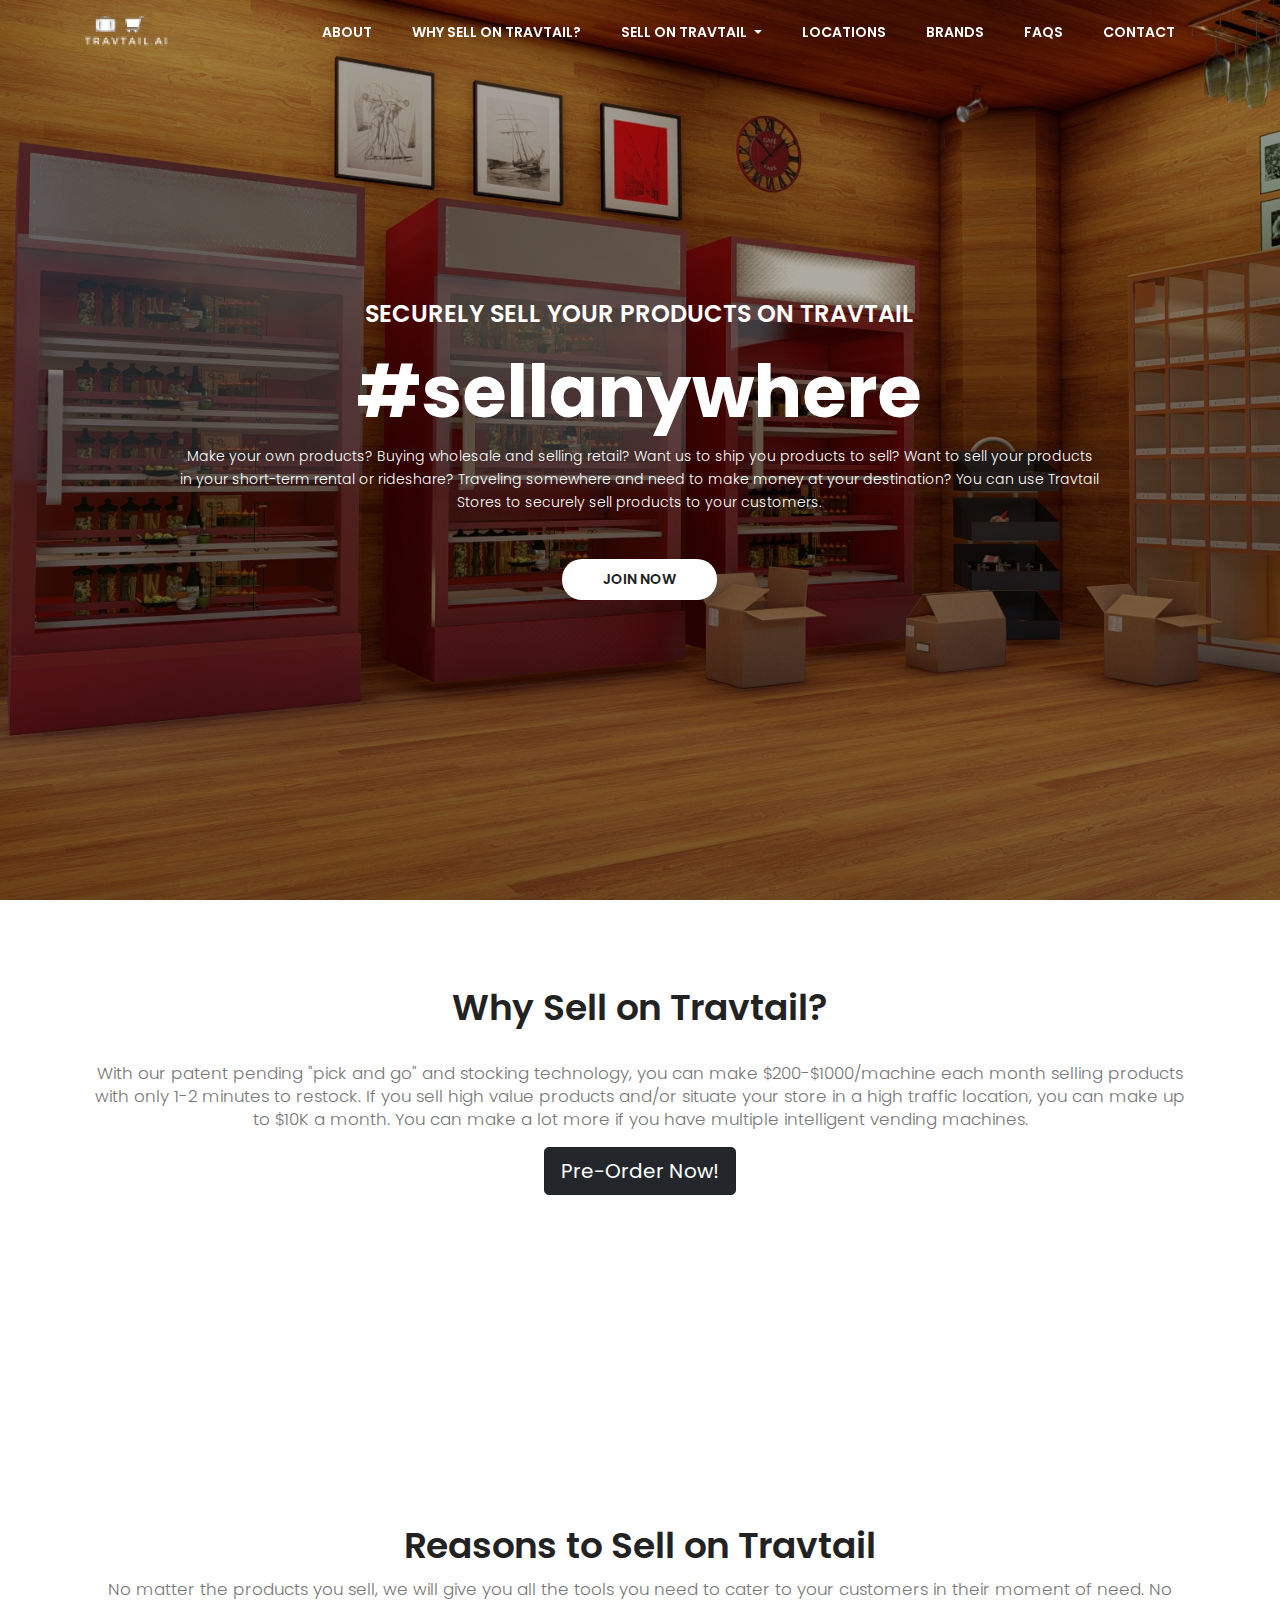
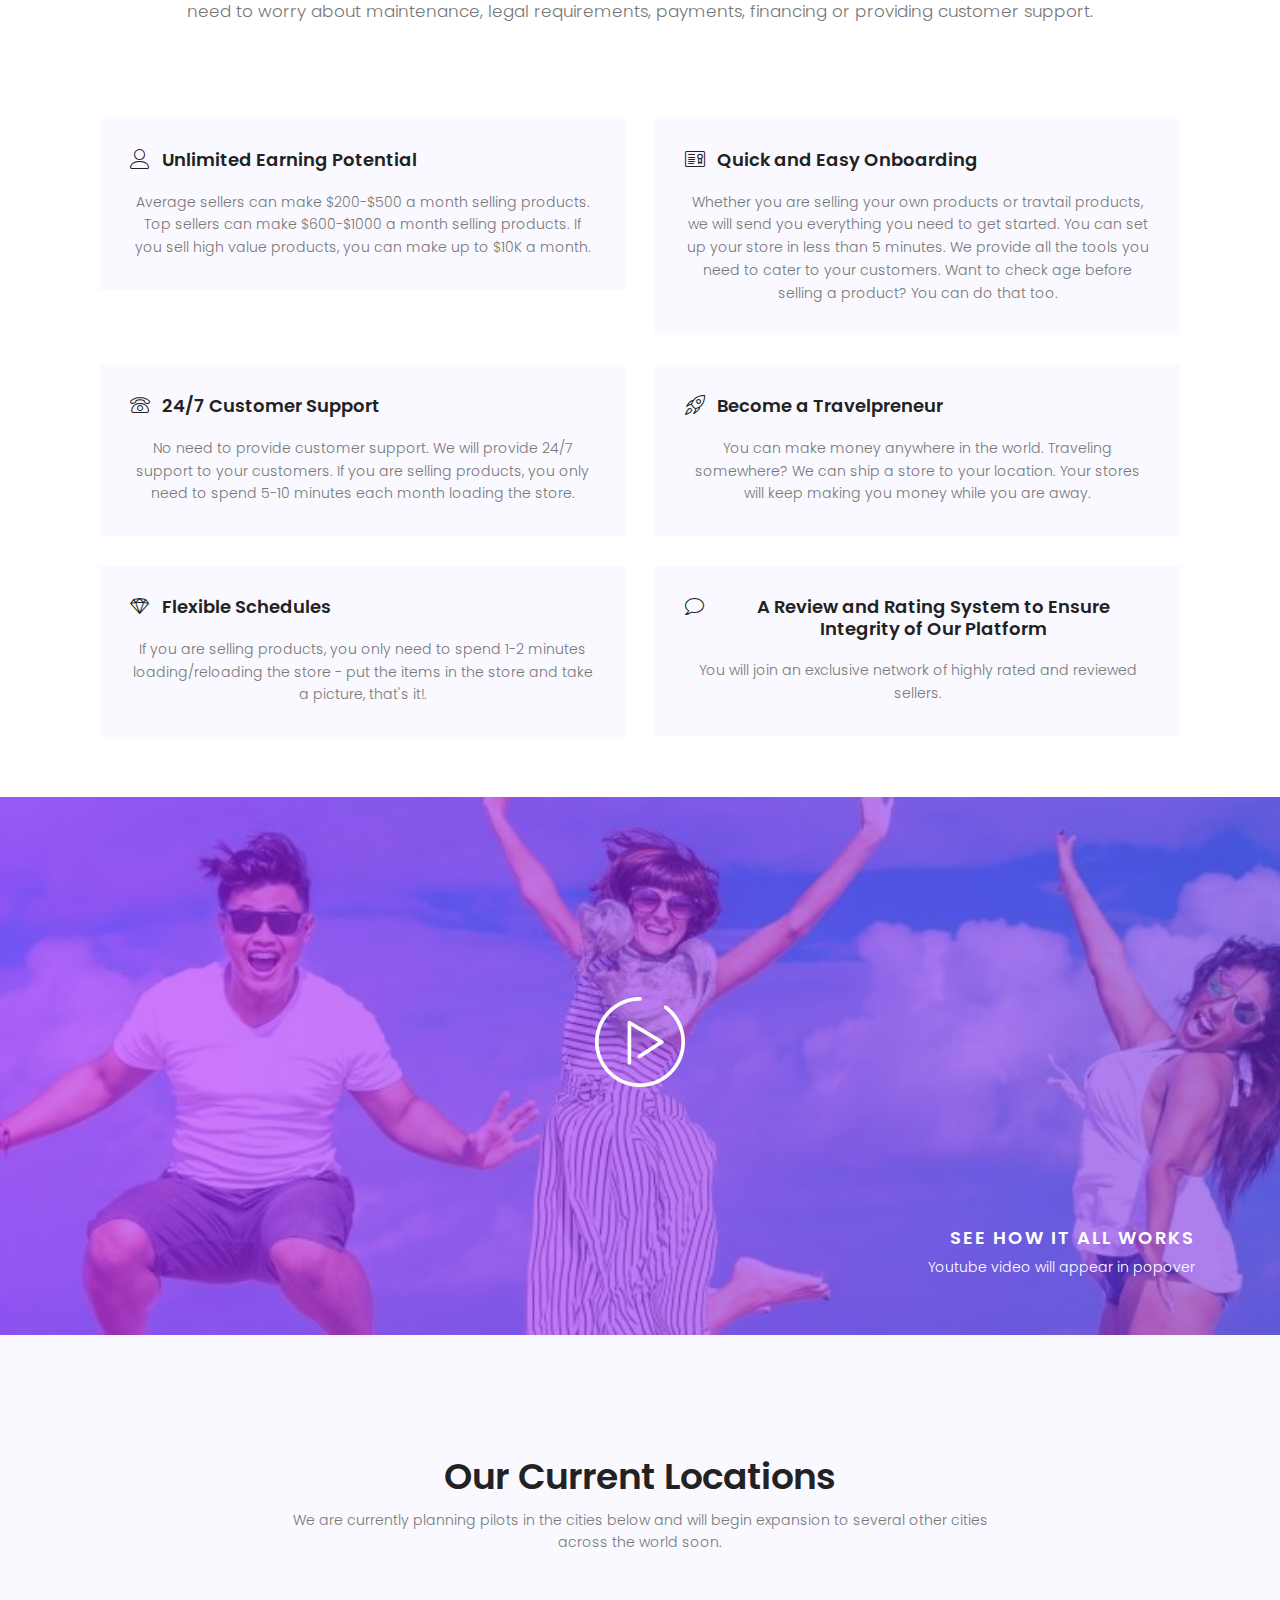
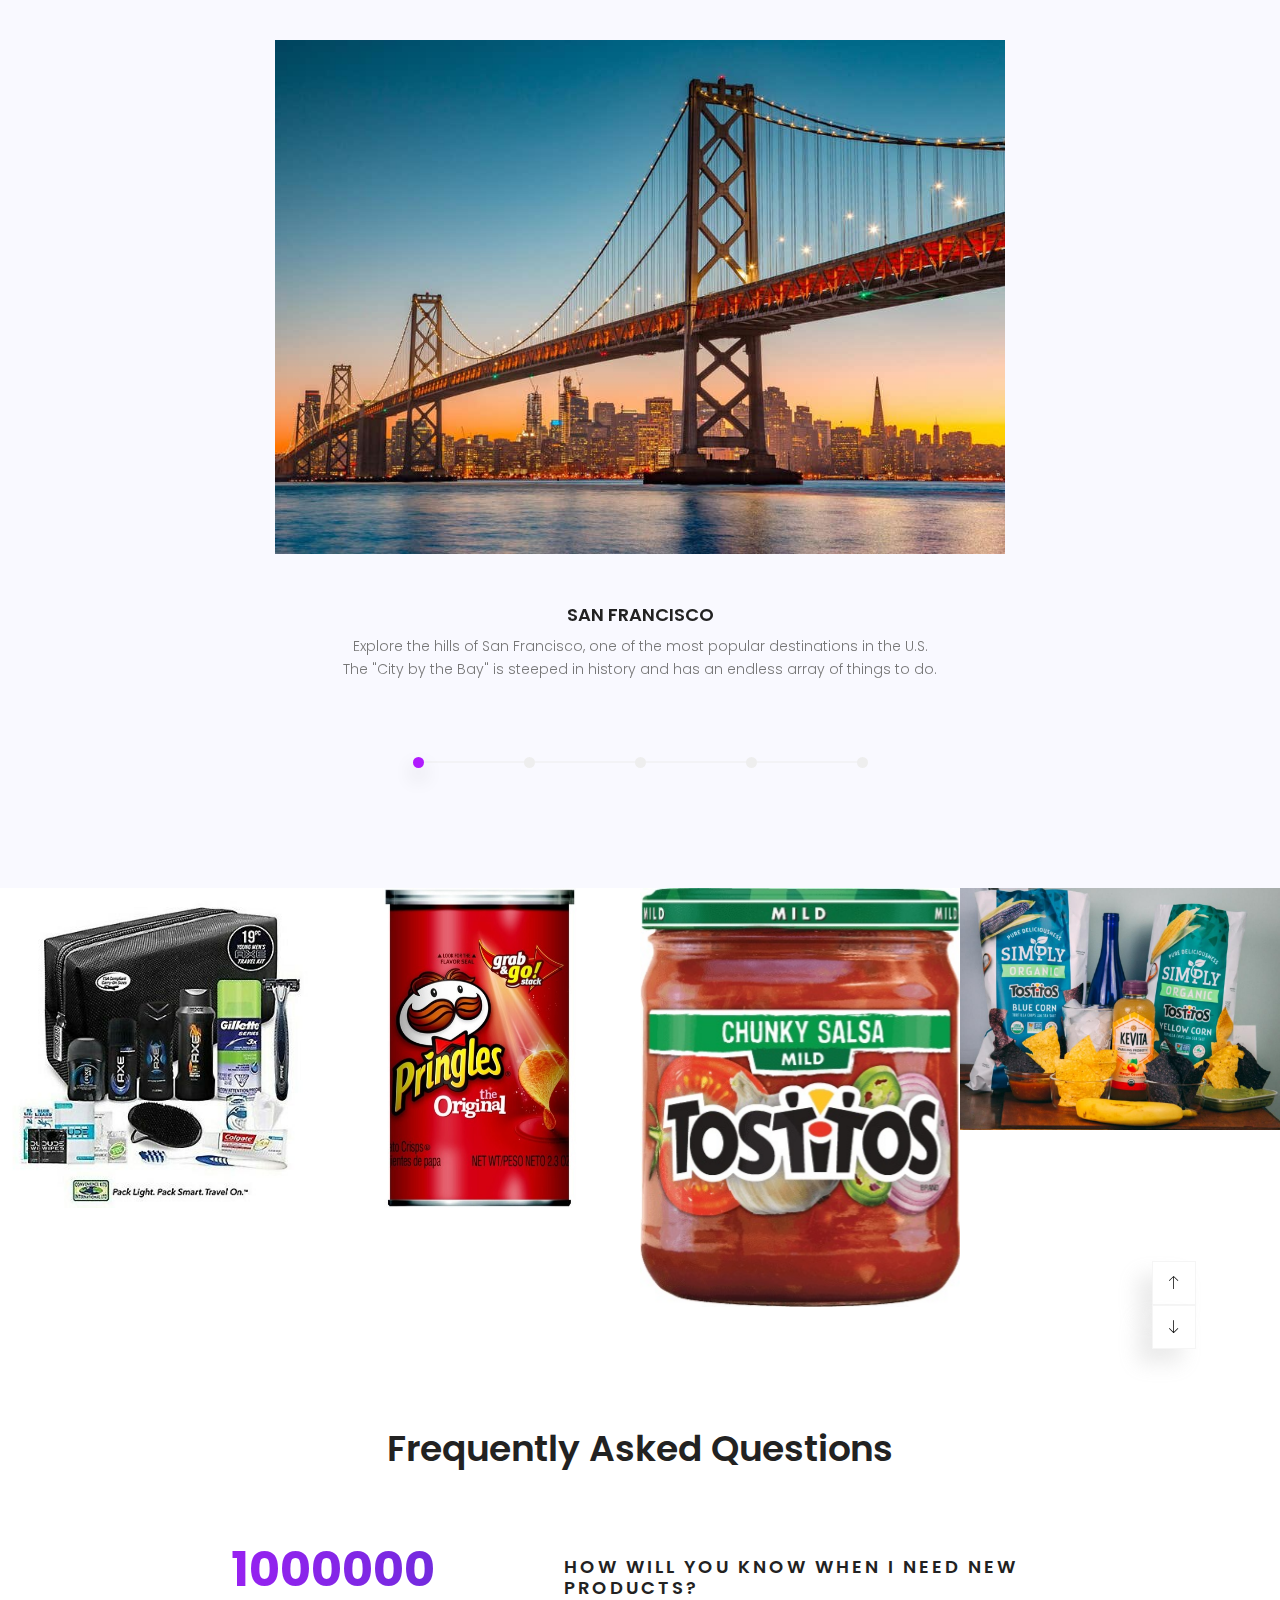
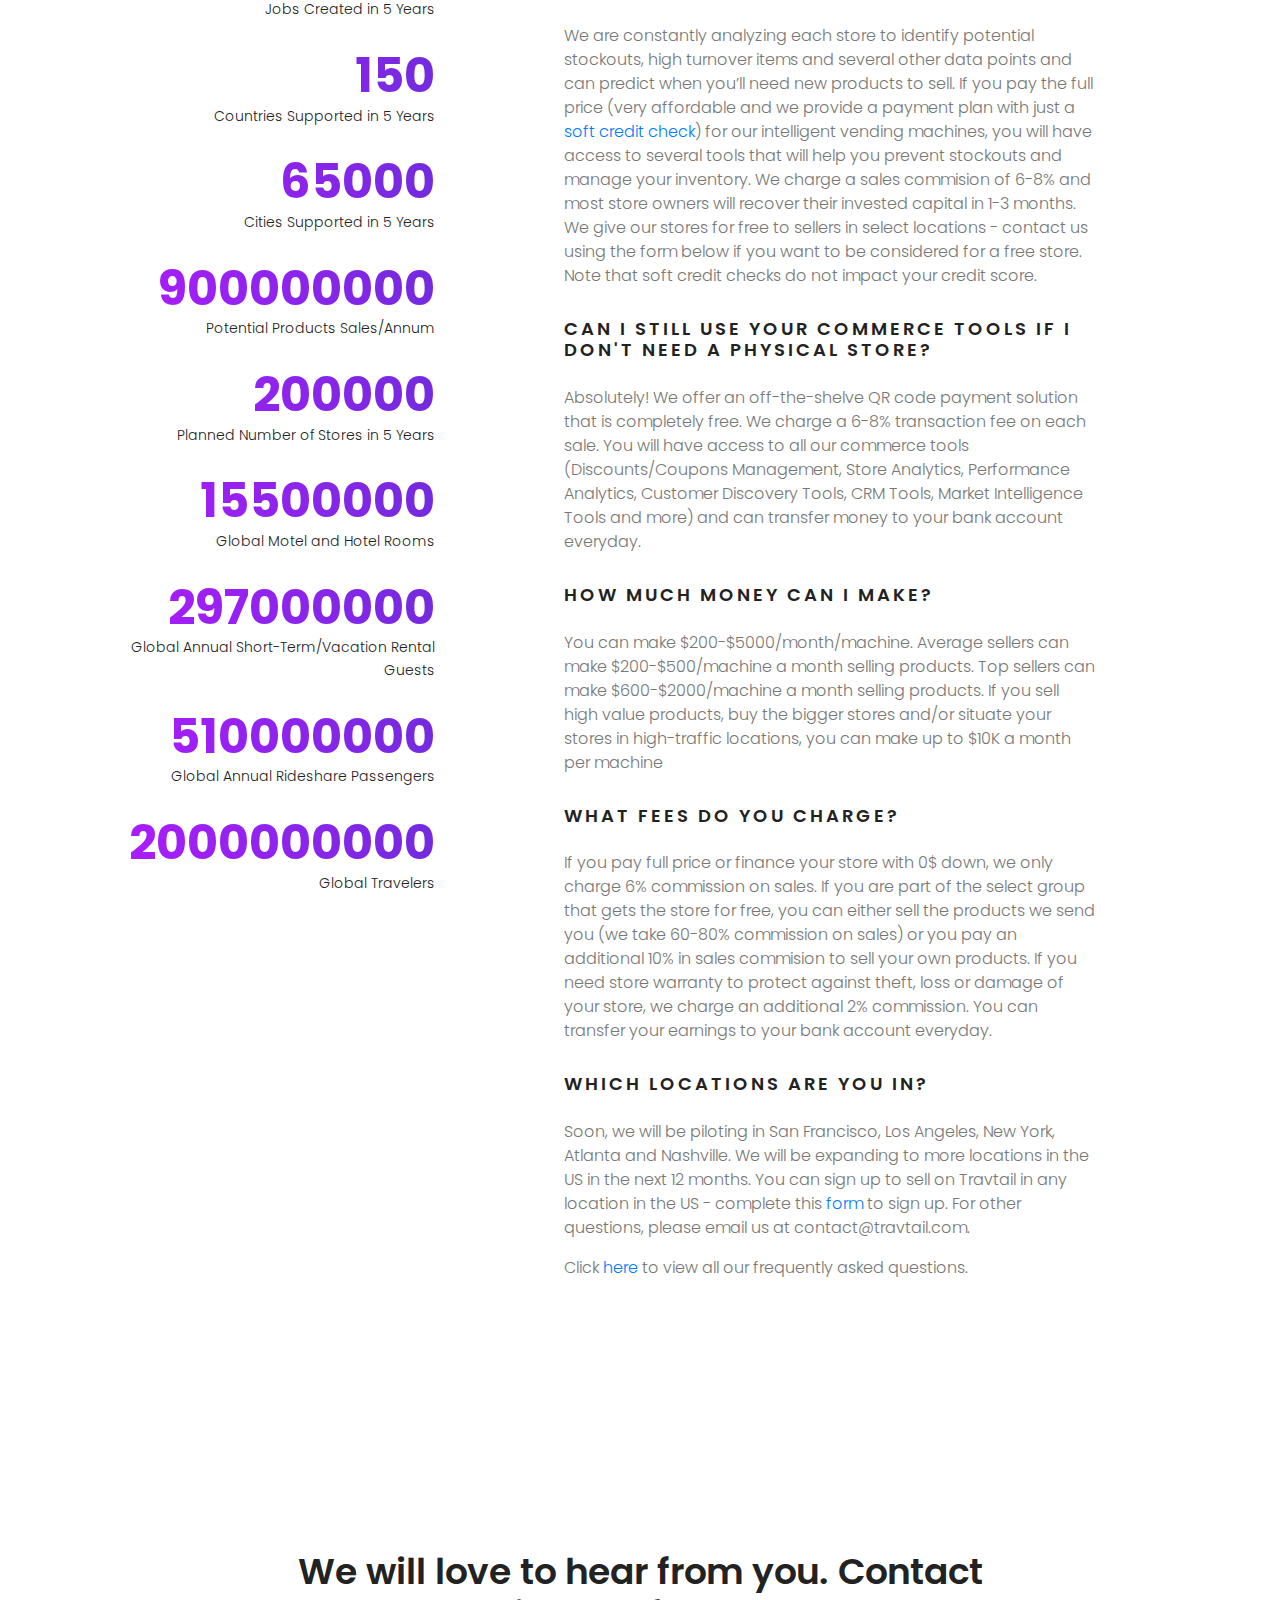
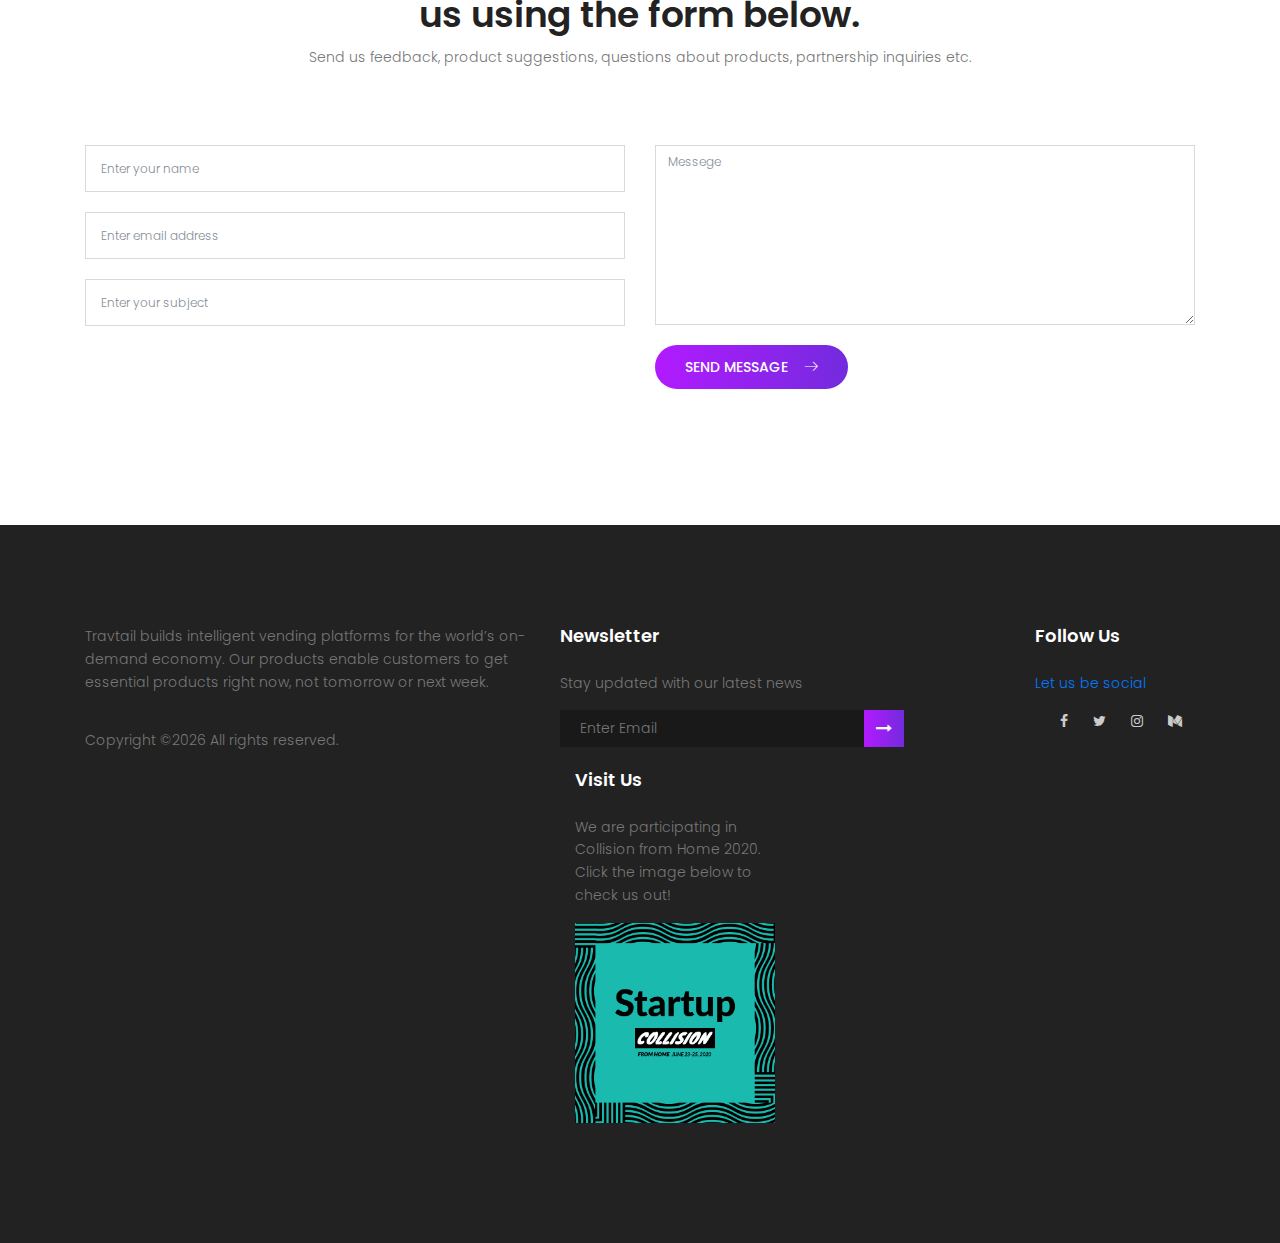
==== index.html @ 109a0df6 "Update index.html" ====
<!DOCTYPE html>
	<html lang="zxx" class="no-js">
	<head>
		<!-- Global site tag (gtag.js) - Google Analytics -->
<script async src="https://www.googletagmanager.com/gtag/js?id=UA-163795218-1"></script>
<script>
  window.dataLayer = window.dataLayer || [];
  function gtag(){dataLayer.push(arguments);}
  gtag('js', new Date());

  gtag('config', 'UA-163795218-1');
</script>
		<!-- Mobile Specific Meta -->
		<meta name="viewport" content="width=device-width, initial-scale=1, shrink-to-fit=no">
		<!-- Favicon-->
		<link rel="shortcut icon" href="img/fav.png">
		<!-- Author Meta -->
		<meta name="author" content="colorlib">
		<!-- Meta Description -->
		<meta name="description" content="">
		<!-- Meta Keyword -->
		<meta name="keywords" content="">
		<!-- meta character set -->
		<meta charset="UTF-8">
		<!-- Site Title -->
		<title>Intelligent vending platform for essential products</title>

		<link href="https://fonts.googleapis.com/css?family=Poppins:100,200,400,300,500,600,700" rel="stylesheet"> 
			<!--
			CSS
			============================================= -->
			<link rel="stylesheet" href="css/linearicons.css">
			<link rel="stylesheet" href="css/font-awesome.min.css">
			<link rel="stylesheet" href="css/bootstrap.css">
			<link rel="stylesheet" href="css/magnific-popup.css">
			<link rel="stylesheet" href="css/animate.min.css">
			<link rel="stylesheet" href="css/owl.carousel.css">
			<link rel="stylesheet" href="css/main.css">
		<script async src="https://js.convertflow.co/production/websites/12027.js"></script>
	</head>
		<body>
			<!-- start banner Area -->
			<section class="banner-area" id="home">
				<!-- Start Header Area -->
				<header class="default-header">
					<nav class="navbar navbar-expand-lg  navbar-light">
						<div class="container">
							  <a class="navbar-brand" href="index.html">
							  	<img src="img/logo.png" alt="">
							  </a>
							  <button class="navbar-toggler" type="button" data-toggle="collapse" data-target="#navbarSupportedContent" aria-controls="navbarSupportedContent" aria-expanded="false" aria-label="Toggle navigation">
							    <span class="text-white lnr lnr-menu"></span>
							  </button>

							  <div class="collapse navbar-collapse justify-content-end align-items-center" id="navbarSupportedContent">
							    <ul class="navbar-nav">
									<li><a href="#footer">ABOUT</a></li>
									<li><a style="white-space: nowrap;" href="#services">WHY SELL ON Travtail?</a></li>
								   	 <!-- Dropdown -->
								   	 <li class="dropdown">
								    	  <a class="dropdown-toggle" style="white-space: nowrap;" href="#" id="navbardrop" data-toggle="dropdown">
								        SELL ON Travtail
								     	 </a>
								      <div class="dropdown-menu">
									<a class="dropdown-item" href="stores.html">STORES</a>
									<a class="dropdown-item" href="https://mailchi.mp/3638266f0110/travtail">SIGNUP TO SELL</a>
								       </div>
										</li>
									<li><a href="#locations">LOCATIONS</a></li>
									<li><a href="#gallery">BRANDS</a></li>
									<li><a href="faq.html">FAQS</a></li>
								    	<li><a href="#contact">CONTACT</a></li>
										</ul>
										</div>
										</div>
							 			
					</nav>
				</header>
				<!-- End Header Area -->				
			</section>
			
			<section class="default-banner active-blog-slider">
				
					<div class="item-slider relative" style="background: url(img/pht32.jpg);background-size: cover;">
						<div class="overlay" style="background: rgba(0,0,0,.3)"></div>
						<div class="container">
							<div class="row fullscreen justify-content-center align-items-center">
								<div class="col-md-10 col-12">
									<div class="banner-content text-center">
										<h3 class="text-white mb-20 text-uppercase">Securely Sell Your Products on Travtail</h4>
										<h1 class="text-lowercase text-white">#SellAnywhere</h1>
										<p class="text-white"> Make your own products? Buying wholesale and selling retail? Want us to ship you products to sell? Want to sell your products in your short-term rental or rideshare? Traveling somewhere and need to make money at your destination? You can use Travtail Stores to securely sell products to your customers. </p>
										<a href="https://mailchi.mp/3638266f0110/travtail" target="_blank" class="text-uppercase header-btn">Join Now</a>
									</div>
								</div>
							</div>
						</div>
					</div>
					<div class="item-slider relative" style="background: url(img/butler.jpg);background-size: cover;">
						<div class="overlay" style="background: rgba(0,0,0,.3)"></div>
						<div class="container">
							<div class="row fullscreen justify-content-center align-items-center">
								<div class="col-md-10 col-12">
									<div class="banner-content text-center">
										<h3 class="text-white mb-20 text-uppercase">Get essential products when you need them the most</h4>
										<h1 class="text-lowercase text-white">#EssentialsOnDemand</h1>
										<p class="text-white">Your customers can get the essential products they need right now, not tomorrow or next week.</p>
										<a href="https://mailchi.mp/3638266f0110/travtail" target="_blank" class="text-uppercase header-btn">Join Us!</a>
									</div>
								</div>

							</div>
						</div>
					</div>
					<div class="item-slider relative" style="background: url(img/pht14.jpg);background-size: cover;">
						<div class="overlay" style="background: rgba(0,0,0,.3)"></div>
						<div class="container">
							<div class="row fullscreen justify-content-center align-items-center">
								<div class="col-md-10 col-12">
									<div class="banner-content text-center">
										<h3 class="text-white mb-20 text-uppercase">GET ALL THE TOOLS YOU NEED TO KEEP INCREASING INCOME</h4>
										<h1 class="text-lowercase text-white">#MoreIncome</h1>
										<p class="text-white">You understand your customers a lot more than we do and we will give you the tools to learn more about them. Using our commerce tools (Store Analytics, Performance Analytics, Customer Discovery Tools, CRM Tools, Market Intelligence Tools and more) you can securely sell products to your short-term rental guests, rideshare passengers and other customers neareby.</p>
										<a href="https://travtail.squarespace.com/stores" target="_blank" class="text-uppercase header-btn">Pre-Order Now!</a>
									</div>
								</div>
							</div>
						</div>
					</div>
				</section>
	
			<!-- Start Services Area -->
			<section id="services">
				<div class="container">
					<div class="row d-flex justify-content-center">
						<div class="menu-content pb-60 col-lg-12">
							<div class="title text-center">
								<h1 class="mb-10"><br><br>Why Sell on Travtail?</h1>
						<p style="font-size:120%;"><br>With our patent pending "pick and go" and stocking technology, you can make $200-$1000/machine each month selling products with only 1-2 minutes to restock. If you sell high value products and/or situate your store in a high traffic location, you can make up to $10K a month. You can make a lot more if you have multiple intelligent vending machines.<br></p>
						<a href="https://travtail.squarespace.com/stores" target="_blank" class="btn btn-dark btn-lg active" role="button" aria-pressed="true">Pre-Order Now!<br></a>
								<p><br></p>
	<div class="container">
<div class="row d-flex justify-content-center">
<div style="float:center;">
	<iframe frameborder="0" id="youtube" src="https://www.youtube.com/embed/0hJAiTDcBRM?rel=0" title="Start Selling on Travtail Today!" width="430" height="241" class="graphic"></iframe>
</div>
	</div>
	</div>
<script>
if (window.convertflow == undefined) {
var script = document.createElement('script'); 
script.async = true;
script.src = "https://js.convertflow.co/production/websites/12027.js"; 
document.body.appendChild(script); 
};
</script>
								
				<!-- End Services Area -->
					<!-- Start feature Area -->
					<div class="container">
					<div class="row d-flex justify-content-center">
						<div class="menu-content pb-80 col-lg-12">
							<div class="title text-center">
								<h1 class="mb-10"><br>Reasons to Sell on Travtail</h1>
								<p style="font-size:120%;">No matter the products you sell, we will give you all the tools you need to cater to your customers in their moment of need. No need to worry about maintenance, legal requirements, payments, financing or providing customer support.</p>
							</div>
						</div>
					</div>						
					<div class="row">
						<div class="col-lg-6 col-md-10 ">
							<div class="single-feature mb-30">
								<div class="title d-flex flex-row pb-20">
									<span class="lnr lnr-user"></span>
									<h4><a href="#">Unlimited Earning Potential</a></h4>
								</div>
								<p>
									Average sellers can make $200-$500 a month selling products. Top sellers can make $600-$1000 a month selling products. If you sell high value products, you can make up to $10K a month.
								</p>							
							</div>							
						</div>
						<div class="col-lg-6 col-md-10 ">
							<div class="single-feature mb-30">
								<div class="title d-flex flex-row pb-20">
									<span class="lnr lnr-license"></span>
									<h4><a href="#">Quick and Easy Onboarding</a></h4>
								</div>
								<p>
									Whether you are selling your own products or travtail products, we will send you everything you need to get started. You can set up your store in less than 5 minutes. We provide all the tools you need to cater to your customers. Want to check age before selling a product? You can do that too.<br> 
								</p>							
							</div>							
						</div>
						<div class="col-lg-6 col-md-10 ">
							<div class="single-feature mb-30">
								<div class="title d-flex flex-row pb-20">
									<span class="lnr lnr-phone"></span>
									<h4><a href="#">24/7 Customer Support</a></h4>
								</div>
								<p>
									No need to provide customer support. We will provide 24/7 support to your customers. If you are selling products, you only need to spend 5-10 minutes each month loading the store.
								</p>							
							</div>							
						</div>
						<div class="col-lg-6 col-md-10 ">
							<div class="single-feature">
								<div class="title d-flex flex-row pb-20">
									<span class="lnr lnr-rocket"></span>
									<h4><a href="#">Become a Travelpreneur</a></h4>
								</div>
								<p>
									You can make money anywhere in the world. Traveling somewhere? We can ship a store to your location. Your stores will keep making you money while you are away.
								</p>															
							</div>							
						</div>
						<div class="col-lg-6 col-md-10 ">
							<div class="single-feature">
								<div class="title d-flex flex-row pb-20">
									<span class="lnr lnr-diamond"></span>
									<h4><a href="#">Flexible Schedules</a></h4>
								</div>
								<p>
									If you are selling products, you only need to spend 1-2 minutes loading/reloading the store - put the items in the store and take a picture, that's it!. <br>
								</p>							
							</div>							
						</div>
						<div class="col-lg-6 col-md-10 ">
							<div class="single-feature">
								<div class="title d-flex flex-row pb-20">
									<span class="lnr lnr-bubble"></span>
									<h4><a href="#">A Review and Rating System to Ensure Integrity of Our Platform</a></h4>
								</div>
								<p>
									You will join an exclusive network of highly rated and reviewed sellers.
								</p>						
							</div>							
						</div>																					
					</div>
				</div>	
							</div>
							</div>
							</div>
					</div>	
					</section>
			
				<!-- Start Video Area -->
			<section class="video-area pt-40 pb-40">
				<div class="overlay overlay-bg"></div>
				<div class="container">
					<div class="video-content">
						<a href="https://youtu.be/VTiu6Ag4DiQ" class="play-btn"><img src="img/play-btn.png" alt=""></a>
						<div class="video-desc">
							<h3 class="h2 text-white text-uppercase">See how it all works</h3>
							<h4 class="text-white">Youtube video will appear in popover</h4>
						</div>
					</div>
				</div>
			</section>
			<!-- End Video Area -->
			<!-- Start Locations Area -->
			<section class="project-area section-gap" id="locations">
				<div class="container">
					<div class="row d-flex justify-content-center">
						<div class="menu-content pb-30 col-lg-8">
							<div class="title text-center">
								<h1 class="mb-10">Our Current Locations</h1>
								<p> We are currently planning pilots in the cities below and will begin expansion to several other cities across the world soon.<br></p>
							</div>
						</div>
					</div>						
					<div class="row justify-content-center d-flex">
						<div class="active-works-carousel mt-40 col-lg-8">
							<div class="item">
								<img class="img-fluid" src="img/San Francisco.jpg" alt="">
								<div class="caption text-center mt-20">
									<h6 class="text-uppercase">San Francisco</h6>
									<p>Explore the hills of San Francisco, one of the most popular destinations in the U.S. <br> The "City by the Bay" is steeped in history and has an endless array of things to do. </p>
								</div>
							</div>
							<div class="item">
								<img class="img-fluid" src="img/New York.jpg" alt="">
								<div class="caption text-center mt-20">
									<h6 class="text-uppercase">New York City</h6>
									<p>There's a certain buzz that you'll feel in the city that never sleeps.<br> Visit these iconic NYC destinations for an unforgettable adventure. </p>
								</div>
							</div>
							<div class="item">
								<img class="img-fluid" src="img/Atlanta.jpg" alt="">
								<div class="caption text-center mt-20">
									<h6 class="text-uppercase">Atlanta</h6>
									<p>There are lots of things to love about Atlanta and plenty of well-known destinations like The World of Coke, Buckhead's tony shopping malls and the new Mercedes-Benz Stadium, home to the local soccer heroes Atlanta United. <br> Visit this incredible city with amazing restaurants, a hip-hop industry (and exploding film scene) with international status, thriving theater, indie music and art scenes and all the appeal of a cosmopolitan, bustling city but still boasting the friendliness and ease-of-living of the South</p>
								</div>
							</div>
							<div class="item">
								<img class="img-fluid" src="img/Florida.jpg" alt="">
								<div class="caption text-center mt-20">
									<h6 class="text-uppercase">Miami</h6>
									<p>There are just too many wonderful locations to visit in this amazing vacationing city. Travel beyond Miami's best beaches and resorts. Go off the beaten path to find the spots that every 
										needs to visit the Sunshine State. <br> </p>
								</div>
							</div>
							<div class="item">
								<img class="img-fluid" src="img/Nashville.jpg" alt="">
								<div class="caption text-center mt-20">
									<h6 class="text-uppercase">Nashville</h6>
									<p>Nashville will surprise you. Explore a replica of the Parthenon, the largest European car collection in the US, the home of a US president and, of course, venues to hear music, music and more music!  <br> We started Travtail in this amazing city</p>
								</div>
							</div>
						</div>
					</div>
				</div>	
			</section>
			<!-- End project Area -->


		<!-- Start gallery Area -->
			<section class="gallery-area" id="gallery">
				<div class="container-fluid">
					<div class="row no-padding">
						<div class="active-gallery">
							<div class="item single-gallery">
								<img class="single-item" src="img/g1.jpg" alt="">
							</div>	
							<div class="item single-gallery">
								<img class="single-item" src="img/g2.jpg" alt="">
							</div>	
							<div class="item single-gallery">
								<img  class="single-item" src="img/g3.jpg" alt="">
							</div>	
							<div class="item single-gallery">
								<img  class="single-item" src="img/g5.jpg" alt="">
							</div>	
							<div class="item single-gallery">
								<img  class="single-item" src="img/g6.jpg" alt="">
							</div>	
							<div class="item single-gallery">
								<img  class="single-item" src="img/g7.jpg" alt="">
							</div>
							<div class="item single-gallery">
								<img  class="single-item" src="img/g9.jpg" alt="">
							</div>
							<div class="item single-gallery">
								<img  class="single-item" src="img/g11.jpg" alt="">
							</div>
							<div class="item single-gallery">
								<img  class="single-item" src="img/g12.jpg" alt="">
							</div>
										
						</div>
					</div>
				</div>	
			</section>
			<!-- End gallery Area -->
			
			
			<!-- Start faq Area -->
			<section class="faq-area section-gap" id="FAQS">
				<div class="container">
					<div class="row d-flex justify-content-center">
						<div class="menu-content pb-60 col-lg-8">
							<div class="title text-center">
								<h1 class="mb-10">Frequently Asked Questions</h1>
								</div>
						</div>
					</div>	
					<div class="row d-flex align-items-left">
							<div class="counter-left col-lg-4 col-md-4">
							<div class="single-facts">
							<h2 class="counter">1000000</h2>
								<p>Jobs Created in 5 Years</p>
							</div>
							<div class="single-facts">
							<h2 class="counter">150</h2>
								<p>Countries Supported in 5 Years</p>
							</div>
							<div class="single-facts">
							<h2 class="counter">65000</h2>
								<p>Cities Supported in 5 Years</p>
							</div>
							<div class="single-facts">
								<h2 class="counter">900000000</h2>
								<p> Potential Products Sales/Annum</p>							
							</div>												
							<div class="single-facts">
								<h2 class="counter">200000</h2>
								<p>Planned Number of Stores in 5 Years</p>							
							</div>
							<div class="single-facts">
								<h2 class="counter">15500000</h2>
								<p> Global Motel and Hotel Rooms</p>	
							</div>
							<div class="single-facts">
								<h2 class="counter">297000000</h2>
								<p> Global Annual Short-Term/Vacation Rental Guests</p>	
							</div>
							<div class="single-facts">
								<h2 class="counter">510000000</h2>
								<p> Global Annual Rideshare Passengers</p>	
							</div>
							<div class="single-facts">
								<h2 class="counter">2000000000</h2>
								<p>Global Travelers</p>	
							</div>
						</div>
						
						<div class="faq-content col-lg-8 col-md-8">
							<div class="single-faq">
								<h2 class="text-uppercase">
									How will you know when I need new products?
								</h2>
								<p>
									We are constantly analyzing each store to identify potential stockouts, high turnover items and several other data points and can predict when you’ll need new products to sell. If you pay the full price (very affordable and we provide a payment plan with just a <a href="https://www.experian.com/blogs/ask-experian/credit-education/report-basics/hard-vs-soft-inquiries-on-your-credit-report/">soft credit check</a>) for our intelligent vending machines, you will have access to several tools that will help you prevent stockouts and manage your inventory. We charge a sales commision of 6-8% and most store owners will recover their invested capital in 1-3 months. We give our stores for free to sellers in select locations - contact us using the form below if you want to be considered for a free store. Note that soft credit checks do not impact your credit score.</p>
							</div>
							<div class="single-faq">
								<h2 class="text-uppercase">
									Can I still use your commerce tools if I don't need a physical store?
								</h2>
								<p>
									Absolutely! We offer an off-the-shelve QR code payment solution that is completely free. We charge a 6-8% transaction fee on each sale. You will have access to all our commerce tools (Discounts/Coupons Management, Store Analytics, Performance Analytics, Customer Discovery Tools, CRM Tools, Market Intelligence Tools and more) and can transfer money to your bank account everyday.</p>
							</div>
							<div class="single-faq">
								<h2 class="text-uppercase">
									How much money can I make?
								</h2>
								<p>
									You can make $200-$5000/month/machine. Average sellers can make $200-$500/machine a month selling products. Top sellers can make $600-$2000/machine a month selling products. If you sell high value products, buy the bigger stores and/or situate your stores in high-traffic locations, you can make up to $10K a month per machine</p>
							</div>
							<div class="single-faq">
								<h2 class="text-uppercase">
									What fees do you charge?
								</h2>
								<p>
									If you pay full price or finance your store with 0$ down, we only charge 6% commission on sales. If you are part of the select group that gets the store for free, you can either sell the products we send you (we take 60-80% commission on sales) or you pay an additional 10% in sales commision to sell your own products. If you need store warranty to protect against theft, loss or damage of your store, we charge an additional 2% commission. You can transfer your earnings to your bank account everyday.</p>
							</div>
							<div class="single-faq">
								<h2 class="text-uppercase">
									Which locations are you in?
								</h2>
								<p>
									Soon, we will be piloting in San Francisco, Los Angeles, New York, Atlanta and Nashville. We will be expanding to more locations in the US in the next 12 months. You can sign up to sell on Travtail in any location in the US - complete this <a href="https://mailchi.mp/3638266f0110/travtail">form</a> to sign up. For other questions, please email us at contact@travtail.com.
								</p>
								<p> Click <a href="faq.html">here</a> to view all our frequently asked questions.</p>
							</div>												
						</div>									
					</div>
				</div>
			</section>
			<!-- End faq Area -->
			
			
			
			
			<!-- Start logo Area -->
			<section class="logo-area">
				<div class="container">
					<div class="row">
						
					</div>
				</div>	
			</section>
			<!-- End logo Area -->
			
							
			<!-- start contact Area -->		
			<section class="contact-area section-gap" id="contact">
				<div class="container">
					<div class="row d-flex justify-content-center">
						<div class="menu-content pb-60 col-lg-8">
							<div class="title text-center">
								<h1 class="mb-10">We will love to hear from you. Contact us using the form below.</h1>
								<p>Send us feedback, product suggestions, questions about products, partnership inquiries etc. </p>
							</div>
						</div>
					</div>										
					<form class="form-area " id="myForm" action="https://themagicbox.us4.list-manage.com/subscribe/post" method="post" class="contact-form text-right">
						<div class="row">	
						<div class="col-lg-6 form-group">
								<input name="u" type="hidden"  type="text" value="3010d7e8d7b1300b2264c9b94">

								<input name="id" type="hidden"  type="text" value="afce94612b">

							<input name="MERGE1" id="mce-FNAME" placeholder="Enter your name" onfocus="this.placeholder = ''" onblur="this.placeholder = 'Enter your name'" class="common-input mb-20 form-control" required="" type="text">
						
							<input name="MERGE0"  id="mce-EMAIL" placeholder="Enter email address" pattern="[A-Za-z0-9._%+-]+@[A-Za-z0-9.-]+\.[A-Za-z]{1,63}$" onfocus="this.placeholder = ''" onblur="this.placeholder = 'Enter email address'" class="common-input mb-20 form-control" required="" type="email">

							<input name="MERGE2" id="mce-SUBJECT" placeholder="Enter your subject" onfocus="this.placeholder = ''" onblur="this.placeholder = 'Enter your subject'" class="common-input mb-20 form-control" required="" type="text">
						</div>
						<div class="col-lg-6 form-group">
							<textarea   id="mce-MESSAGE" class="common-textarea mt-10 form-control" name="MERGE3" placeholder="Messege" onfocus="this.placeholder = ''" onblur="this.placeholder = 'Messege'" required=""></textarea>
							<button class="primary-btn mt-20">Send Message<span class="lnr lnr-arrow-right"></span></button>
							<div class="alert-msg">								
						</div>
						</div></div>
					</form>						
					
				</div>	
			</section>
			<!-- end contact Area -->		
			
			<!-- start footer Area -->		
			<footer class="footer-area section-gap" id="footer">
				<div class="container">
					<div class="row">
						<div class="col-lg-5 col-md-6 col-sm-6">
							<div class="single-footer-widget">
								<p>
								Travtail builds intelligent vending platforms for the world’s on-demand economy. Our products enable customers to get essential products right now, not tomorrow or next week. 
								</p>
								
							<!-- Link back to Colorlib can't be removed. Template is licensed under CC BY 3.0. -->
            		<p class="footer-text">Copyright &copy;<script>document.write(new Date().getFullYear());</script> All rights reserved.
							</div>
						</div>
						<div class="col-lg-5  col-md-6 col-sm-6">
							<div class="single-footer-widget">
								<h6>Newsletter</h6>
								<p>Stay updated with our latest news</p>
								<div class="" id="mc_embed_signup">

										<form target="_blank" novalidate="true" action="https://spondonit.us12.list-manage.com/subscribe/post?u=1462626880ade1ac87bd9c93a&amp;id=92a4423d01" method="get" class="form-inline">

										<div class="d-flex flex-row">

											<input class="form-control" name="EMAIL" placeholder="Enter Email" onfocus="this.placeholder = ''" onblur="this.placeholder = 'Enter Email '" required="" type="email">


				                            	<button class="click-btn btn btn-default"><i class="fa fa-long-arrow-right" aria-hidden="true"></i></button>
				                            	<div style="position: absolute; left: -5000px;">
													<input name="b_36c4fd991d266f23781ded980_aefe40901a" tabindex="-1" value="" type="text">
												</div>
				                          	
											<!-- <div class="col-lg-4 col-md-4">
												<button class="bb-btn btn"><span class="lnr lnr-arrow-right"></span></button>
											</div>  -->
										</div>		
										<div class="info"></div>
										</form>
									<div>
										<section>
						<div class="col-lg-6  col-md-6 col-sm-6">
							<div class="single-footer-widget">
							<h6><br>Visit Us</h6>
							<p>We are participating in Collision from Home 2020. Click the image below to check us out!</p>
							<a href="https://collisionconf.com/featured-startups"><img src="img/Col.png" alt="Collision From Home 2020" width="200" height="200">
							</div>
							</div>
							</div>
							</div>
							</div>
								</section>
						</div>						
						<div class="col-lg-2 col-md-6 col-sm-6 social-widget">
							<div class="single-footer-widget">
								<h6>Follow Us</h6>
								<p>Let us be social</p>
								<div class="footer-social d-flex align-items-center">
									<a href="https://fb.me/travtail/"><i class="fa fa-facebook"></i></a>
									<a href="https://twitter.com/travtail"><i class="fa fa-twitter"></i></a>
									<a href="https://www.instagram.com/travtail.ai/"><i class="fa fa-instagram"></i></a>
									<a href="https://medium.com/@travtail"><i class="fa fa-medium"></i></a>
								</div>
							</div>
						</div>							
					</div>
				</div>
			</footer>	
			<!-- End footer Area -->			

			<script src="js/vendor/jquery-2.2.4.min.js"></script>
			<script src="https://cdnjs.cloudflare.com/ajax/libs/popper.js/1.11.0/umd/popper.min.js" integrity="sha384-b/U6ypiBEHpOf/4+1nzFpr53nxSS+GLCkfwBdFNTxtclqqenISfwAzpKaMNFNmj4" crossorigin="anonymous"></script>
			<script src="js/vendor/bootstrap.min.js"></script>
			<script src="js/jquery.ajaxchimp.min.js"></script>
			<script src="js/jquery.magnific-popup.min.js"></script>	
			<script src="js/owl.carousel.min.js"></script>			
			<script src="js/jquery.sticky.js"></script>
			<script src="js/slick.js"></script>
			<script src="js/jquery.counterup.min.js"></script>
			<script src="js/waypoints.min.js"></script>		
			<script src="js/main.js"></script>	
				<!-- Start of HubSpot Embed Code -->
  <script type="text/javascript" id="hs-script-loader" async defer src="//js.hs-scripts.com/7572277.js"></script>
<!-- End of HubSpot Embed Code -->
		</body>
	</html>
---- css/linearicons.css ----
@font-face {
	font-family: 'Linearicons-Free';
	src:url('../fonts/Linearicons-Free.eot?w118d');
	src:url('../fonts/Linearicons-Free.eot?#iefixw118d') format('embedded-opentype'),
		url('../fonts/Linearicons-Free.woff2?w118d') format('woff2'),
		url('../fonts/Linearicons-Free.woff?w118d') format('woff'),
		url('../fonts/Linearicons-Free.ttf?w118d') format('truetype'),
		url('../fonts/Linearicons-Free.svg?w118d#Linearicons-Free') format('svg');
	font-weight: normal;
	font-style: normal;
}

.lnr {
	font-family: 'Linearicons-Free';
	speak: none;
	font-style: normal;
	font-weight: normal;
	font-variant: normal;
	text-transform: none;
	line-height: 1;

	/* Better Font Rendering =========== */
	-webkit-font-smoothing: antialiased;
	-moz-osx-font-smoothing: grayscale;
}

.lnr-home:before {
	content: "\e800";
}
.lnr-apartment:before {
	content: "\e801";
}
.lnr-pencil:before {
	content: "\e802";
}
.lnr-magic-wand:before {
	content: "\e803";
}
.lnr-drop:before {
	content: "\e804";
}
.lnr-lighter:before {
	content: "\e805";
}
.lnr-poop:before {
	content: "\e806";
}
.lnr-sun:before {
	content: "\e807";
}
.lnr-moon:before {
	content: "\e808";
}
.lnr-cloud:before {
	content: "\e809";
}
.lnr-cloud-upload:before {
	content: "\e80a";
}
.lnr-cloud-download:before {
	content: "\e80b";
}
.lnr-cloud-sync:before {
	content: "\e80c";
}
.lnr-cloud-check:before {
	content: "\e80d";
}
.lnr-database:before {
	content: "\e80e";
}
.lnr-lock:before {
	content: "\e80f";
}
.lnr-cog:before {
	content: "\e810";
}
.lnr-trash:before {
	content: "\e811";
}
.lnr-dice:before {
	content: "\e812";
}
.lnr-heart:before {
	content: "\e813";
}
.lnr-star:before {
	content: "\e814";
}
.lnr-star-half:before {
	content: "\e815";
}
.lnr-star-empty:before {
	content: "\e816";
}
.lnr-flag:before {
	content: "\e817";
}
.lnr-envelope:before {
	content: "\e818";
}
.lnr-paperclip:before {
	content: "\e819";
}
.lnr-inbox:before {
	content: "\e81a";
}
.lnr-eye:before {
	content: "\e81b";
}
.lnr-printer:before {
	content: "\e81c";
}
.lnr-file-empty:before {
	content: "\e81d";
}
.lnr-file-add:before {
	content: "\e81e";
}
.lnr-enter:before {
	content: "\e81f";
}
.lnr-exit:before {
	content: "\e820";
}
.lnr-graduation-hat:before {
	content: "\e821";
}
.lnr-license:before {
	content: "\e822";
}
.lnr-music-note:before {
	content: "\e823";
}
.lnr-film-play:before {
	content: "\e824";
}
.lnr-camera-video:before {
	content: "\e825";
}
.lnr-camera:before {
	content: "\e826";
}
.lnr-picture:before {
	content: "\e827";
}
.lnr-book:before {
	content: "\e828";
}
.lnr-bookmark:before {
	content: "\e829";
}
.lnr-user:before {
	content: "\e82a";
}
.lnr-users:before {
	content: "\e82b";
}
.lnr-shirt:before {
	content: "\e82c";
}
.lnr-store:before {
	content: "\e82d";
}
.lnr-cart:before {
	content: "\e82e";
}
.lnr-tag:before {
	content: "\e82f";
}
.lnr-phone-handset:before {
	content: "\e830";
}
.lnr-phone:before {
	content: "\e831";
}
.lnr-pushpin:before {
	content: "\e832";
}
.lnr-map-marker:before {
	content: "\e833";
}
.lnr-map:before {
	content: "\e834";
}
.lnr-location:before {
	content: "\e835";
}
.lnr-calendar-full:before {
	content: "\e836";
}
.lnr-keyboard:before {
	content: "\e837";
}
.lnr-spell-check:before {
	content: "\e838";
}
.lnr-screen:before {
	content: "\e839";
}
.lnr-smartphone:before {
	content: "\e83a";
}
.lnr-tablet:before {
	content: "\e83b";
}
.lnr-laptop:before {
	content: "\e83c";
}
.lnr-laptop-phone:before {
	content: "\e83d";
}
.lnr-power-switch:before {
	content: "\e83e";
}
.lnr-bubble:before {
	content: "\e83f";
}
.lnr-heart-pulse:before {
	content: "\e840";
}
.lnr-construction:before {
	content: "\e841";
}
.lnr-pie-chart:before {
	content: "\e842";
}
.lnr-chart-bars:before {
	content: "\e843";
}
.lnr-gift:before {
	content: "\e844";
}
.lnr-diamond:before {
	content: "\e845";
}
.lnr-linearicons:before {
	content: "\e846";
}
.lnr-dinner:before {
	content: "\e847";
}
.lnr-coffee-cup:before {
	content: "\e848";
}
.lnr-leaf:before {
	content: "\e849";
}
.lnr-paw:before {
	content: "\e84a";
}
.lnr-rocket:before {
	content: "\e84b";
}
.lnr-briefcase:before {
	content: "\e84c";
}
.lnr-bus:before {
	content: "\e84d";
}
.lnr-car:before {
	content: "\e84e";
}
.lnr-train:before {
	content: "\e84f";
}
.lnr-bicycle:before {
	content: "\e850";
}
.lnr-wheelchair:before {
	content: "\e851";
}
.lnr-select:before {
	content: "\e852";
}
.lnr-earth:before {
	content: "\e853";
}
.lnr-smile:before {
	content: "\e854";
}
.lnr-sad:before {
	content: "\e855";
}
.lnr-neutral:before {
	content: "\e856";
}
.lnr-mustache:before {
	content: "\e857";
}
.lnr-alarm:before {
	content: "\e858";
}
.lnr-bullhorn:before {
	content: "\e859";
}
.lnr-volume-high:before {
	content: "\e85a";
}
.lnr-volume-medium:before {
	content: "\e85b";
}
.lnr-volume-low:before {
	content: "\e85c";
}
.lnr-volume:before {
	content: "\e85d";
}
.lnr-mic:before {
	content: "\e85e";
}
.lnr-hourglass:before {
	content: "\e85f";
}
.lnr-undo:before {
	content: "\e860";
}
.lnr-redo:before {
	content: "\e861";
}
.lnr-sync:before {
	content: "\e862";
}
.lnr-history:before {
	content: "\e863";
}
.lnr-clock:before {
	content: "\e864";
}
.lnr-download:before {
	content: "\e865";
}
.lnr-upload:before {
	content: "\e866";
}
.lnr-enter-down:before {
	content: "\e867";
}
.lnr-exit-up:before {
	content: "\e868";
}
.lnr-bug:before {
	content: "\e869";
}
.lnr-code:before {
	content: "\e86a";
}
.lnr-link:before {
	content: "\e86b";
}
.lnr-unlink:before {
	content: "\e86c";
}
.lnr-thumbs-up:before {
	content: "\e86d";
}
.lnr-thumbs-down:before {
	content: "\e86e";
}
.lnr-magnifier:before {
	content: "\e86f";
}
.lnr-cross:before {
	content: "\e870";
}
.lnr-menu:before {
	content: "\e871";
}
.lnr-list:before {
	content: "\e872";
}
.lnr-chevron-up:before {
	content: "\e873";
}
.lnr-chevron-down:before {
	content: "\e874";
}
.lnr-chevron-left:before {
	content: "\e875";
}
.lnr-chevron-right:before {
	content: "\e876";
}
.lnr-arrow-up:before {
	content: "\e877";
}
.lnr-arrow-down:before {
	content: "\e878";
}
.lnr-arrow-left:before {
	content: "\e879";
}
.lnr-arrow-right:before {
	content: "\e87a";
}
.lnr-move:before {
	content: "\e87b";
}
.lnr-warning:before {
	content: "\e87c";
}
.lnr-question-circle:before {
	content: "\e87d";
}
.lnr-menu-circle:before {
	content: "\e87e";
}
.lnr-checkmark-circle:before {
	content: "\e87f";
}
.lnr-cross-circle:before {
	content: "\e880";
}
.lnr-plus-circle:before {
	content: "\e881";
}
.lnr-circle-minus:before {
	content: "\e882";
}
.lnr-arrow-up-circle:before {
	content: "\e883";
}
.lnr-arrow-down-circle:before {
	content: "\e884";
}
.lnr-arrow-left-circle:before {
	content: "\e885";
}
.lnr-arrow-right-circle:before {
	content: "\e886";
}
.lnr-chevron-up-circle:before {
	content: "\e887";
}
.lnr-chevron-down-circle:before {
	content: "\e888";
}
.lnr-chevron-left-circle:before {
	content: "\e889";
}
.lnr-chevron-right-circle:before {
	content: "\e88a";
}
.lnr-crop:before {
	content: "\e88b";
}
.lnr-frame-expand:before {
	content: "\e88c";
}
.lnr-frame-contract:before {
	content: "\e88d";
}
.lnr-layers:before {
	content: "\e88e";
}
.lnr-funnel:before {
	content: "\e88f";
}
.lnr-text-format:before {
	content: "\e890";
}
.lnr-text-format-remove:before {
	content: "\e891";
}
.lnr-text-size:before {
	content: "\e892";
}
.lnr-bold:before {
	content: "\e893";
}
.lnr-italic:before {
	content: "\e894";
}
.lnr-underline:before {
	content: "\e895";
}
.lnr-strikethrough:before {
	content: "\e896";
}
.lnr-highlight:before {
	content: "\e897";
}
.lnr-text-align-left:before {
	content: "\e898";
}
.lnr-text-align-center:before {
	content: "\e899";
}
.lnr-text-align-right:before {
	content: "\e89a";
}
.lnr-text-align-justify:before {
	content: "\e89b";
}
.lnr-line-spacing:before {
	content: "\e89c";
}
.lnr-indent-increase:before {
	content: "\e89d";
}
.lnr-indent-decrease:before {
	content: "\e89e";
}
.lnr-pilcrow:before {
	content: "\e89f";
}
.lnr-direction-ltr:before {
	content: "\e8a0";
}
.lnr-direction-rtl:before {
	content: "\e8a1";
}
.lnr-page-break:before {
	content: "\e8a2";
}
.lnr-sort-alpha-asc:before {
	content: "\e8a3";
}
.lnr-sort-amount-asc:before {
	content: "\e8a4";
}
.lnr-hand:before {
	content: "\e8a5";
}
.lnr-pointer-up:before {
	content: "\e8a6";
}
.lnr-pointer-right:before {
	content: "\e8a7";
}
.lnr-pointer-down:before {
	content: "\e8a8";
}
.lnr-pointer-left:before {
	content: "\e8a9";
}
---- css/main.css ----
/*--------------------------- Color variations ----------------------*/
/* Medium Layout: 1280px */
/* Tablet Layout: 768px */
/* Mobile Layout: 320px */
/* Wide Mobile Layout: 480px */
/* =================================== */
/*  Basic Style 
/* =================================== */
::-moz-selection {
  /* Code for Firefox */
  background-color: #b01afe;
  color: #fff;
}

::selection {
  background-color: #b01afe;
  color: #fff;
}

::-webkit-input-placeholder {
  /* WebKit, Blink, Edge */
  color: #777777;
  font-weight: 300;
}

:-moz-placeholder {
  /* Mozilla Firefox 4 to 18 */
  color: #777777;
  opacity: 1;
  font-weight: 300;
}

::-moz-placeholder {
  /* Mozilla Firefox 19+ */
  color: #777777;
  opacity: 1;
  font-weight: 300;
}

:-ms-input-placeholder {
  /* Internet Explorer 10-11 */
  color: #777777;
  font-weight: 300;
}

::-ms-input-placeholder {
  /* Microsoft Edge */
  color: #777777;
  font-weight: 300;
}

body {
  color: #777777;
  font-family: "Poppins", sans-serif;
  font-size: 14px;
  font-weight: 300;
  line-height: 1.625em;
  position: relative;
}

ol, ul {
  margin: 0;
  padding: 0;
  list-style: none;
}

select {
  display: block;
}

figure {
  margin: 0;
}

a {
  -webkit-transition: all 0.3s ease 0s;
  -moz-transition: all 0.3s ease 0s;
  -o-transition: all 0.3s ease 0s;
  transition: all 0.3s ease 0s;
}

iframe {
  border: 0;
}

a, a:focus, a:hover {
  text-decoration: none;
  outline: 0;
}

.btn.active.focus,
.btn.active:focus,
.btn.focus,
.btn.focus:active,
.btn:active:focus,
.btn:focus {
  text-decoration: none;
  outline: 0;
}

.card-panel {
  margin: 0;
  padding: 60px;
}

/**
 *  Typography
 *
 **/
.btn i, .btn-large i, .btn-floating i, .btn-large i, .btn-flat i {
  font-size: 1em;
  line-height: inherit;
}

.gray-bg {
  background: #f9f9ff;
}

h1, h2, h3,
h4, h5, h6 {
  font-family: "Poppins", sans-serif;
  color: #222222;
  line-height: 1.2em !important;
  margin-bottom: 0;
  margin-top: 0;
  font-weight: 600;
}

.h1, .h2, .h3,
.h4, .h5, .h6 {
  margin-bottom: 0;
  margin-top: 0;
  font-family: "Poppins", sans-serif;
  font-weight: 600;
  color: #222222;
}

h1, .h1 {
  font-size: 36px;
}

h2, .h2 {
  font-size: 30px;
}

h3, .h3 {
  font-size: 24px;
}

h4, .h4 {
  font-size: 18px;
}

h5, .h5 {
  font-size: 16px;
}

h6, .h6 {
  font-size: 14px;
  color: #222222;
}

td, th {
  border-radius: 0px;
}

/**
 * For modern browsers
 * 1. The space content is one way to avoid an Opera bug when the
 *    contenteditable attribute is included anywhere else in the document.
 *    Otherwise it causes space to appear at the top and bottom of elements
 *    that are clearfixed.
 * 2. The use of `table` rather than `block` is only necessary if using
 *    `:before` to contain the top-margins of child elements.
 */
.clear::before, .clear::after {
  content: " ";
  display: table;
}

.clear::after {
  clear: both;
}

.fz-11 {
  font-size: 11px;
}

.fz-12 {
  font-size: 12px;
}

.fz-13 {
  font-size: 13px;
}

.fz-14 {
  font-size: 14px;
}

.fz-15 {
  font-size: 15px;
}

.fz-16 {
  font-size: 16px;
}

.fz-18 {
  font-size: 18px;
}

.fz-30 {
  font-size: 30px;
}

.fz-48 {
  font-size: 48px !important;
}

.fw100 {
  font-weight: 100;
}

.fw300 {
  font-weight: 300;
}

.fw400 {
  font-weight: 400 !important;
}

.fw500 {
  font-weight: 500;
}

.f700 {
  font-weight: 700;
}

.fsi {
  font-style: italic;
}

.mt-10 {
  margin-top: 10px;
}

.mt-15 {
  margin-top: 15px;
}

.mt-20 {
  margin-top: 20px;
}

.mt-25 {
  margin-top: 25px;
}

.mt-30 {
  margin-top: 30px;
}

.mt-35 {
  margin-top: 35px;
}

.mt-40 {
  margin-top: 40px;
}

.mt-50 {
  margin-top: 50px;
}

.mt-60 {
  margin-top: 60px;
}

.mt-70 {
  margin-top: 70px;
}

.mt-80 {
  margin-top: 80px;
}

.mt-100 {
  margin-top: 100px;
}

.mt-120 {
  margin-top: 120px;
}

.mt-150 {
  margin-top: 150px;
}

.ml-0 {
  margin-left: 0 !important;
}

.ml-5 {
  margin-left: 5px !important;
}

.ml-10 {
  margin-left: 10px;
}

.ml-15 {
  margin-left: 15px;
}

.ml-20 {
  margin-left: 20px;
}

.ml-30 {
  margin-left: 30px;
}

.ml-50 {
  margin-left: 50px;
}

.mr-0 {
  margin-right: 0 !important;
}

.mr-5 {
  margin-right: 5px !important;
}

.mr-15 {
  margin-right: 15px;
}

.mr-10 {
  margin-right: 10px;
}

.mr-20 {
  margin-right: 20px;
}

.mr-30 {
  margin-right: 30px;
}

.mr-50 {
  margin-right: 50px;
}

.mb-0 {
  margin-bottom: 0px;
}

.mb-0-i {
  margin-bottom: 0px !important;
}

.mb-5 {
  margin-bottom: 5px;
}

.mb-10 {
  margin-bottom: 10px;
}

.mb-15 {
  margin-bottom: 15px;
}

.mb-20 {
  margin-bottom: 20px;
}

.mb-25 {
  margin-bottom: 25px;
}

.mb-30 {
  margin-bottom: 30px;
}

.mb-40 {
  margin-bottom: 40px;
}

.mb-50 {
  margin-bottom: 50px;
}

.mb-60 {
  margin-bottom: 60px;
}

.mb-70 {
  margin-bottom: 70px;
}

.mb-80 {
  margin-bottom: 80px;
}

.mb-90 {
  margin-bottom: 90px;
}

.mb-100 {
  margin-bottom: 100px;
}

.pt-0 {
  padding-top: 0px;
}

.pt-10 {
  padding-top: 10px;
}

.pt-15 {
  padding-top: 15px;
}

.pt-20 {
  padding-top: 20px;
}

.pt-25 {
  padding-top: 25px;
}

.pt-30 {
  padding-top: 30px;
}

.pt-40 {
  padding-top: 40px;
}

.pt-50 {
  padding-top: 50px;
}

.pt-60 {
  padding-top: 60px;
}

.pt-70 {
  padding-top: 70px;
}

.pt-80 {
  padding-top: 80px;
}

.pt-90 {
  padding-top: 90px;
}

.pt-100 {
  padding-top: 100px;
}

.pt-120 {
  padding-top: 120px;
}

.pt-150 {
  padding-top: 150px;
}

.pt-170 {
  padding-top: 170px;
}

.pb-0 {
  padding-bottom: 0px;
}

.pb-10 {
  padding-bottom: 10px;
}

.pb-15 {
  padding-bottom: 15px;
}

.pb-20 {
  padding-bottom: 20px;
}

.pb-25 {
  padding-bottom: 25px;
}

.pb-30 {
  padding-bottom: 30px;
}

.pb-40 {
  padding-bottom: 40px;
}

.pb-50 {
  padding-bottom: 50px;
}

.pb-60 {
  padding-bottom: 60px;
}

.pb-70 {
  padding-bottom: 70px;
}

.pb-80 {
  padding-bottom: 80px;
}

.pb-90 {
  padding-bottom: 90px;
}

.pb-100 {
  padding-bottom: 100px;
}

.pb-120 {
  padding-bottom: 120px;
}

.pb-150 {
  padding-bottom: 150px;
}

.pr-30 {
  padding-right: 30px;
}

.pl-30 {
  padding-left: 30px;
}

.pl-90 {
  padding-left: 90px;
}

.p-40 {
  padding: 40px;
}

.float-left {
  float: left;
}

.float-right {
  float: right;
}

.text-italic {
  font-style: italic;
}

.text-white {
  color: #fff;
}

.text-black {
  color: #000;
}

.transition {
  -webkit-transition: all 0.3s ease 0s;
  -moz-transition: all 0.3s ease 0s;
  -o-transition: all 0.3s ease 0s;
  transition: all 0.3s ease 0s;
}

.section-full {
  padding: 100px 0;
}

.section-half {
  padding: 75px 0;
}

.text-center {
  text-align: center;
}

.text-left {
  text-align: left;
}

.text-rigth {
  text-align: right;
}

.flex {
  display: -webkit-box;
  display: -webkit-flex;
  display: -moz-flex;
  display: -ms-flexbox;
  display: flex;
}

.inline-flex {
  display: -webkit-inline-box;
  display: -webkit-inline-flex;
  display: -moz-inline-flex;
  display: -ms-inline-flexbox;
  display: inline-flex;
}

.flex-grow {
  -webkit-box-flex: 1;
  -webkit-flex-grow: 1;
  -moz-flex-grow: 1;
  -ms-flex-positive: 1;
  flex-grow: 1;
}

.flex-wrap {
  -webkit-flex-wrap: wrap;
  -moz-flex-wrap: wrap;
  -ms-flex-wrap: wrap;
  flex-wrap: wrap;
}

.flex-left {
  -webkit-box-pack: start;
  -ms-flex-pack: start;
  -webkit-justify-content: flex-start;
  -moz-justify-content: flex-start;
  justify-content: flex-start;
}

.flex-middle {
  -webkit-box-align: center;
  -ms-flex-align: center;
  -webkit-align-items: center;
  -moz-align-items: center;
  align-items: center;
}

.flex-right {
  -webkit-box-pack: end;
  -ms-flex-pack: end;
  -webkit-justify-content: flex-end;
  -moz-justify-content: flex-end;
  justify-content: flex-end;
}

.flex-top {
  -webkit-align-self: flex-start;
  -moz-align-self: flex-start;
  -ms-flex-item-align: start;
  align-self: flex-start;
}

.flex-center {
  -webkit-box-pack: center;
  -ms-flex-pack: center;
  -webkit-justify-content: center;
  -moz-justify-content: center;
  justify-content: center;
}

.flex-bottom {
  -webkit-align-self: flex-end;
  -moz-align-self: flex-end;
  -ms-flex-item-align: end;
  align-self: flex-end;
}

.space-between {
  -webkit-box-pack: justify;
  -ms-flex-pack: justify;
  -webkit-justify-content: space-between;
  -moz-justify-content: space-between;
  justify-content: space-between;
}

.space-around {
  -ms-flex-pack: distribute;
  -webkit-justify-content: space-around;
  -moz-justify-content: space-around;
  justify-content: space-around;
}

.flex-column {
  -webkit-box-direction: normal;
  -webkit-box-orient: vertical;
  -webkit-flex-direction: column;
  -moz-flex-direction: column;
  -ms-flex-direction: column;
  flex-direction: column;
}

.flex-cell {
  display: -webkit-box;
  display: -webkit-flex;
  display: -moz-flex;
  display: -ms-flexbox;
  display: flex;
  -webkit-box-flex: 1;
  -webkit-flex-grow: 1;
  -moz-flex-grow: 1;
  -ms-flex-positive: 1;
  flex-grow: 1;
}

.display-table {
  display: table;
}

.light {
  color: #fff;
}

.dark {
  color: #222;
}

.relative {
  position: relative;
}

.overflow-hidden {
  overflow: hidden;
}

.overlay {
  position: absolute;
  left: 0;
  right: 0;
  top: 0;
  bottom: 0;
}

.container.fullwidth {
  width: 100%;
}

.container.no-padding {
  padding-left: 0;
  padding-right: 0;
}

.no-padding {
  padding: 0;
}

.section-bg {
  background: #f9fafc;
}

@media (max-width: 767px) {
  .no-flex-xs {
    display: block !important;
  }
}

.row.no-margin {
  margin-left: 0;
  margin-right: 0;
}

.sample-text-area {
  background: #fff;
  padding: 100px 0 70px 0;
}

.text-heading {
  margin-bottom: 30px;
  font-size: 24px;
}

h1 {
  font-size: 36px;
}

h2 {
  font-size: 30px;
}

h3 {
  font-size: 24px;
}

h4 {
  font-size: 18px;
}

h5 {
  font-size: 16px;
}

h6 {
  font-size: 14px;
}

h1, h2, h3, h4, h5, h6 {
  line-height: 1.5em;
}

.typography h1, .typography h2, .typography h3, .typography h4, .typography h5, .typography h6 {
  color: #777777;
}

.button-area {
  background: #fff;
}

.button-area .border-top-generic {
  padding: 70px 15px;
  border-top: 1px dotted #eee;
}

.button-group-area .genric-btn {
  margin-right: 10px;
  margin-top: 10px;
}

.button-group-area .genric-btn:last-child {
  margin-right: 0;
}

.genric-btn {
  display: inline-block;
  outline: none;
  line-height: 40px;
  padding: 0 30px;
  font-size: .8em;
  text-align: center;
  text-decoration: none;
  font-weight: 500;
  cursor: pointer;
  -webkit-transition: all 0.3s ease 0s;
  -moz-transition: all 0.3s ease 0s;
  -o-transition: all 0.3s ease 0s;
  transition: all 0.3s ease 0s;
}

.genric-btn:focus {
  outline: none;
}

.genric-btn.e-large {
  padding: 0 40px;
  line-height: 50px;
}

.genric-btn.large {
  line-height: 45px;
}

.genric-btn.medium {
  line-height: 30px;
}

.genric-btn.small {
  line-height: 25px;
}

.genric-btn.radius {
  border-radius: 3px;
}

.genric-btn.circle {
  border-radius: 20px;
}

.genric-btn.arrow {
  display: -webkit-inline-box;
  display: -ms-inline-flexbox;
  display: inline-flex;
  -webkit-box-align: center;
  -ms-flex-align: center;
  align-items: center;
}

.genric-btn.arrow span {
  margin-left: 10px;
}

.genric-btn.default {
  color: #222222;
  background: #f9f9ff;
  border: 1px solid transparent;
}

.genric-btn.default:hover {
  border: 1px solid #f9f9ff;
  background: #fff;
}

.genric-btn.default-border {
  border: 1px solid #f9f9ff;
  background: #fff;
}

.genric-btn.default-border:hover {
  color: #222222;
  background: #f9f9ff;
  border: 1px solid transparent;
}

.genric-btn.primary {
  color: #fff;
  background: #b01afe;
  border: 1px solid transparent;
}

.genric-btn.primary:hover {
  color: #b01afe;
  border: 1px solid #b01afe;
  background: #fff;
}

.genric-btn.primary-border {
  color: #b01afe;
  border: 1px solid #b01afe;
  background: #fff;
}

.genric-btn.primary-border:hover {
  color: #fff;
  background: #b01afe;
  border: 1px solid transparent;
}

.genric-btn.success {
  color: #fff;
  background: #4cd3e3;
  border: 1px solid transparent;
}

.genric-btn.success:hover {
  color: #4cd3e3;
  border: 1px solid #4cd3e3;
  background: #fff;
}

.genric-btn.success-border {
  color: #4cd3e3;
  border: 1px solid #4cd3e3;
  background: #fff;
}

.genric-btn.success-border:hover {
  color: #fff;
  background: #4cd3e3;
  border: 1px solid transparent;
}

.genric-btn.info {
  color: #fff;
  background: #38a4ff;
  border: 1px solid transparent;
}

.genric-btn.info:hover {
  color: #38a4ff;
  border: 1px solid #38a4ff;
  background: #fff;
}

.genric-btn.info-border {
  color: #38a4ff;
  border: 1px solid #38a4ff;
  background: #fff;
}

.genric-btn.info-border:hover {
  color: #fff;
  background: #38a4ff;
  border: 1px solid transparent;
}

.genric-btn.warning {
  color: #fff;
  background: #f4e700;
  border: 1px solid transparent;
}

.genric-btn.warning:hover {
  color: #f4e700;
  border: 1px solid #f4e700;
  background: #fff;
}

.genric-btn.warning-border {
  color: #f4e700;
  border: 1px solid #f4e700;
  background: #fff;
}

.genric-btn.warning-border:hover {
  color: #fff;
  background: #f4e700;
  border: 1px solid transparent;
}

.genric-btn.danger {
  color: #fff;
  background: #f44a40;
  border: 1px solid transparent;
}

.genric-btn.danger:hover {
  color: #f44a40;
  border: 1px solid #f44a40;
  background: #fff;
}

.genric-btn.danger-border {
  color: #f44a40;
  border: 1px solid #f44a40;
  background: #fff;
}

.genric-btn.danger-border:hover {
  color: #fff;
  background: #f44a40;
  border: 1px solid transparent;
}

.genric-btn.link {
  color: #222222;
  background: #f9f9ff;
  text-decoration: underline;
  border: 1px solid transparent;
}

.genric-btn.link:hover {
  color: #222222;
  border: 1px solid #f9f9ff;
  background: #fff;
}

.genric-btn.link-border {
  color: #222222;
  border: 1px solid #f9f9ff;
  background: #fff;
  text-decoration: underline;
}

.genric-btn.link-border:hover {
  color: #222222;
  background: #f9f9ff;
  border: 1px solid transparent;
}

.genric-btn.disable {
  color: #222222, 0.3;
  background: #f9f9ff;
  border: 1px solid transparent;
  cursor: not-allowed;
}

.generic-blockquote {
  padding: 30px 50px 30px 30px;
  background: #f9f9ff;
  border-left: 2px solid #b01afe;
}

.progress-table-wrap {
  overflow-x: scroll;
}

.progress-table {
  background: #f9f9ff;
  padding: 15px 0px 30px 0px;
  min-width: 800px;
}

.progress-table .serial {
  width: 11.83%;
  padding-left: 30px;
}

.progress-table .country {
  width: 28.07%;
}

.progress-table .visit {
  width: 19.74%;
}

.progress-table .percentage {
  width: 40.36%;
  padding-right: 50px;
}

.progress-table .table-head {
  display: flex;
}

.progress-table .table-head .serial, .progress-table .table-head .country, .progress-table .table-head .visit, .progress-table .table-head .percentage {
  color: #222222;
  line-height: 40px;
  text-transform: uppercase;
  font-weight: 500;
}

.progress-table .table-row {
  padding: 15px 0;
  border-top: 1px solid #edf3fd;
  display: flex;
}

.progress-table .table-row .serial, .progress-table .table-row .country, .progress-table .table-row .visit, .progress-table .table-row .percentage {
  display: flex;
  align-items: center;
}

.progress-table .table-row .country img {
  margin-right: 15px;
}

.progress-table .table-row .percentage .progress {
  width: 80%;
  border-radius: 0px;
  background: transparent;
}

.progress-table .table-row .percentage .progress .progress-bar {
  height: 5px;
  line-height: 5px;
}

.progress-table .table-row .percentage .progress .progress-bar.color-1 {
  background-color: #6382e6;
}

.progress-table .table-row .percentage .progress .progress-bar.color-2 {
  background-color: #e66686;
}

.progress-table .table-row .percentage .progress .progress-bar.color-3 {
  background-color: #f09359;
}

.progress-table .table-row .percentage .progress .progress-bar.color-4 {
  background-color: #73fbaf;
}

.progress-table .table-row .percentage .progress .progress-bar.color-5 {
  background-color: #73fbaf;
}

.progress-table .table-row .percentage .progress .progress-bar.color-6 {
  background-color: #6382e6;
}

.progress-table .table-row .percentage .progress .progress-bar.color-7 {
  background-color: #a367e7;
}

.progress-table .table-row .percentage .progress .progress-bar.color-8 {
  background-color: #e66686;
}

.single-gallery-image {
  margin-top: 30px;
  background-repeat: no-repeat !important;
  background-position: center center !important;
  background-size: cover !important;
  height: 200px;
}

.list-style {
  width: 14px;
  height: 14px;
}

.unordered-list li {
  position: relative;
  padding-left: 30px;
  line-height: 1.82em !important;
}

.unordered-list li:before {
  content: "";
  position: absolute;
  width: 14px;
  height: 14px;
  border: 3px solid #b01afe;
  background: #fff;
  top: 4px;
  left: 0;
  border-radius: 50%;
}

.ordered-list {
  margin-left: 30px;
}

.ordered-list li {
  list-style-type: decimal-leading-zero;
  color: #b01afe;
  font-weight: 500;
  line-height: 1.82em !important;
}

.ordered-list li span {
  font-weight: 300;
  color: #777777;
}

.ordered-list-alpha li {
  margin-left: 30px;
  list-style-type: lower-alpha;
  color: #b01afe;
  font-weight: 500;
  line-height: 1.82em !important;
}

.ordered-list-alpha li span {
  font-weight: 300;
  color: #777777;
}

.ordered-list-roman li {
  margin-left: 30px;
  list-style-type: lower-roman;
  color: #b01afe;
  font-weight: 500;
  line-height: 1.82em !important;
}

.ordered-list-roman li span {
  font-weight: 300;
  color: #777777;
}

.single-input {
  display: block;
  width: 100%;
  line-height: 40px;
  border: none;
  outline: none;
  background: #f9f9ff;
  padding: 0 20px;
}

.single-input:focus {
  outline: none;
}

.input-group-icon {
  position: relative;
}

.input-group-icon .icon {
  position: absolute;
  left: 20px;
  top: 0;
  line-height: 40px;
  z-index: 3;
}

.input-group-icon .icon i {
  color: #797979;
}

.input-group-icon .single-input {
  padding-left: 45px;
}

.single-textarea {
  display: block;
  width: 100%;
  line-height: 40px;
  border: none;
  outline: none;
  background: #f9f9ff;
  padding: 0 20px;
  height: 100px;
  resize: none;
}

.single-textarea:focus {
  outline: none;
}

.single-input-primary {
  display: block;
  width: 100%;
  line-height: 40px;
  border: 1px solid transparent;
  outline: none;
  background: #f9f9ff;
  padding: 0 20px;
}

.single-input-primary:focus {
  outline: none;
  border: 1px solid #b01afe;
}

.single-input-accent {
  display: block;
  width: 100%;
  line-height: 40px;
  border: 1px solid transparent;
  outline: none;
  background: #f9f9ff;
  padding: 0 20px;
}

.single-input-accent:focus {
  outline: none;
  border: 1px solid #eb6b55;
}

.single-input-secondary {
  display: block;
  width: 100%;
  line-height: 40px;
  border: 1px solid transparent;
  outline: none;
  background: #f9f9ff;
  padding: 0 20px;
}

.single-input-secondary:focus {
  outline: none;
  border: 1px solid #f09359;
}

.default-switch {
  width: 35px;
  height: 17px;
  border-radius: 8.5px;
  background: #f9f9ff;
  position: relative;
  cursor: pointer;
}

.default-switch input {
  position: absolute;
  left: 0;
  top: 0;
  right: 0;
  bottom: 0;
  width: 100%;
  height: 100%;
  opacity: 0;
  cursor: pointer;
}

.default-switch input + label {
  position: absolute;
  top: 1px;
  left: 1px;
  width: 15px;
  height: 15px;
  border-radius: 50%;
  background: #b01afe;
  -webkit-transition: all 0.2s;
  -moz-transition: all 0.2s;
  -o-transition: all 0.2s;
  transition: all 0.2s;
  box-shadow: 0px 4px 5px 0px rgba(0, 0, 0, 0.2);
  cursor: pointer;
}

.default-switch input:checked + label {
  left: 19px;
}

.primary-switch {
  width: 35px;
  height: 17px;
  border-radius: 8.5px;
  background: #f9f9ff;
  position: relative;
  cursor: pointer;
}

.primary-switch input {
  position: absolute;
  left: 0;
  top: 0;
  right: 0;
  bottom: 0;
  width: 100%;
  height: 100%;
  opacity: 0;
}

.primary-switch input + label {
  position: absolute;
  left: 0;
  top: 0;
  right: 0;
  bottom: 0;
  width: 100%;
  height: 100%;
}

.primary-switch input + label:before {
  content: "";
  position: absolute;
  left: 0;
  top: 0;
  right: 0;
  bottom: 0;
  width: 100%;
  height: 100%;
  background: transparent;
  border-radius: 8.5px;
  cursor: pointer;
  -webkit-transition: all 0.2s;
  -moz-transition: all 0.2s;
  -o-transition: all 0.2s;
  transition: all 0.2s;
}

.primary-switch input + label:after {
  content: "";
  position: absolute;
  top: 1px;
  left: 1px;
  width: 15px;
  height: 15px;
  border-radius: 50%;
  background: #fff;
  -webkit-transition: all 0.2s;
  -moz-transition: all 0.2s;
  -o-transition: all 0.2s;
  transition: all 0.2s;
  box-shadow: 0px 4px 5px 0px rgba(0, 0, 0, 0.2);
  cursor: pointer;
}

.primary-switch input:checked + label:after {
  left: 19px;
}

.primary-switch input:checked + label:before {
  background: #b01afe;
}

.confirm-switch {
  width: 35px;
  height: 17px;
  border-radius: 8.5px;
  background: #f9f9ff;
  position: relative;
  cursor: pointer;
}

.confirm-switch input {
  position: absolute;
  left: 0;
  top: 0;
  right: 0;
  bottom: 0;
  width: 100%;
  height: 100%;
  opacity: 0;
}

.confirm-switch input + label {
  position: absolute;
  left: 0;
  top: 0;
  right: 0;
  bottom: 0;
  width: 100%;
  height: 100%;
}

.confirm-switch input + label:before {
  content: "";
  position: absolute;
  left: 0;
  top: 0;
  right: 0;
  bottom: 0;
  width: 100%;
  height: 100%;
  background: transparent;
  border-radius: 8.5px;
  -webkit-transition: all 0.2s;
  -moz-transition: all 0.2s;
  -o-transition: all 0.2s;
  transition: all 0.2s;
  cursor: pointer;
}

.confirm-switch input + label:after {
  content: "";
  position: absolute;
  top: 1px;
  left: 1px;
  width: 15px;
  height: 15px;
  border-radius: 50%;
  background: #fff;
  -webkit-transition: all 0.2s;
  -moz-transition: all 0.2s;
  -o-transition: all 0.2s;
  transition: all 0.2s;
  box-shadow: 0px 4px 5px 0px rgba(0, 0, 0, 0.2);
  cursor: pointer;
}

.confirm-switch input:checked + label:after {
  left: 19px;
}

.confirm-switch input:checked + label:before {
  background: #4cd3e3;
}

.primary-checkbox {
  width: 16px;
  height: 16px;
  border-radius: 3px;
  background: #f9f9ff;
  position: relative;
  cursor: pointer;
}

.primary-checkbox input {
  position: absolute;
  left: 0;
  top: 0;
  right: 0;
  bottom: 0;
  width: 100%;
  height: 100%;
  opacity: 0;
}

.primary-checkbox input + label {
  position: absolute;
  left: 0;
  top: 0;
  right: 0;
  bottom: 0;
  width: 100%;
  height: 100%;
  border-radius: 3px;
  cursor: pointer;
  border: 1px solid #f1f1f1;
}

.primary-checkbox input:checked + label {
  background: url(../img/elements/primary-check.png) no-repeat center center/cover;
  border: none;
}

.confirm-checkbox {
  width: 16px;
  height: 16px;
  border-radius: 3px;
  background: #f9f9ff;
  position: relative;
  cursor: pointer;
}

.confirm-checkbox input {
  position: absolute;
  left: 0;
  top: 0;
  right: 0;
  bottom: 0;
  width: 100%;
  height: 100%;
  opacity: 0;
}

.confirm-checkbox input + label {
  position: absolute;
  left: 0;
  top: 0;
  right: 0;
  bottom: 0;
  width: 100%;
  height: 100%;
  border-radius: 3px;
  cursor: pointer;
  border: 1px solid #f1f1f1;
}

.confirm-checkbox input:checked + label {
  background: url(../img/elements/success-check.png) no-repeat center center/cover;
  border: none;
}

.disabled-checkbox {
  width: 16px;
  height: 16px;
  border-radius: 3px;
  background: #f9f9ff;
  position: relative;
  cursor: pointer;
}

.disabled-checkbox input {
  position: absolute;
  left: 0;
  top: 0;
  right: 0;
  bottom: 0;
  width: 100%;
  height: 100%;
  opacity: 0;
}

.disabled-checkbox input + label {
  position: absolute;
  left: 0;
  top: 0;
  right: 0;
  bottom: 0;
  width: 100%;
  height: 100%;
  border-radius: 3px;
  cursor: pointer;
  border: 1px solid #f1f1f1;
}

.disabled-checkbox input:disabled {
  cursor: not-allowed;
  z-index: 3;
}

.disabled-checkbox input:checked + label {
  background: url(../img/elements/disabled-check.png) no-repeat center center/cover;
  border: none;
}

.primary-radio {
  width: 16px;
  height: 16px;
  border-radius: 8px;
  background: #f9f9ff;
  position: relative;
  cursor: pointer;
}

.primary-radio input {
  position: absolute;
  left: 0;
  top: 0;
  right: 0;
  bottom: 0;
  width: 100%;
  height: 100%;
  opacity: 0;
}

.primary-radio input + label {
  position: absolute;
  left: 0;
  top: 0;
  right: 0;
  bottom: 0;
  width: 100%;
  height: 100%;
  border-radius: 8px;
  cursor: pointer;
  border: 1px solid #f1f1f1;
}

.primary-radio input:checked + label {
  background: url(../img/elements/primary-radio.png) no-repeat center center/cover;
  border: none;
}

.confirm-radio {
  width: 16px;
  height: 16px;
  border-radius: 8px;
  background: #f9f9ff;
  position: relative;
  cursor: pointer;
}

.confirm-radio input {
  position: absolute;
  left: 0;
  top: 0;
  right: 0;
  bottom: 0;
  width: 100%;
  height: 100%;
  opacity: 0;
}

.confirm-radio input + label {
  position: absolute;
  left: 0;
  top: 0;
  right: 0;
  bottom: 0;
  width: 100%;
  height: 100%;
  border-radius: 8px;
  cursor: pointer;
  border: 1px solid #f1f1f1;
}

.confirm-radio input:checked + label {
  background: url(../img/elements/success-radio.png) no-repeat center center/cover;
  border: none;
}

.disabled-radio {
  width: 16px;
  height: 16px;
  border-radius: 8px;
  background: #f9f9ff;
  position: relative;
  cursor: pointer;
}

.disabled-radio input {
  position: absolute;
  left: 0;
  top: 0;
  right: 0;
  bottom: 0;
  width: 100%;
  height: 100%;
  opacity: 0;
}

.disabled-radio input + label {
  position: absolute;
  left: 0;
  top: 0;
  right: 0;
  bottom: 0;
  width: 100%;
  height: 100%;
  border-radius: 8px;
  cursor: pointer;
  border: 1px solid #f1f1f1;
}

.disabled-radio input:disabled {
  cursor: not-allowed;
  z-index: 3;
}

.disabled-radio input:checked + label {
  background: url(../img/elements/disabled-radio.png) no-repeat center center/cover;
  border: none;
}

.default-select {
  height: 40px;
}

.default-select .nice-select {
  border: none;
  border-radius: 0px;
  height: 40px;
  background: #f9f9ff;
  padding-left: 20px;
  padding-right: 40px;
}

.default-select .nice-select .list {
  margin-top: 0;
  border: none;
  border-radius: 0px;
  box-shadow: none;
  width: 100%;
  padding: 10px 0 10px 0px;
}

.default-select .nice-select .list .option {
  font-weight: 300;
  -webkit-transition: all 0.3s ease 0s;
  -moz-transition: all 0.3s ease 0s;
  -o-transition: all 0.3s ease 0s;
  transition: all 0.3s ease 0s;
  line-height: 28px;
  min-height: 28px;
  font-size: 12px;
  padding-left: 20px;
}

.default-select .nice-select .list .option.selected {
  color: #b01afe;
  background: transparent;
}

.default-select .nice-select .list .option:hover {
  color: #b01afe;
  background: transparent;
}

.default-select .current {
  margin-right: 50px;
  font-weight: 300;
}

.default-select .nice-select::after {
  right: 20px;
}

.form-select {
  height: 40px;
  width: 100%;
}

.form-select .nice-select {
  border: none;
  border-radius: 0px;
  height: 40px;
  background: #f9f9ff;
  padding-left: 45px;
  padding-right: 40px;
  width: 100%;
}

.form-select .nice-select .list {
  margin-top: 0;
  border: none;
  border-radius: 0px;
  box-shadow: none;
  width: 100%;
  padding: 10px 0 10px 0px;
}

.form-select .nice-select .list .option {
  font-weight: 300;
  -webkit-transition: all 0.3s ease 0s;
  -moz-transition: all 0.3s ease 0s;
  -o-transition: all 0.3s ease 0s;
  transition: all 0.3s ease 0s;
  line-height: 28px;
  min-height: 28px;
  font-size: 12px;
  padding-left: 45px;
}

.form-select .nice-select .list .option.selected {
  color: #b01afe;
  background: transparent;
}

.form-select .nice-select .list .option:hover {
  color: #b01afe;
  background: transparent;
}

.form-select .current {
  margin-right: 50px;
  font-weight: 300;
}

.form-select .nice-select::after {
  right: 20px;
}

@media (max-width: 992px) {
  .navbar-nav {
    height: auto;
    max-height: 400px;
    overflow-x: hidden;
  }
}

.default-header {
  position: absolute;
  top: 0;
  left: 0;
  width: 100%;
  z-index: 9;
}

.menu-bar {
  cursor: pointer;
}

.menu-bar span {
  color: #222;
  font-size: 24px;
}

.main-menubar {
  display: none !important;
}

@media (max-width: 991px) {
  .main-menubar {
    display: block !important;
  }
}

.navbar-light .navbar-toggler {
  color: rgba(255, 255, 255, 0.5);
  border-color: rgba(255, 255, 255, 0.1);
}

.navbar-nav a {
  text-transform: uppercase;
  font-weight: 600;
  color: #fff;
  padding: 20px;
}

@media (max-width: 992px) {
  .navbar-nav {
    margin-top: 10px;
  }
  .navbar-nav a {
    padding: 0;
  }
  .navbar-nav li {
    padding: 15px 0;
  }
}

.section-gap {
  padding: 120px 0;
}

.section-title {
  padding-bottom: 30px;
}

.section-title h2 {
  margin-bottom: 20px;
}

.section-title p {
  font-size: 16px;
  margin-bottom: 0;
}

@media (max-width: 991px) {
  .section-title p br {
    display: none;
  }
}

.p1-gradient-bg, .primary-btn, .primary-btn2:hover, .single-feature:hover, .video-area .overlay-bg, .single-footer-widget .click-btn, .generic-banner {
  background-image: -moz-linear-gradient(0deg, #b21aff 0%, #732bde 100%);
  background-image: -webkit-linear-gradient(0deg, #b21aff 0%, #732bde 100%);
  background-image: -ms-linear-gradient(0deg, #b21aff 0%, #732bde 100%);
}

.p1-gradient-color, .counter-left h2, .footer-social a:hover i, .single-footer-widget .bb-btn {
  background: -moz-linear-gradient(0deg, #b21aff 0%, #732bde 100%);
  background: -webkit-linear-gradient(0deg, #b21aff 0%, #732bde 100%);
  background: -ms-linear-gradient(0deg, #b21aff 0%, #732bde 100%);
  -webkit-background-clip: text;
  -webkit-text-fill-color: transparent;
}

.primary-btn {
  line-height: 42px;
  padding-left: 30px;
  padding-right: 60px;
  border-radius: 25px;
  border: none;
  color: #fff;
  display: inline-block;
  font-weight: 500;
  position: relative;
  -webkit-transition: all 0.3s ease 0s;
  -moz-transition: all 0.3s ease 0s;
  -o-transition: all 0.3s ease 0s;
  transition: all 0.3s ease 0s;
  cursor: pointer;
  text-transform: uppercase;
  position: relative;
}

.primary-btn:focus {
  outline: none;
}

.primary-btn span {
  color: #fff;
  position: absolute;
  top: 50%;
  transform: translateY(-60%);
  right: 30px;
  -webkit-transition: all 0.3s ease 0s;
  -moz-transition: all 0.3s ease 0s;
  -o-transition: all 0.3s ease 0s;
  transition: all 0.3s ease 0s;
}

.primary-btn:hover {
  color: #fff;
}

.primary-btn:hover span {
  color: #fff;
  right: 20px;
}

.primary-btn.white {
  border: 1px solid #fff;
  color: #fff;
}

.primary-btn.white span {
  color: #fff;
}

.primary-btn.white:hover {
  background: #fff;
  color: #b01afe;
}

.primary-btn.white:hover span {
  color: #b01afe;
}

.primary-btn2 {
  color: #222;
  font-weight: 600;
  border: 1px solid #f4f4f4;
  padding: 5px 30px;
  border-radius: 20px;
}

.primary-btn2:hover {
  color: #fff;
}

.pbtn-2 {
  padding-left: 30px;
  padding-right: 30px;
}

.overlay {
  position: absolute;
  left: 0;
  right: 0;
  top: 0;
  bottom: 0;
}

.default-header {
  background-color: transparent;
  width: 100% !important;
}

@media (max-width: 992px) {
  .default-header {
    background-color: #222;
  }
}

.sticky-wrapper {
  height: 48px !important;
}

.is-sticky .default-header {
  -webkit-transition: all 0.3s ease 0s;
  -moz-transition: all 0.3s ease 0s;
  -o-transition: all 0.3s ease 0s;
  transition: all 0.3s ease 0s;
  background-color: #222;
}

.dropdown-item {
  font-size: 14px;
  width: auto !important;
  text-align: left;
}

@media (max-width: 767px) {
  .dropdown-item {
    text-align: left;
    padding: 0.25rem;
  }
}

@media (min-width: 768px) {
  .dropdown .dropdown-menu {
    display: block;
    opacity: 0;
    -webkit-transition: all 200ms ease-in;
    -moz-transition: all 200ms ease-in;
    -ms-transition: all 200ms ease-in;
    -o-transition: all 200ms ease-in;
    transition: all 200ms ease-in;
  }
  .dropdown:hover .dropdown-menu {
    display: block;
    opacity: 1;
  }
}

.dropdown-menu {
  background: #222;
  border-radius: 0;
  margin-top: 15px;
  border: none;
}

.dropdown-menu a {
  padding: 5px 15px;
}

@media (max-width: 767px) {
  .dropdown-menu {
    margin-top: 0px;
  }
}

.dropdown-item:focus, .dropdown-item:hover {
  color: #fff;
  text-decoration: none;
  background-color: transparent;
}

.default-banner {
  margin-top: -48px;
}

@media (max-width: 991px) {
  .default-banner {
    text-align: center;
  }
}

.default-banner h1 {
  color: #222;
  font-size: 72px;
  font-weight: 700;
  line-height: 1em;
  margin-bottom: 10px;
}

.default-banner h1 span {
  text-transform: uppercase;
  font-weight: 700;
}

@media (max-width: 991px) {
  .default-banner h1 {
    font-size: 36px;
  }
}

@media (max-width: 991px) {
  .default-banner h1 br {
    display: none;
  }
}

@media (max-width: 1199px) {
  .default-banner h1 {
    font-size: 45px;
  }
}

@media (max-width: 414px) {
  .default-banner h1 {
    font-size: 40px;
  }
}

@media (max-width: 800px) {
  .default-banner {
    padding-bottom: 40px;
  }
}

.header-btn {
  background-color: #fff;
  padding: 8px 40px;
  font-weight: 600;
  color: #222;
  box-shadow: 0px 20px 20px 0px rgba(0, 0, 0, 0.1);
  border: 1px solid transparent;
  border-radius: 20px;
  margin-top: 30px;
  display: inline-block;
}

.header-btn:hover {
  border: 1px solid #fff;
  background: transparent;
  color: #fff;
}

.info-area .info-thumb {
  overflow: hidden;
  display: inline-block;
}

@media (max-width: 800px) {
  .info-area .info-content {
    text-align: center;
    padding: 80px 30px 80px 0;
  }
}

.info-area .info-content {
  box-shadow: 0px 0px 50px 0px rgba(157, 157, 157, 0.3);
  position: relative;
  background: #fff;
  padding: 80px 100px 80px 40px;
}

@media (max-width: 575px) {
  .info-area .info-content {
    margin-top: 30px;
  }
}

.info-area .info-content:after {
  content: "";
  box-shadow: -35.355px 35.355px 50px 0px rgba(157, 157, 157, 0.3);
  position: absolute;
  right: 100%;
  top: 0;
  background: #fff;
  width: 70px;
  height: 100%;
}

@media (max-width: 991px) {
  .info-area .info-content:after {
    width: 50px;
  }
}

@media (max-width: 575px) {
  .info-area .info-content:after {
    display: none;
  }
}

@media (max-width: 991px) {
  .info-area .info-content {
    padding: 30px 30px 30px 0;
  }
}

@media (max-width: 575px) {
  .info-area .info-content {
    padding: 30px;
  }
}

.info-area .info-content h1 {
  line-height: 1.15em;
  margin-bottom: 30px;
}

.info-area .info-content .meta {
  color: #222;
  font-weight: 400;
  font-size: 14px;
  margin-top: 20px;
}

.info-area .info-left {
  z-index: 2;
}

@media (max-width: 800px) {
  .info-area .info-left {
    margin-top: 0px;
    margin-bottom: 40px;
  }
}

.project-area {
  background-color: #f9f9ff;
}

.active-works-carousel .item .thumb {
  background-position: center center !important;
  background-size: cover !important;
  background-repeat: no-repeat !important;
  height: 460px;
}

.active-works-carousel .item .caption {
  padding: 30px 40px;
}

.active-works-carousel .item .caption h6 {
  margin-bottom: 10px;
  color: #222;
}

.active-works-carousel .item .caption p {
  margin-bottom: 0;
}

.active-works-carousel .center .caption {
  display: block;
}

.active-works-carousel .owl-dots {
  margin-top: 30px;
  display: -webkit-box;
  display: -webkit-flex;
  display: -moz-flex;
  display: -ms-flexbox;
  display: flex;
  -webkit-box-pack: center;
  -ms-flex-pack: center;
  -webkit-justify-content: center;
  -moz-justify-content: center;
  justify-content: center;
  position: relative;
}

.active-works-carousel .owl-dots:after {
  content: "";
  top: 50%;
  left: 50%;
  transform: translate(-50%, -50%);
  position: absolute;
  width: 60%;
  height: 1px;
  background: #eeeeee;
  z-index: -1;
}

.active-works-carousel .owl-dots .owl-dot {
  width: 11px;
  height: 11px;
  border-radius: 50%;
  background: #eeeeee;
  margin: 0 50px;
}

@media (max-width: 767px) {
  .active-works-carousel .owl-dots .owl-dot {
    margin: 0 15px;
  }
}

.active-works-carousel .owl-dots .owl-dot.active {
  background: #b01afe;
  box-shadow: 0px 10px 20px 0px rgba(0, 0, 0, 0.2);
}

.single-feature {
  background-color: #f9f9ff;
  padding: 30px 30px 15px 30px;
  -webkit-transition: all 0.3s ease 0s;
  -moz-transition: all 0.3s ease 0s;
  -o-transition: all 0.3s ease 0s;
  transition: all 0.3s ease 0s;
}

.single-feature a {
  color: #222;
}

.single-feature:hover {
  cursor: pointer;
  color: #fff;
}

.single-feature:hover a, .single-feature:hover .title .lnr {
  color: #fff;
}

.single-feature .title .lnr {
  color: #222;
  font-weight: 400;
  margin-right: 12px;
  font-size: 20px;
}

.gallery-area .owl-controls {
  position: absolute;
  left: 90%;
  top: 89%;
}

@media (max-width: 1024px) {
  .gallery-area .owl-controls {
    position: relative;
    text-align: center;
    left: 0;
    top: 20px;
  }
  .gallery-area .owl-controls .owl-prev, .gallery-area .owl-controls .owl-next {
    display: inline-block;
  }
}

.gallery-area .lnr-arrow-up, .gallery-area .lnr-arrow-down {
  background-color: white;
  box-shadow: -14.142px 14.142px 20px 0px rgba(157, 157, 157, 0.2);
  padding: 14px;
  color: #000;
  font-weight: 500;
  border: 1px solid #f5f5f5;
  display: inline-flex;
}

.faq-area {
  background: #fff;
}

.counter-left {
  text-align: right;
}

.counter-left h2 {
  font-size: 48px;
  font-weight: 700;
}

.counter-left p {
  font-size: 14px;
  font-weight: 300;
  color: #222;
}

.counter-left .single-facts {
  margin-bottom: 26px;
}

@media (max-width: 768px) {
  .counter-left {
    text-align: center;
  }
}

.faq-content {
  padding-left: 10%;
  padding-right: 10%;
}

@media (max-width: 1199px) {
  .faq-content {
    padding-left: 2%;
    padding-right: 2%;
  }
}

@media (max-width: 767px) {
  .faq-content {
    text-align: center;
  }
}

.single-faq {
  margin-bottom: 30px;
}

.single-faq h2 {
  font-size: 18px;
  font-weight: 600;
  letter-spacing: 3px;
  margin-top: 15px;
  margin-bottom: 25px;
}

.single-faq p {
  font-size: 16px;
  font-weight: 300;
  line-height: 24px;
}

.video-area {
  padding: 200px 0 60px 0;
  position: relative;
  background: url(../img/video-bg.jpg) no-repeat center center/cover;
}

.video-area .overlay-bg {
  opacity: .6;
}

.video-area .video-content {
  text-align: center;
  position: relative;
  z-index: 2;
}

.video-area .video-content a {
  display: inline-block;
  margin-bottom: 20px;
}

.video-area .video-content h3 {
  font-weight: 600;
  font-size: 18px;
  margin-bottom: 10px;
  letter-spacing: 2px;
}

.video-area .video-content h4 {
  font-weight: 300;
  font-size: 14px;
}

.video-area .video-content .video-desc {
  margin-top: 120px;
  text-align: right;
  align-self: flex-end;
}

.single-contact-info {
  text-align: center;
}

.single-contact-info h6 {
  text-transform: uppercase;
}

@media (max-width: 800px) {
  .single-contact-info {
    margin-bottom: 30px;
  }
}

.form-area input {
  padding: 15px;
}

.form-area input, .form-area textarea {
  border-radius: 0;
  font-size: 12px;
}

.form-area textarea {
  height: 180px;
  margin-top: 0px;
}

.footer-area {
  padding-top: 100px;
  background-color: #222222;
}

h6 {
  color: #fff;
  margin-bottom: 25px;
  font-size: 18px;
  font-weight: 600;
}

.copy-right-text i, .copy-right-text a {
  color: #b01afe;
}

.footer-social a {
  padding-right: 25px;
  -webkit-transition: all 0.3s ease 0s;
  -moz-transition: all 0.3s ease 0s;
  -o-transition: all 0.3s ease 0s;
  transition: all 0.3s ease 0s;
}

.footer-social i {
  color: #cccccc;
  -webkit-transition: all 0.3s ease 0s;
  -moz-transition: all 0.3s ease 0s;
  -o-transition: all 0.3s ease 0s;
  transition: all 0.3s ease 0s;
}

@media (max-width: 991px) {
  .footer-social {
    text-align: left;
  }
}

.single-footer-widget input {
  border: none;
  width: 80%;
  font-weight: 300;
  background: #191919;
  color: #777;
  padding-left: 20px;
  border-radius: 0;
  font-size: 14px;
}

.single-footer-widget input:focus {
  background-color: #191919;
}

.single-footer-widget .bb-btn {
  color: #fff;
  font-weight: 300;
  border-radius: 0;
  z-index: 9999;
  cursor: pointer;
}

.single-footer-widget .info {
  position: absolute;
  margin-top: 20%;
  color: #fff;
  font-size: 12px;
}

.single-footer-widget .info.valid {
  color: green;
}

.single-footer-widget .info.error {
  color: red;
}

.single-footer-widget .click-btn {
  color: #fff;
  border-radius: 0;
  border-top-left-radius: 0px;
  border-bottom-left-radius: 0px;
  padding: 8px 12px;
  border: 0;
}

.single-footer-widget ::-moz-selection {
  /* Code for Firefox */
  background-color: #191919 !important;
  color: #777777;
}

.single-footer-widget ::selection {
  background-color: #191919 !important;
  color: #777777;
}

.single-footer-widget ::-webkit-input-placeholder {
  /* WebKit, Blink, Edge */
  color: #777777;
  font-weight: 300;
}

.single-footer-widget :-moz-placeholder {
  /* Mozilla Firefox 4 to 18 */
  color: #777777;
  opacity: 1;
  font-weight: 300;
}

.single-footer-widget ::-moz-placeholder {
  /* Mozilla Firefox 19+ */
  color: #777777;
  opacity: 1;
  font-weight: 300;
}

.single-footer-widget :-ms-input-placeholder {
  /* Internet Explorer 10-11 */
  color: #777777;
  font-weight: 300;
}

.single-footer-widget ::-ms-input-placeholder {
  /* Microsoft Edge */
  color: #777777;
  font-weight: 300;
}

@media (max-width: 991px) {
  .single-footer-widget {
    margin-bottom: 30px;
  }
}

@media (max-width: 800px) {
  .social-widget {
    margin-top: 30px;
  }
}

.footer-text {
  padding-top: 20px;
}

.footer-text a, .footer-text i {
  color: #b01afe;
}

.whole-wrap {
  background-color: #fff;
}

.generic-banner {
  text-align: center;
}

.generic-banner .height {
  height: 600px;
}

@media (max-width: 767px) {
  .generic-banner .height {
    height: 400px;
  }
}

.generic-banner .generic-banner-content h2 {
  line-height: 1.2em;
  margin-bottom: 20px;
}

@media (max-width: 991px) {
  .generic-banner .generic-banner-content h2 br {
    display: none;
  }
}

.generic-banner .generic-banner-content p {
  text-align: center;
  font-size: 16px;
}

@media (max-width: 991px) {
  .generic-banner .generic-banner-content p br {
    display: none;
  }
}

.generic-content h1 {
  font-weight: 600;
}

.about-generic-area {
  background: #fff;
}

.about-generic-area p {
  margin-bottom: 20px;
}

.white-bg {
  background: #fff;
}

.section-top-border {
  padding: 70px 0;
  border-top: 1px dotted #eee;
}

.switch-wrap {
  margin-bottom: 10px;
}

.switch-wrap p {
  margin: 0;
}
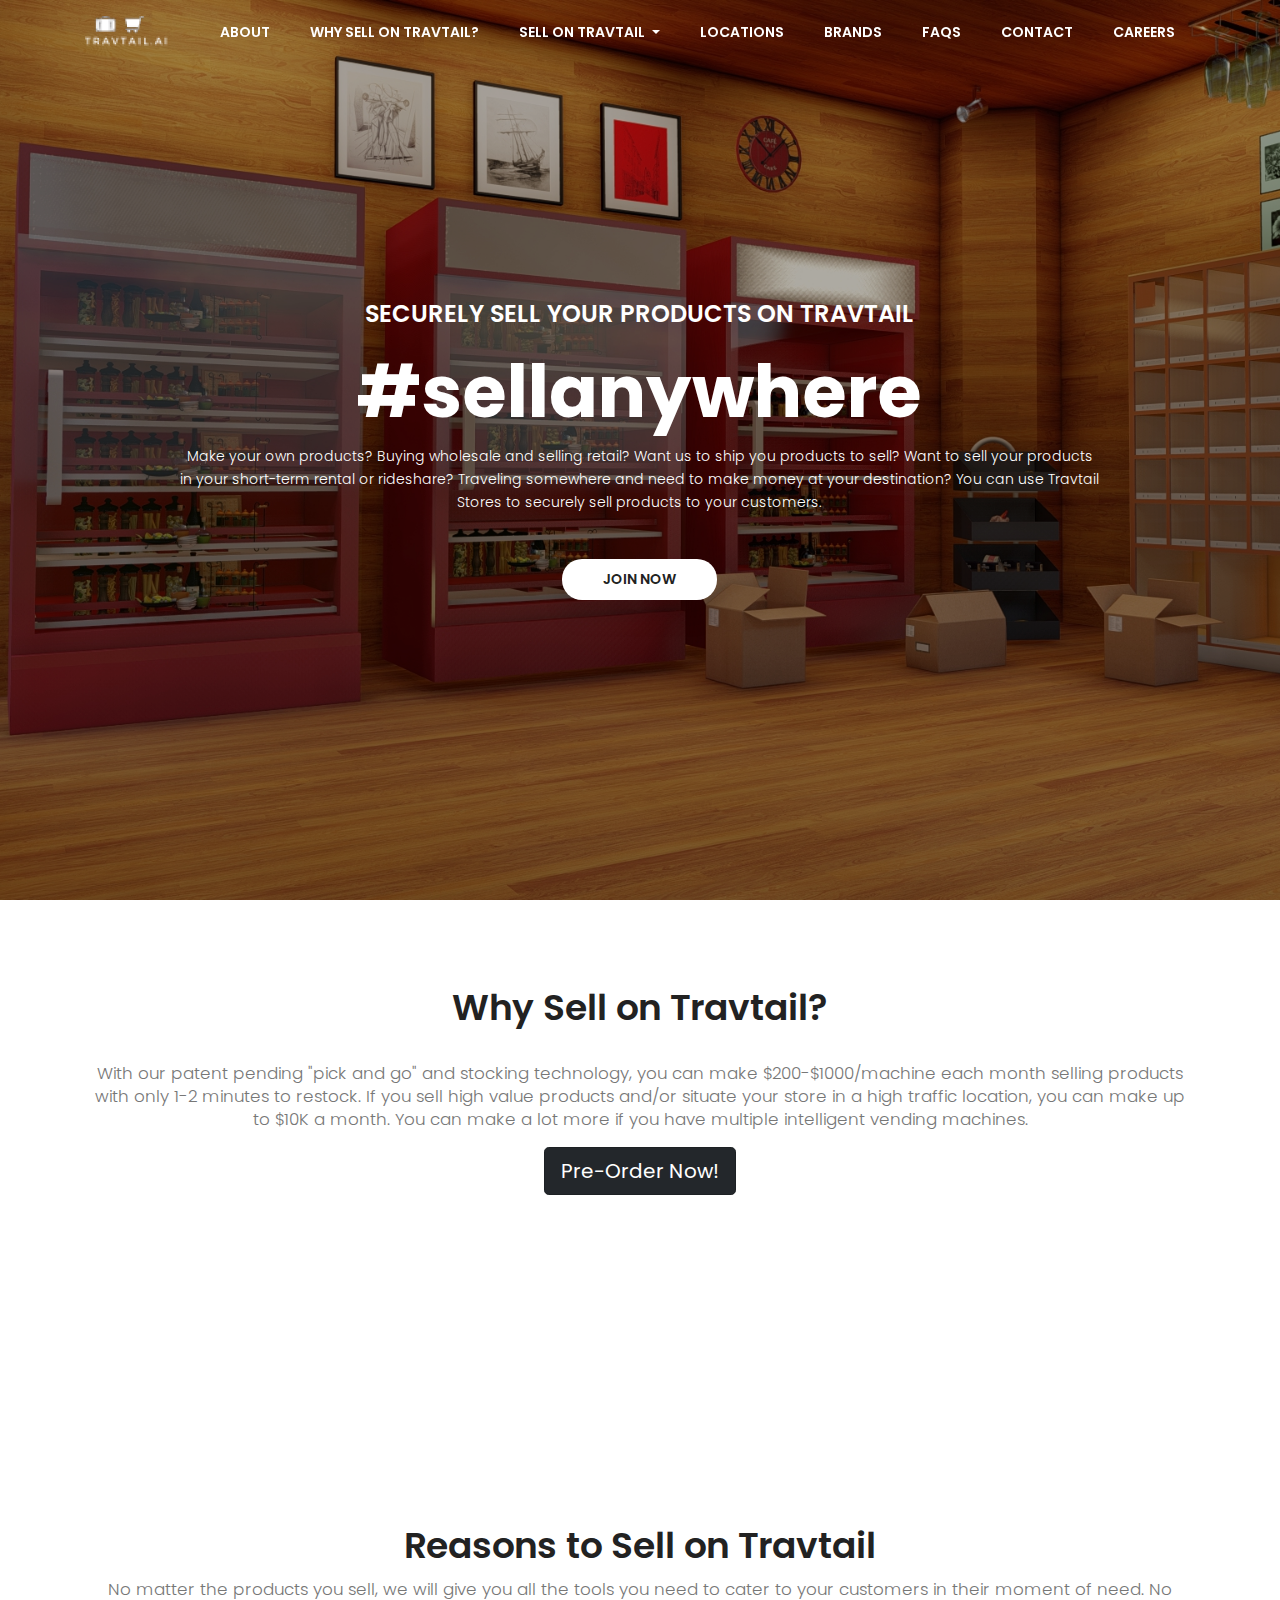
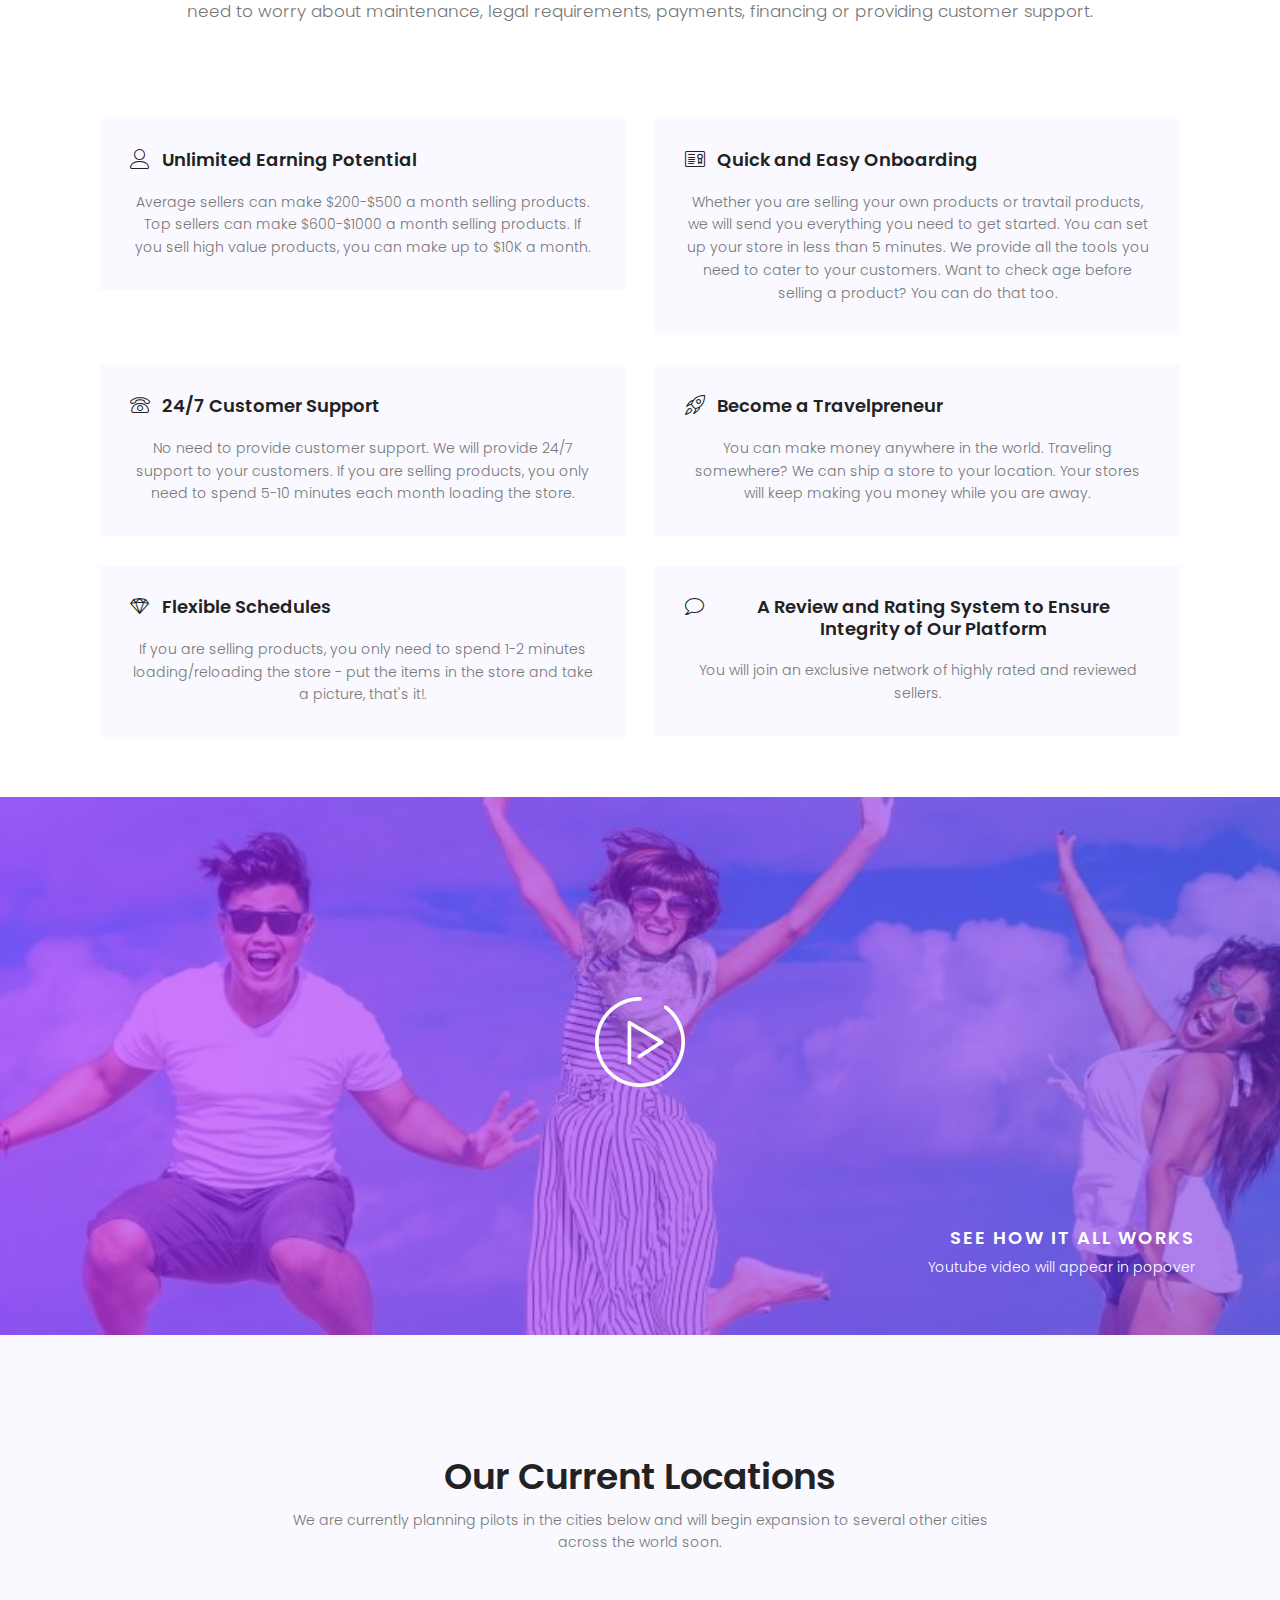
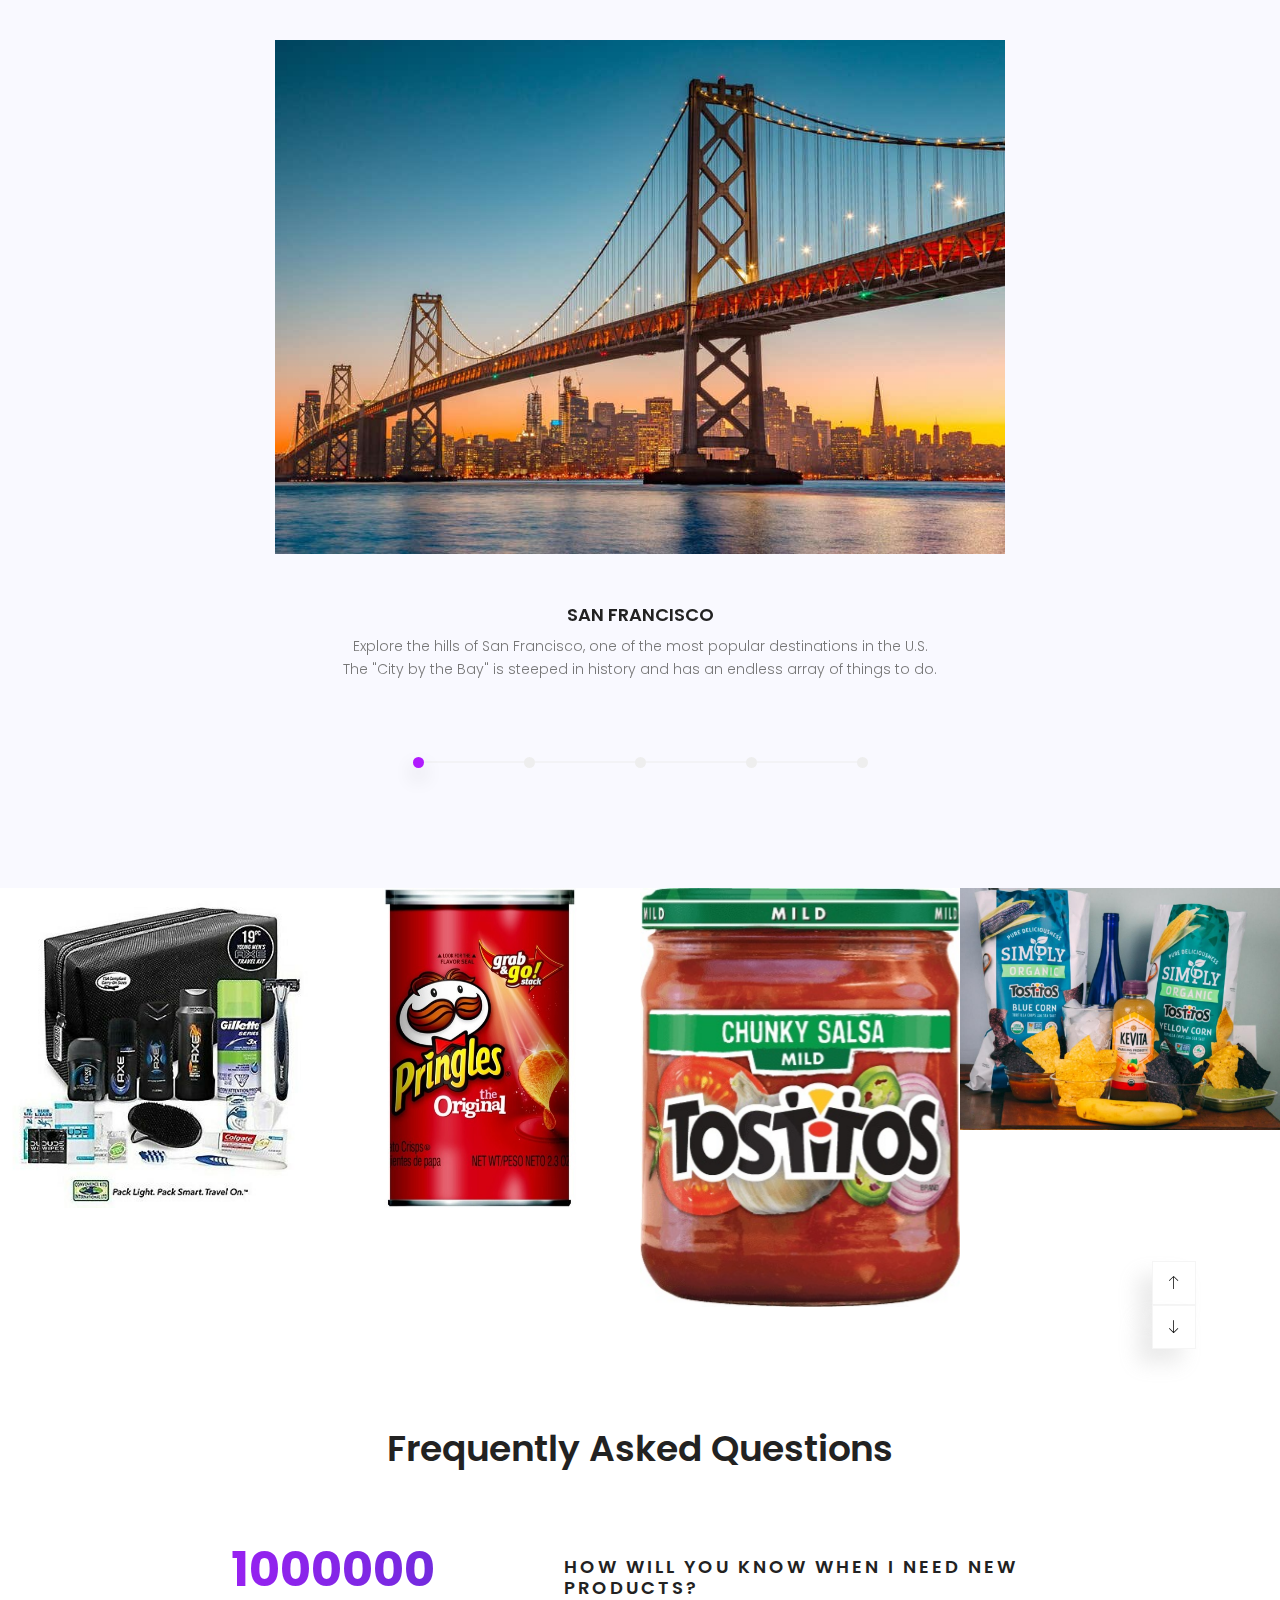
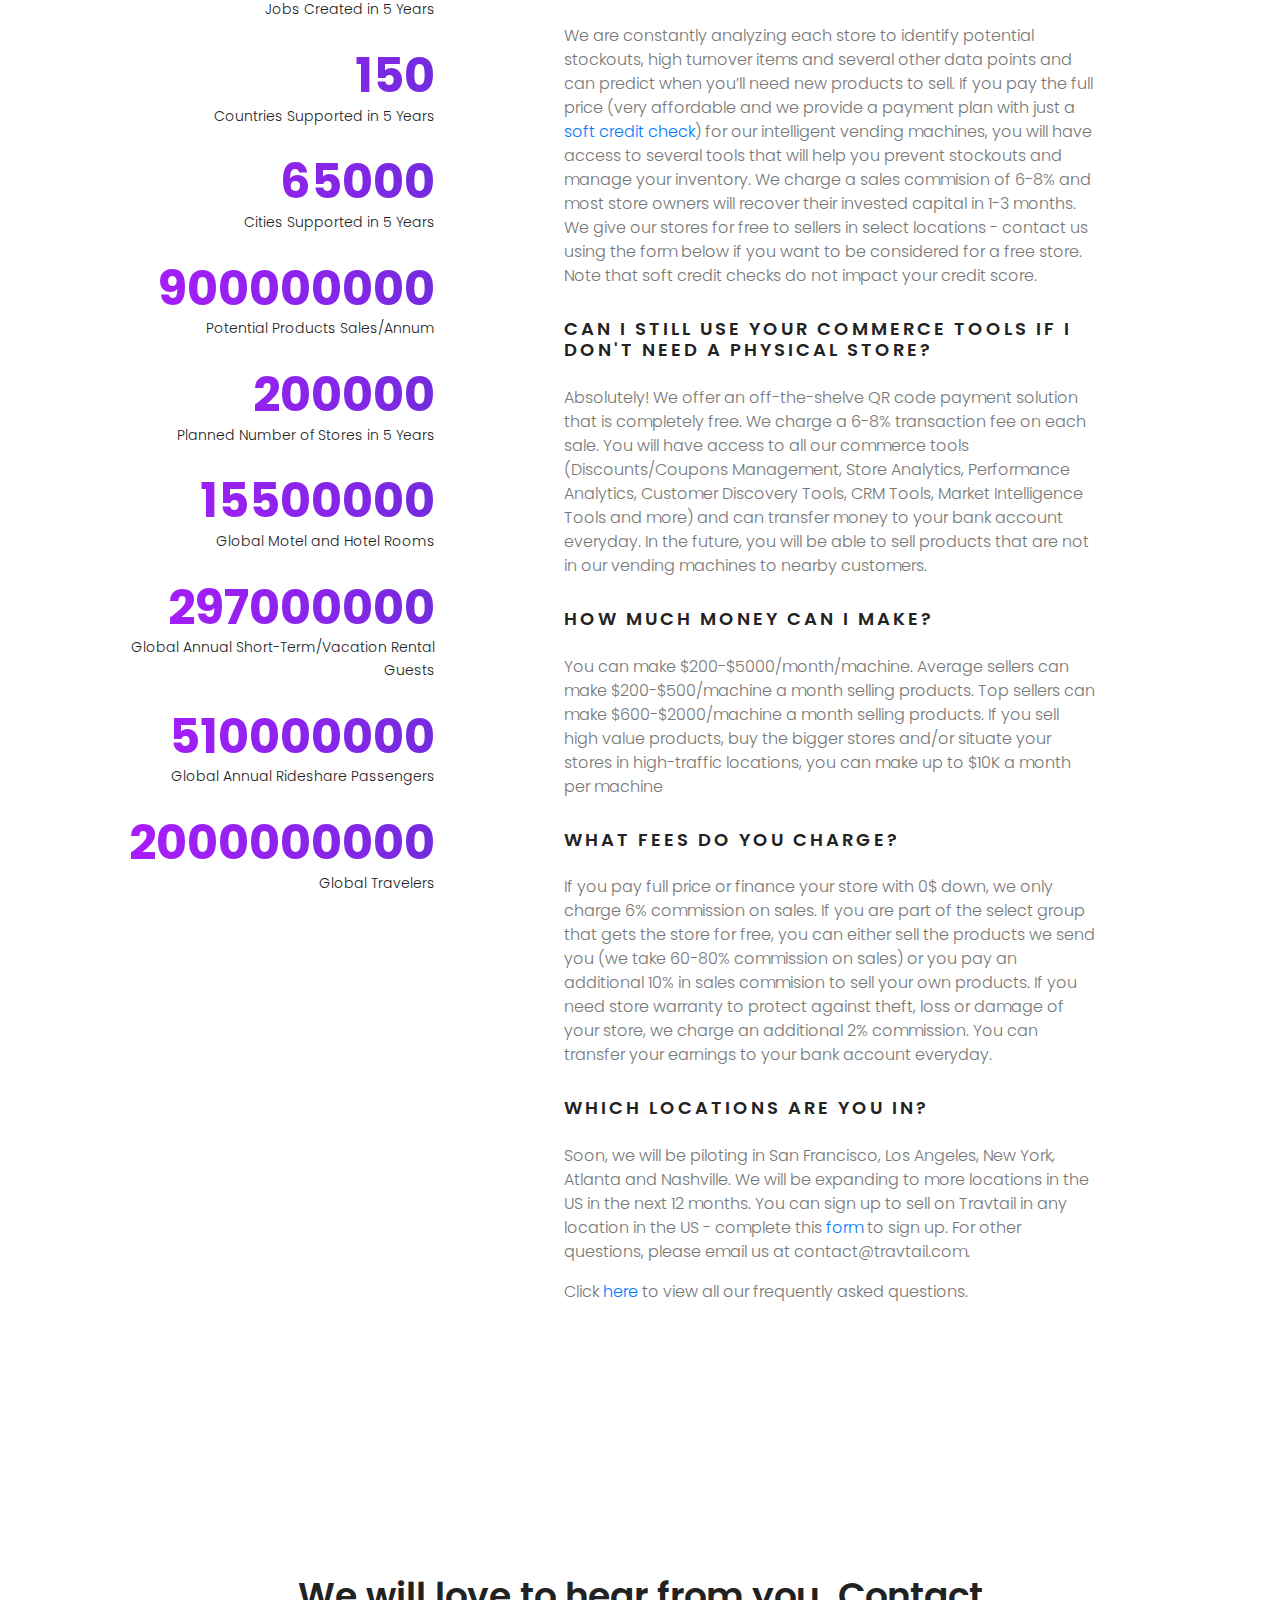
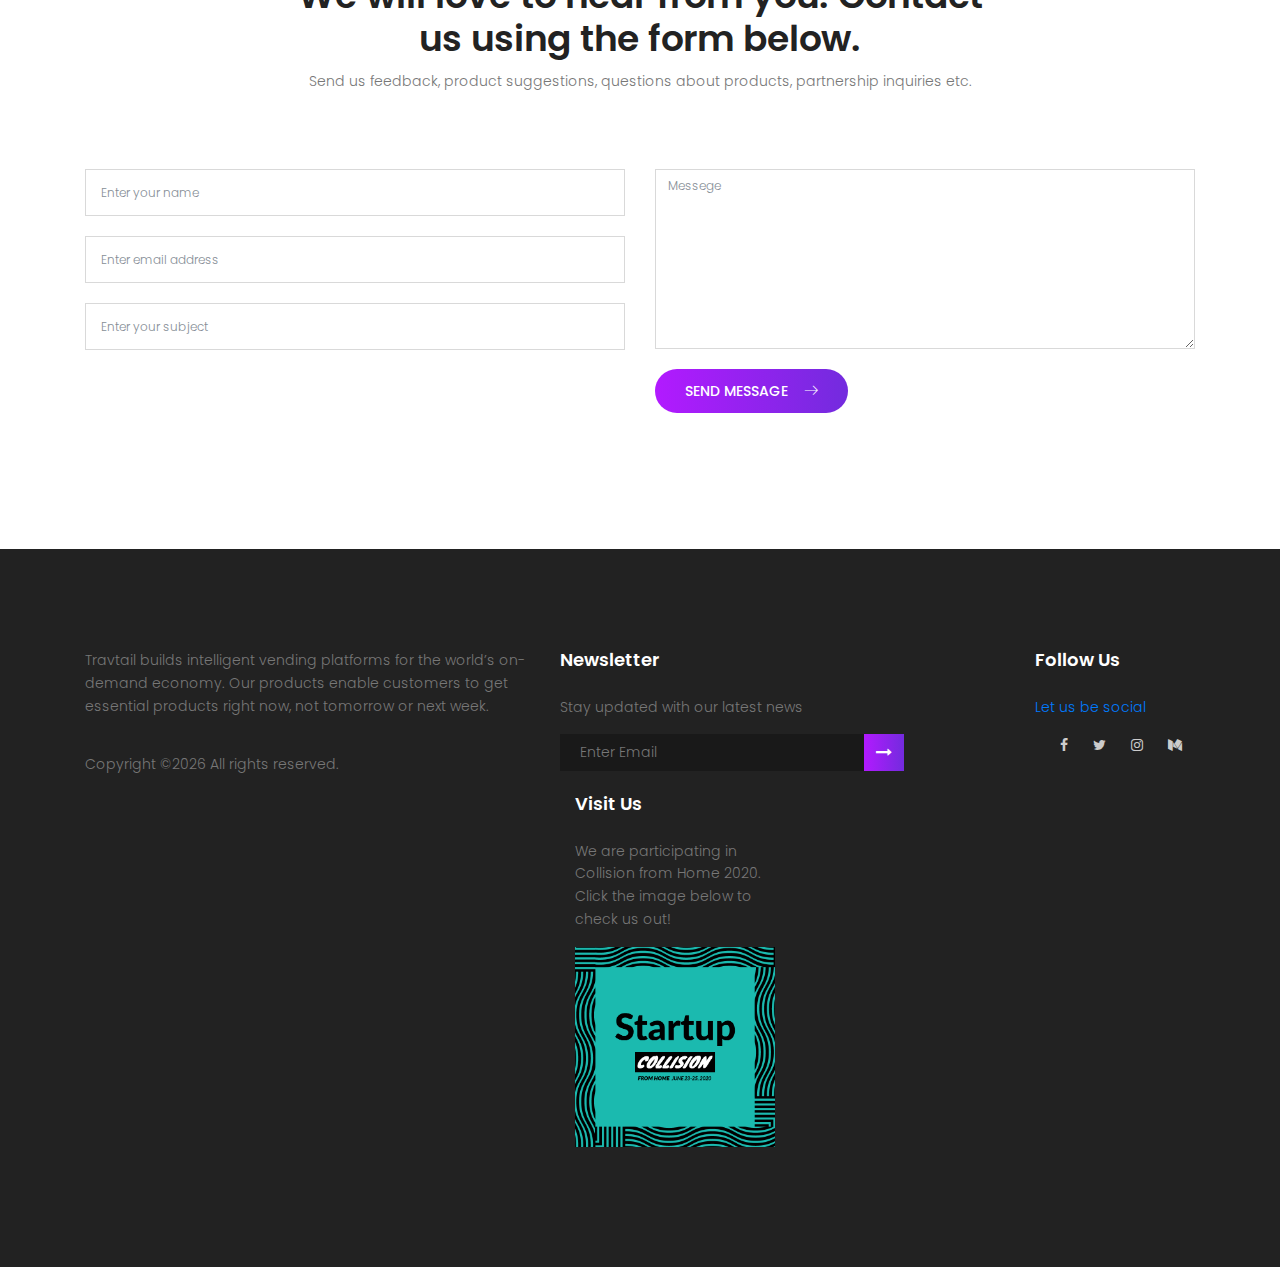
==== commit d1982cd9: "Update index.html" ====
--- a/index.html
+++ b/index.html
@@ -70,6 +70,7 @@
 									<li><a href="#gallery">BRANDS</a></li>
 									<li><a href="faq.html">FAQS</a></li>
 								    	<li><a href="#contact">CONTACT</a></li>
+								    	<li><a href="careers.html">CAREERS</a></li>
 										</ul>
 										</div>
 										</div>
@@ -246,7 +247,7 @@
 				<div class="overlay overlay-bg"></div>
 				<div class="container">
 					<div class="video-content">
-						<a href="https://youtu.be/VTiu6Ag4DiQ" class="play-btn"><img src="img/play-btn.png" alt=""></a>
+						<a href="https://www.youtube.com/watch?v=VTiu6Ag4DiQ" class="play-btn"><img src="img/play-btn.png" alt=""></a>
 						<div class="video-desc">
 							<h3 class="h2 text-white text-uppercase">See how it all works</h3>
 							<h4 class="text-white">Youtube video will appear in popover</h4>
@@ -414,7 +415,7 @@
 									Can I still use your commerce tools if I don't need a physical store?
 								</h2>
 								<p>
-									Absolutely! We offer an off-the-shelve QR code payment solution that is completely free. We charge a 6-8% transaction fee on each sale. You will have access to all our commerce tools (Discounts/Coupons Management, Store Analytics, Performance Analytics, Customer Discovery Tools, CRM Tools, Market Intelligence Tools and more) and can transfer money to your bank account everyday.</p>
+									Absolutely! We offer an off-the-shelve QR code payment solution that is completely free. We charge a 6-8% transaction fee on each sale. You will have access to all our commerce tools (Discounts/Coupons Management, Store Analytics, Performance Analytics, Customer Discovery Tools, CRM Tools, Market Intelligence Tools and more) and can transfer money to your bank account everyday. In the future, you will be able to sell products that are not in our vending machines to nearby customers.</p>
 							</div>
 							<div class="single-faq">
 								<h2 class="text-uppercase">
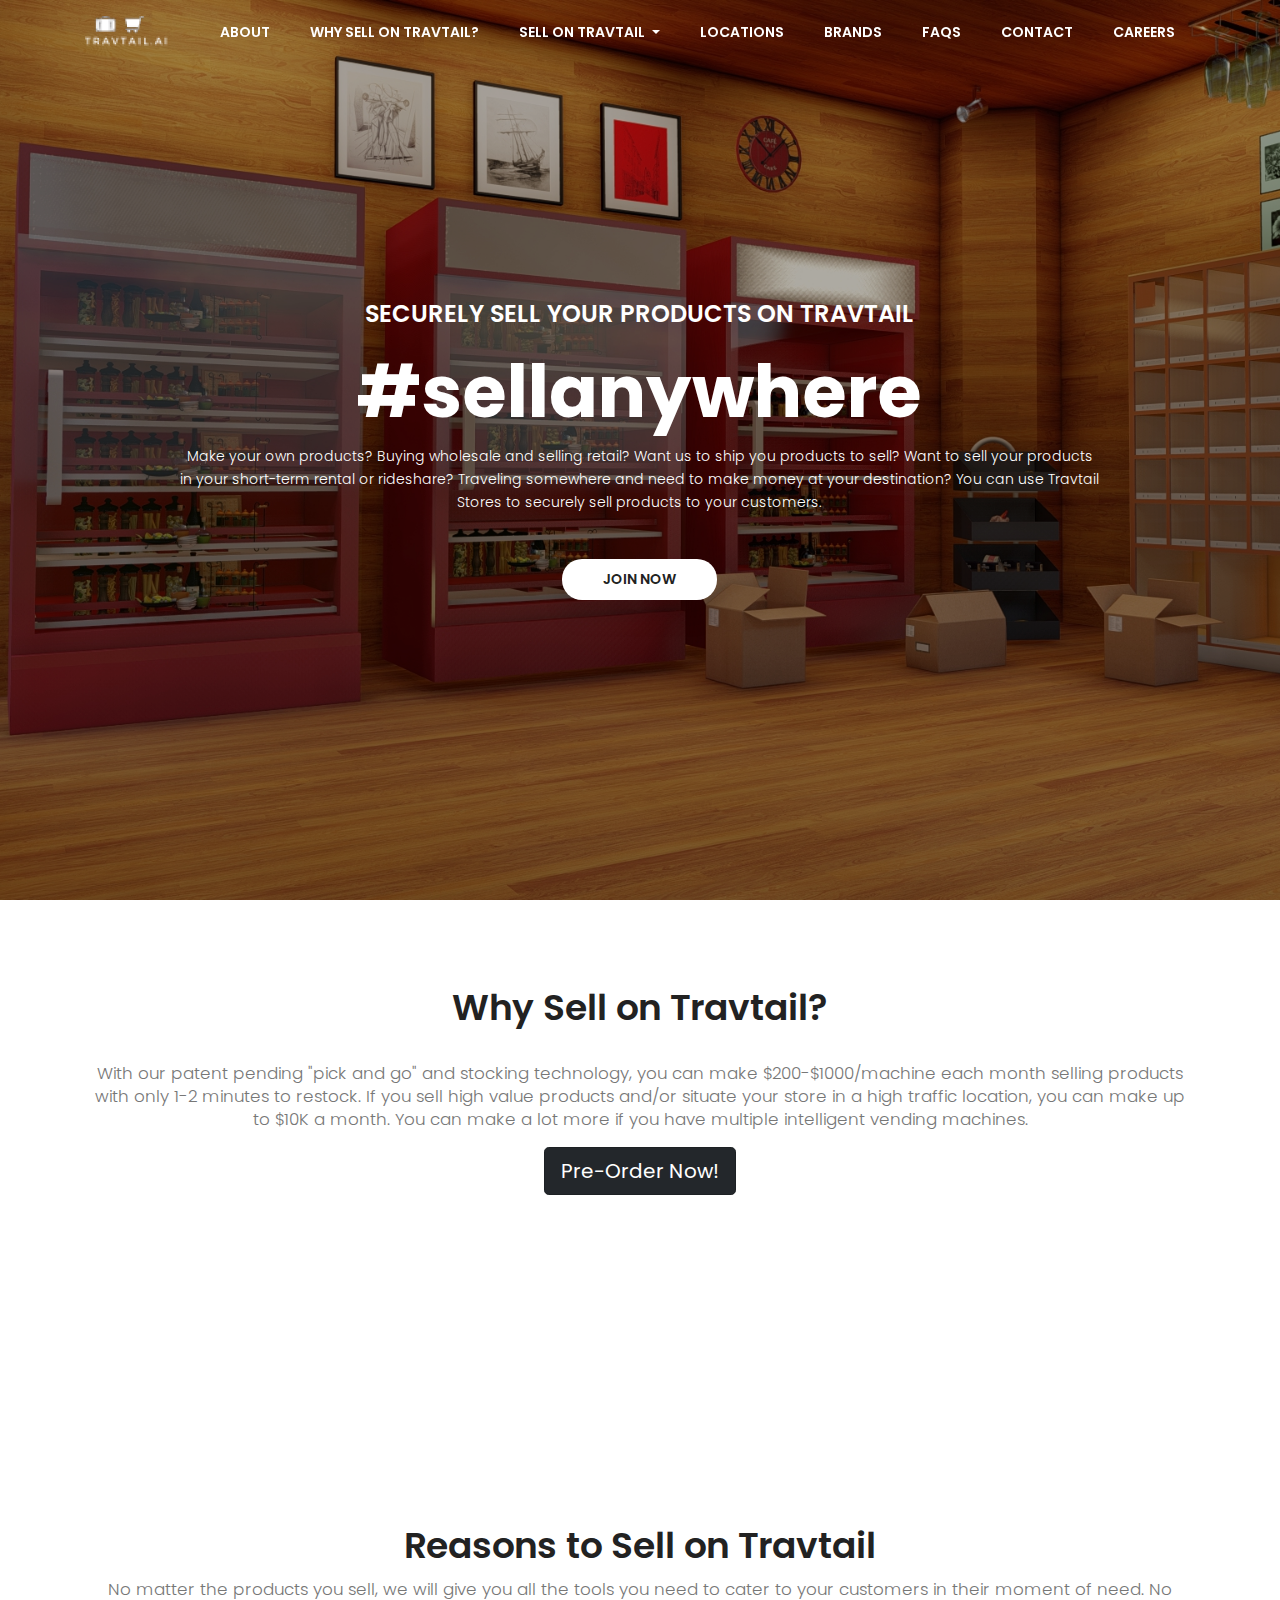
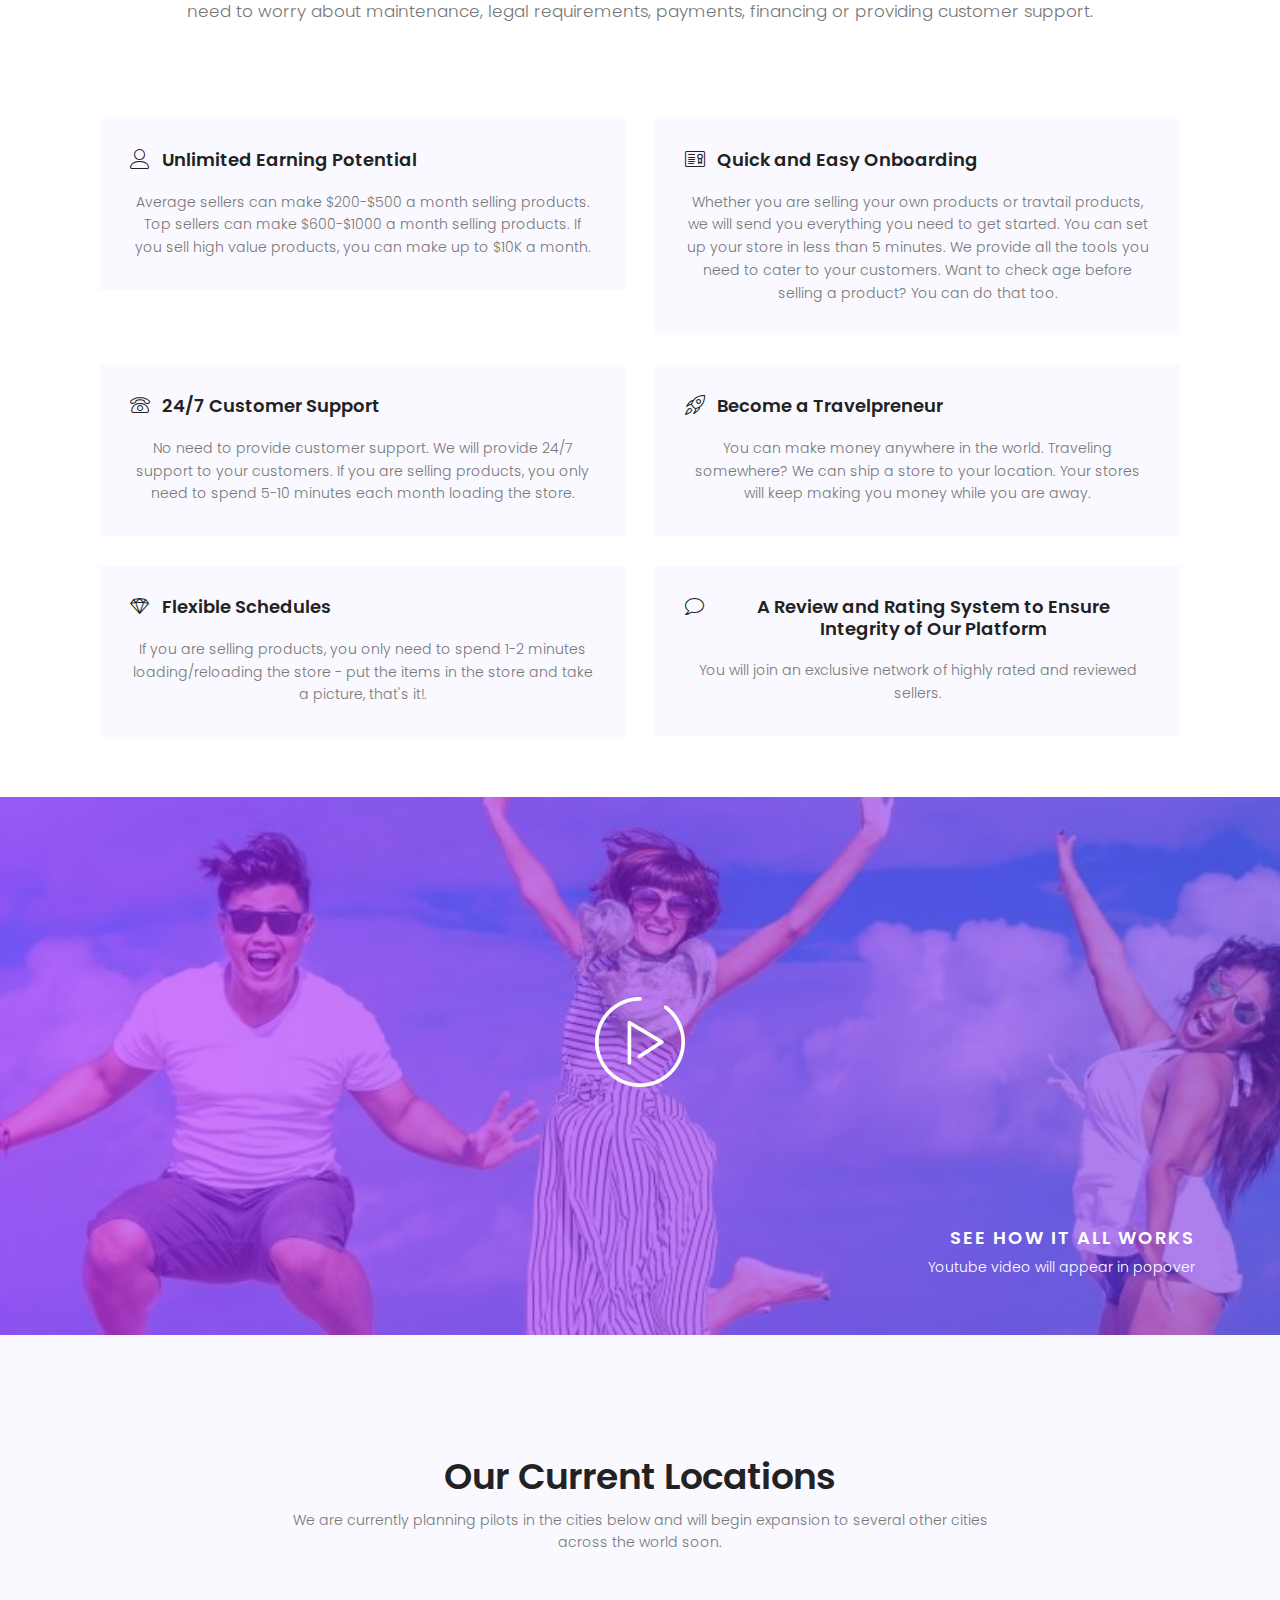
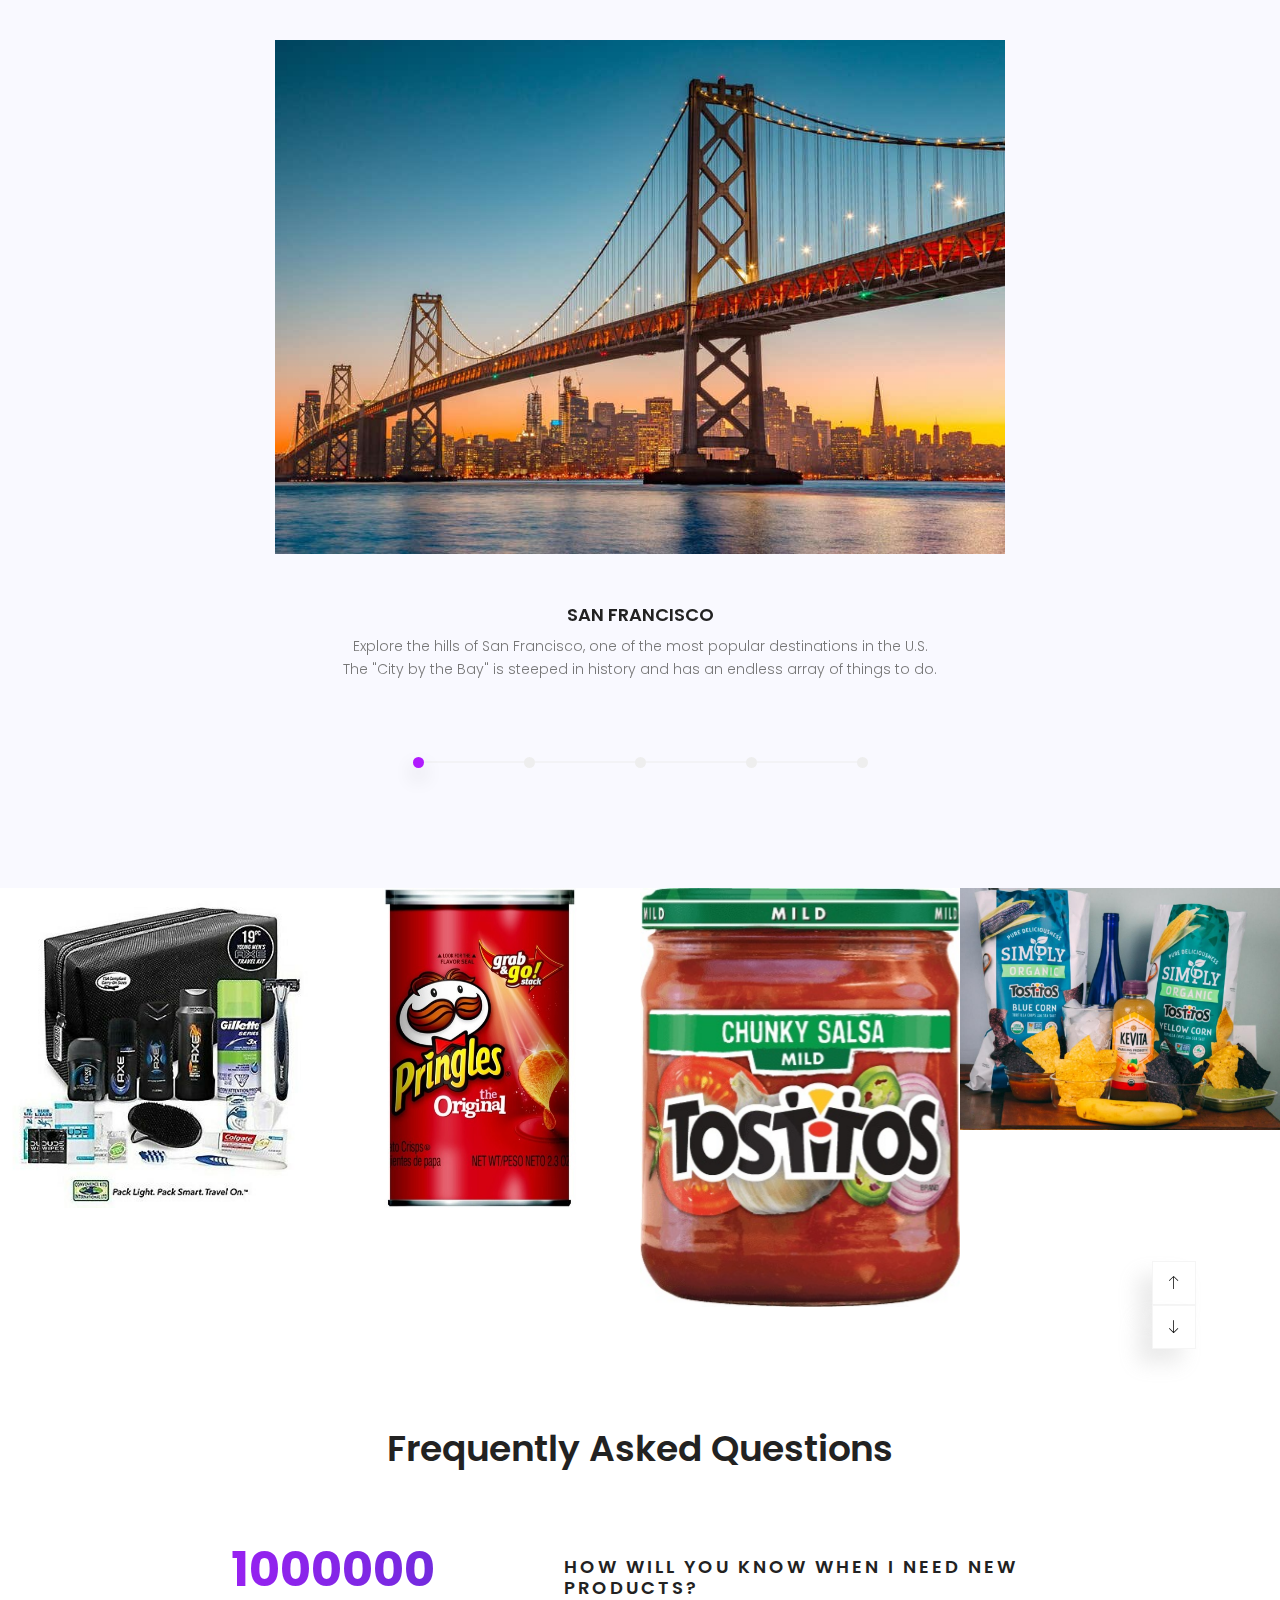
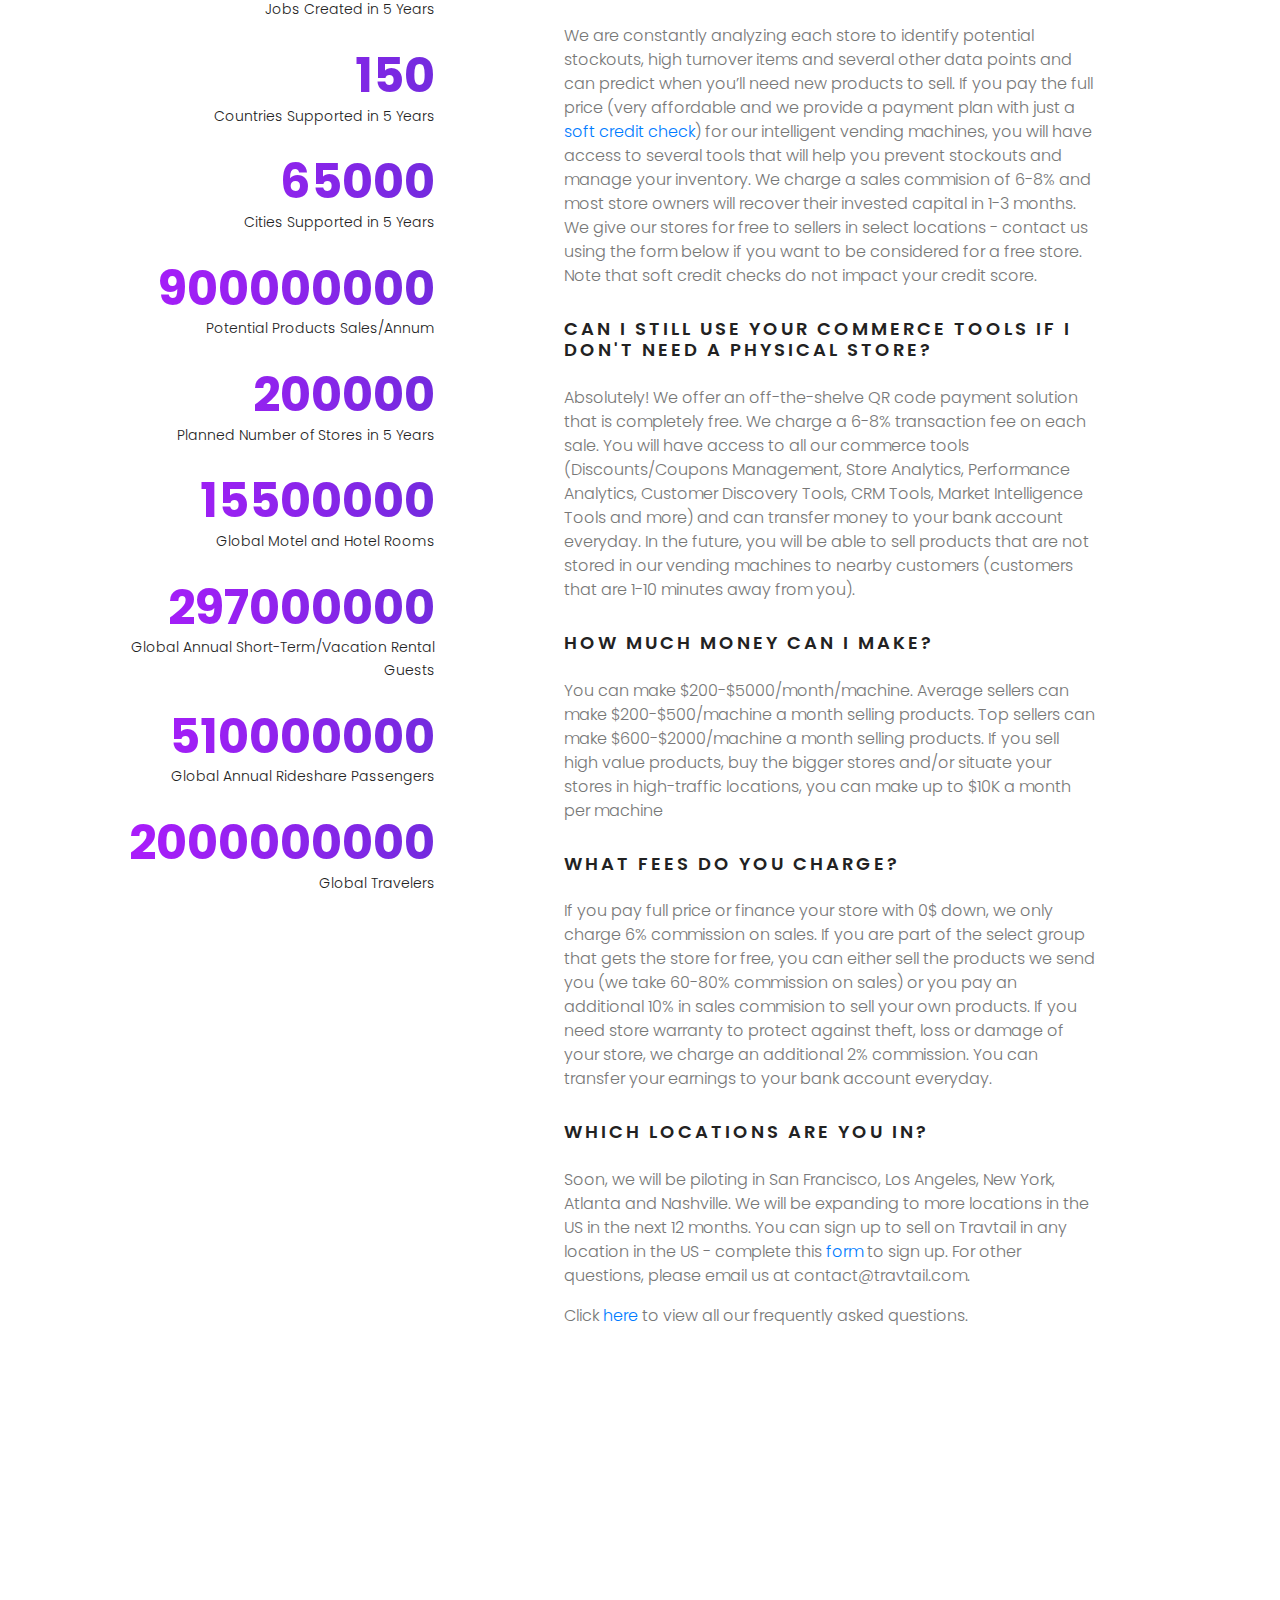
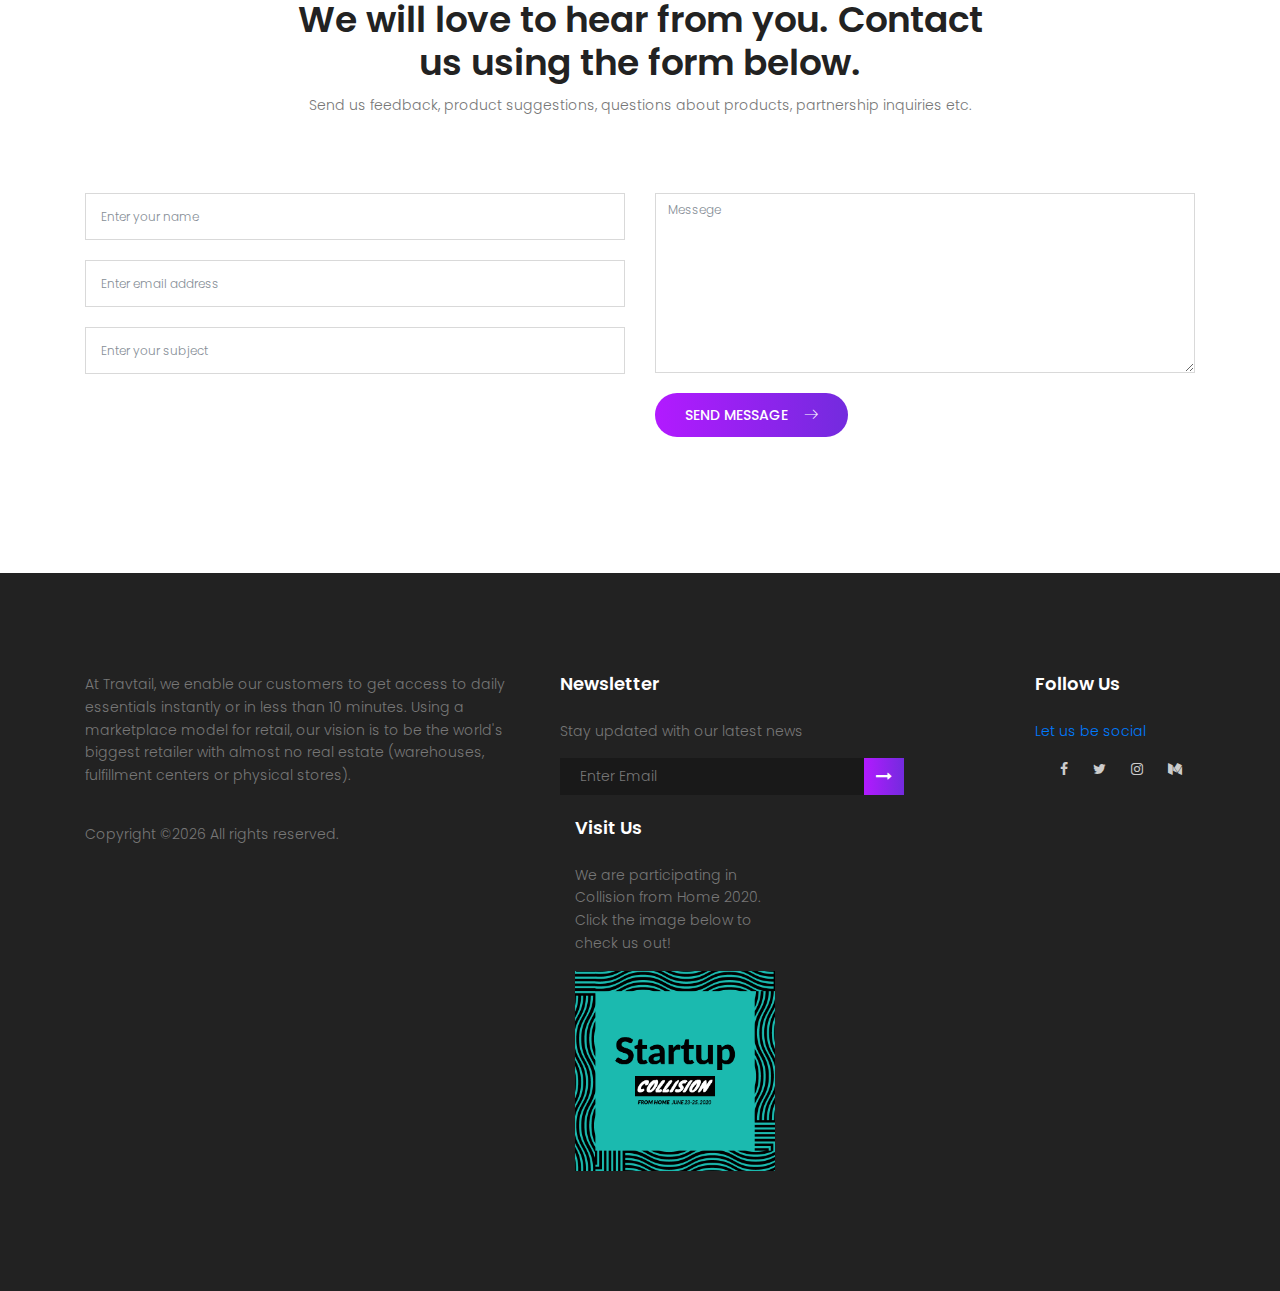
==== commit 621acf47: "Update index.html" ====
--- a/index.html
+++ b/index.html
@@ -415,7 +415,7 @@
 									Can I still use your commerce tools if I don't need a physical store?
 								</h2>
 								<p>
-									Absolutely! We offer an off-the-shelve QR code payment solution that is completely free. We charge a 6-8% transaction fee on each sale. You will have access to all our commerce tools (Discounts/Coupons Management, Store Analytics, Performance Analytics, Customer Discovery Tools, CRM Tools, Market Intelligence Tools and more) and can transfer money to your bank account everyday. In the future, you will be able to sell products that are not in our vending machines to nearby customers.</p>
+									Absolutely! We offer an off-the-shelve QR code payment solution that is completely free. We charge a 6-8% transaction fee on each sale. You will have access to all our commerce tools (Discounts/Coupons Management, Store Analytics, Performance Analytics, Customer Discovery Tools, CRM Tools, Market Intelligence Tools and more) and can transfer money to your bank account everyday. In the future, you will be able to sell products that are not stored in our vending machines to nearby customers (customers that are 1-10 minutes away from you).</p>
 							</div>
 							<div class="single-faq">
 								<h2 class="text-uppercase">
@@ -503,7 +503,7 @@
 						<div class="col-lg-5 col-md-6 col-sm-6">
 							<div class="single-footer-widget">
 								<p>
-								Travtail builds intelligent vending platforms for the world’s on-demand economy. Our products enable customers to get essential products right now, not tomorrow or next week. 
+								At Travtail, we enable our customers to get access to daily essentials instantly or in less than 10 minutes. Using a marketplace model for retail, our vision is to be the world's biggest retailer with almost no real estate (warehouses, fulfillment centers or physical stores). 
 								</p>
 								
 							<!-- Link back to Colorlib can't be removed. Template is licensed under CC BY 3.0. -->
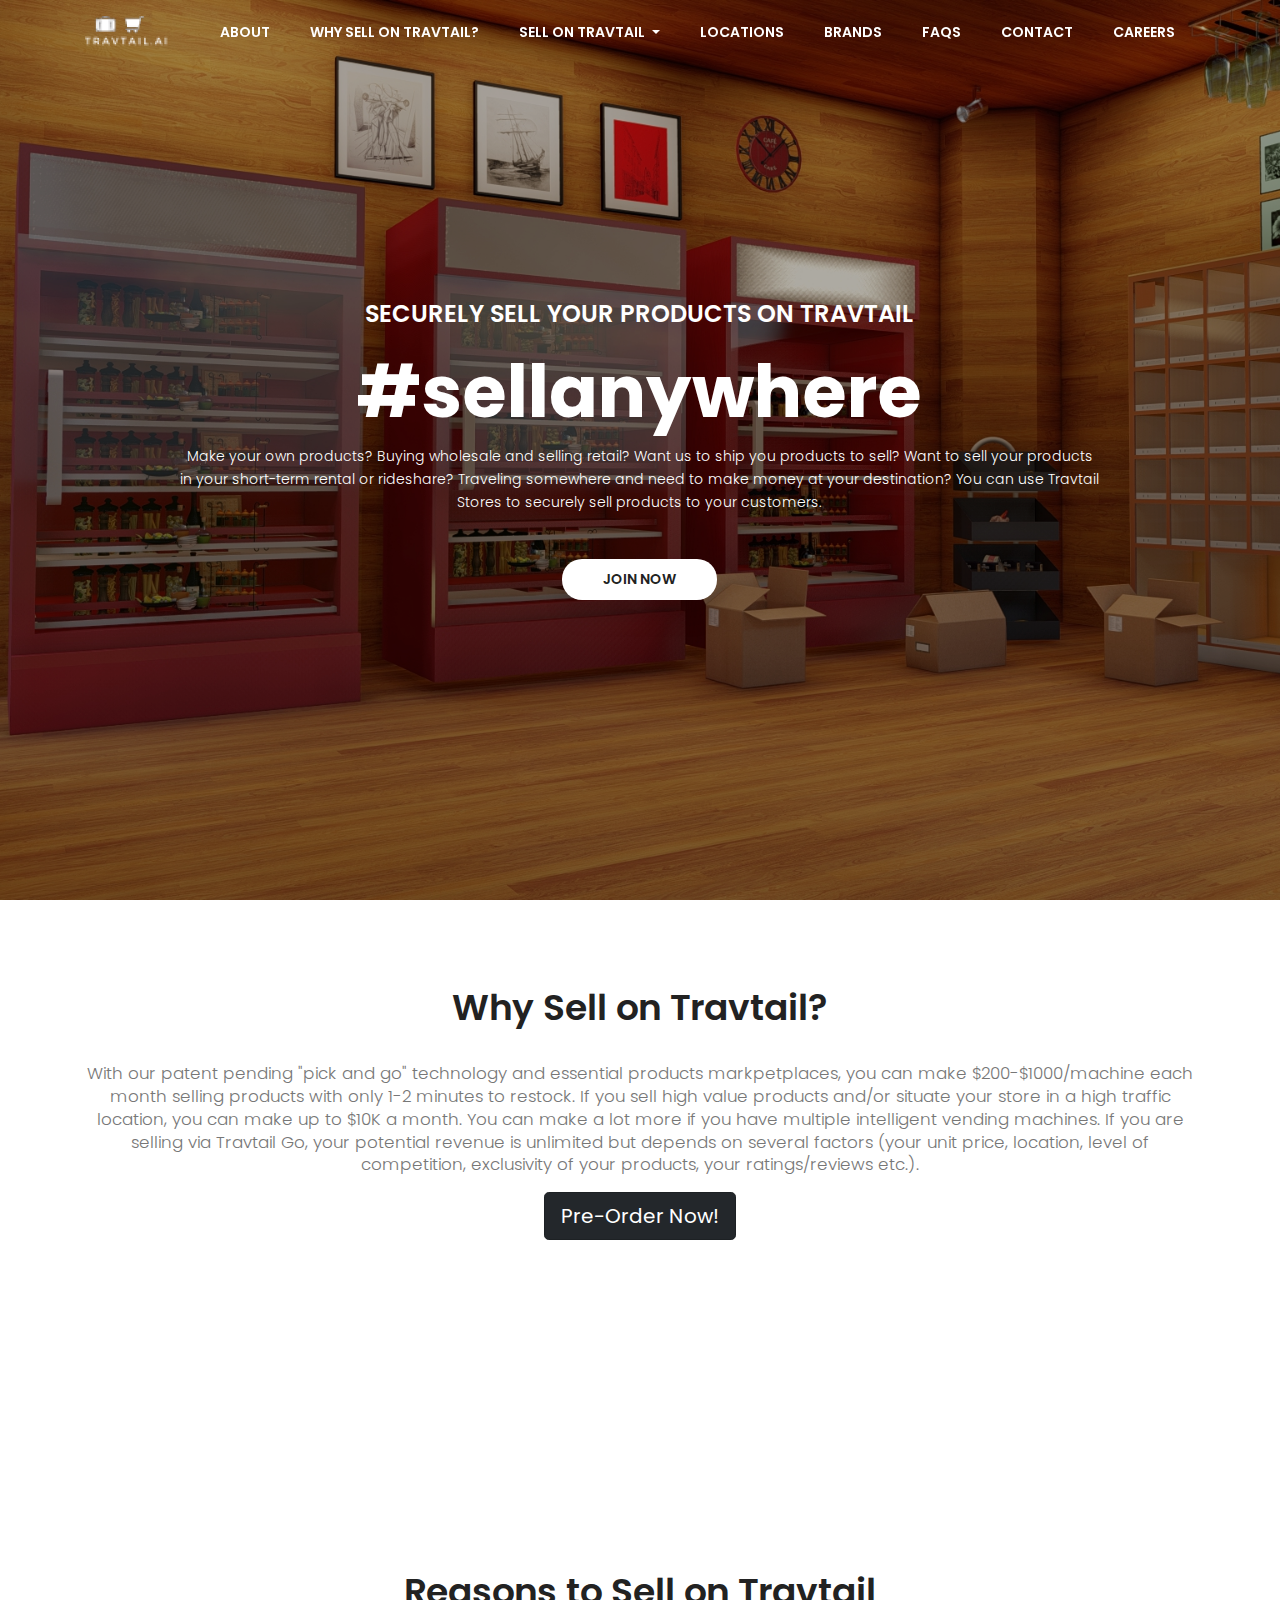
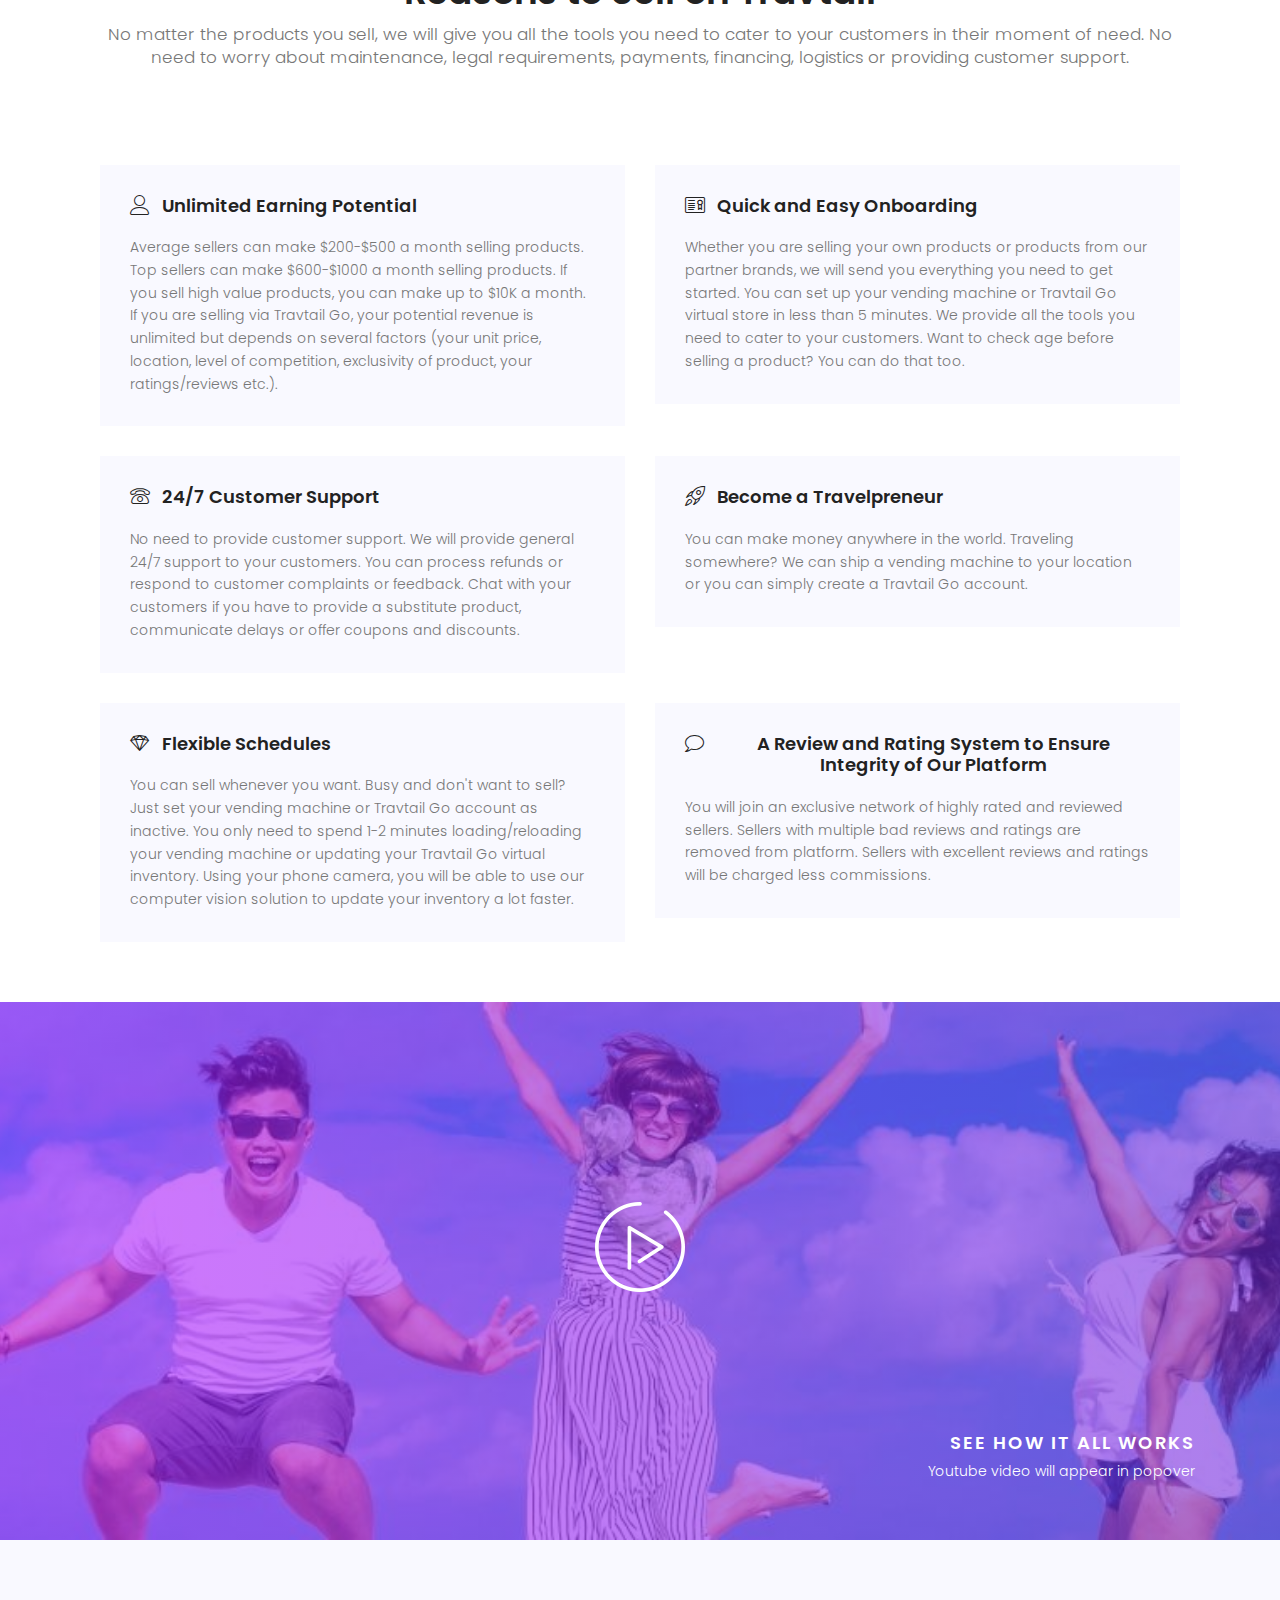
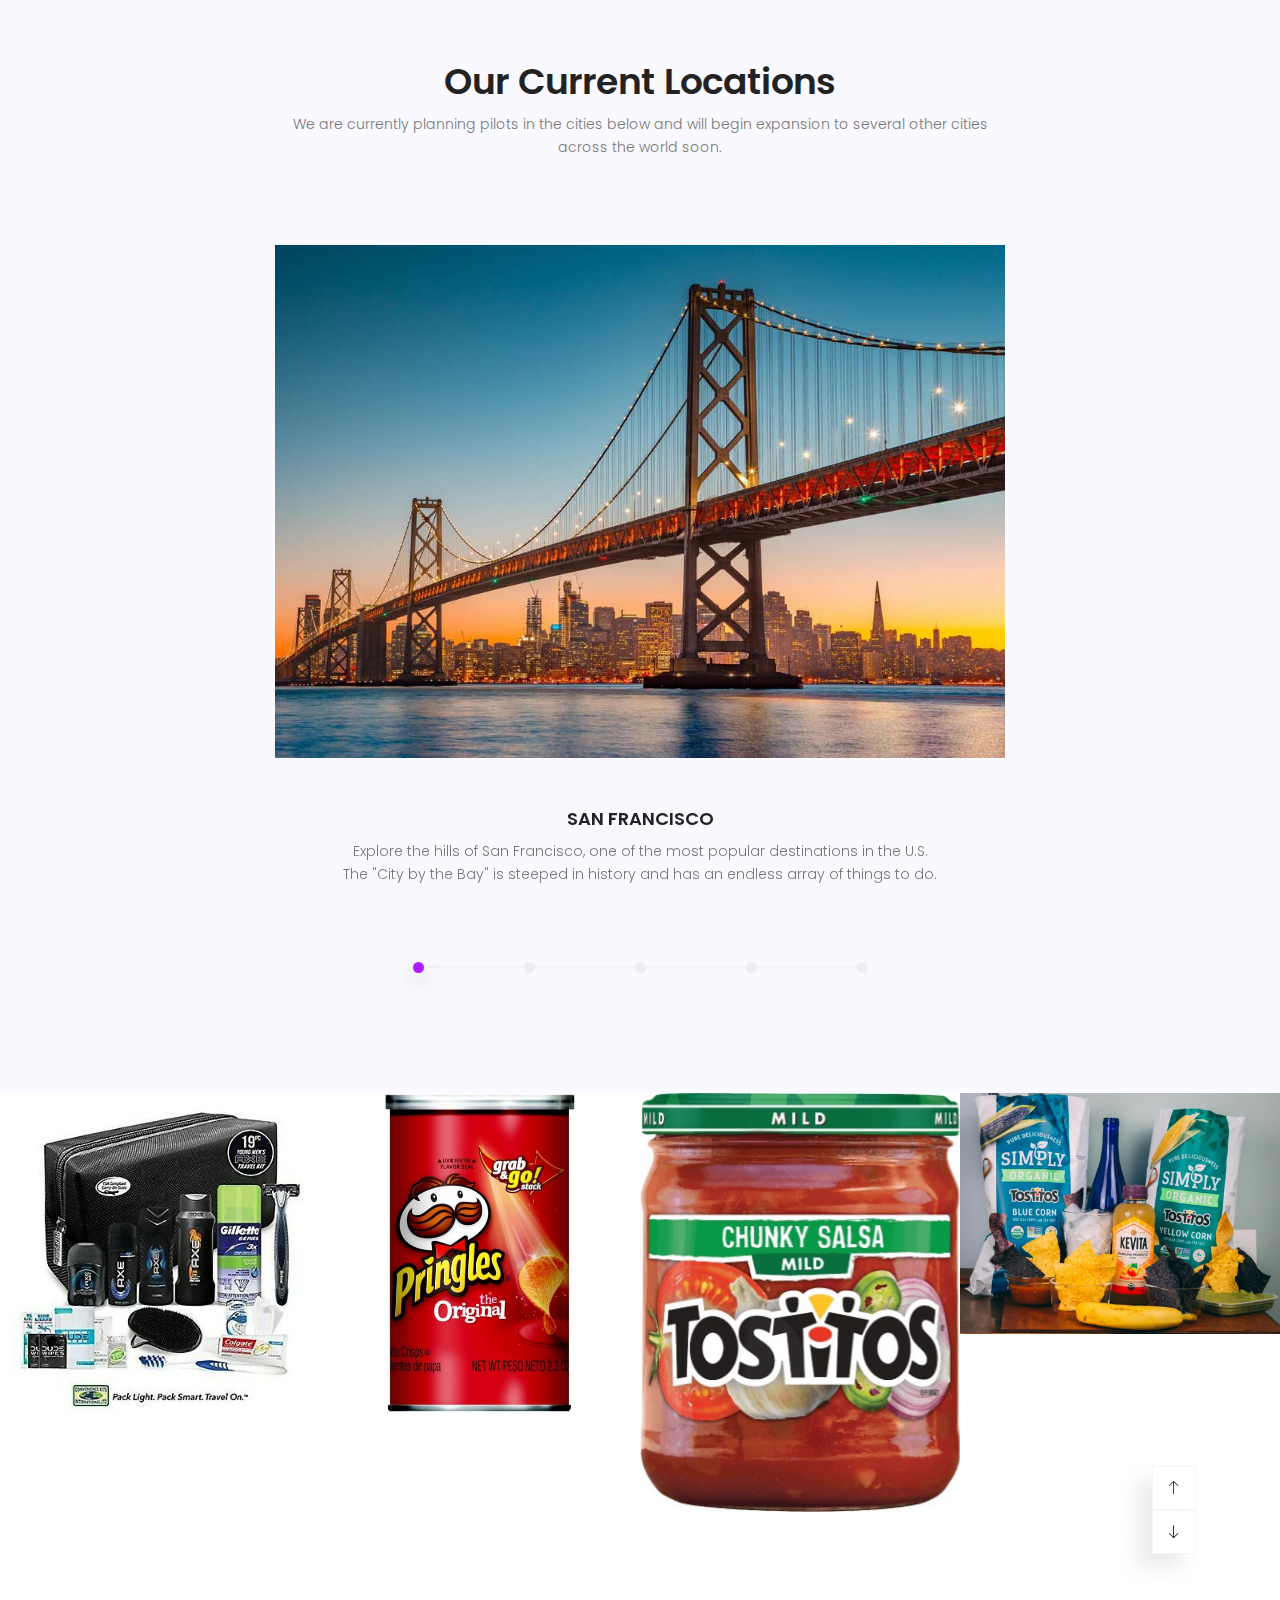
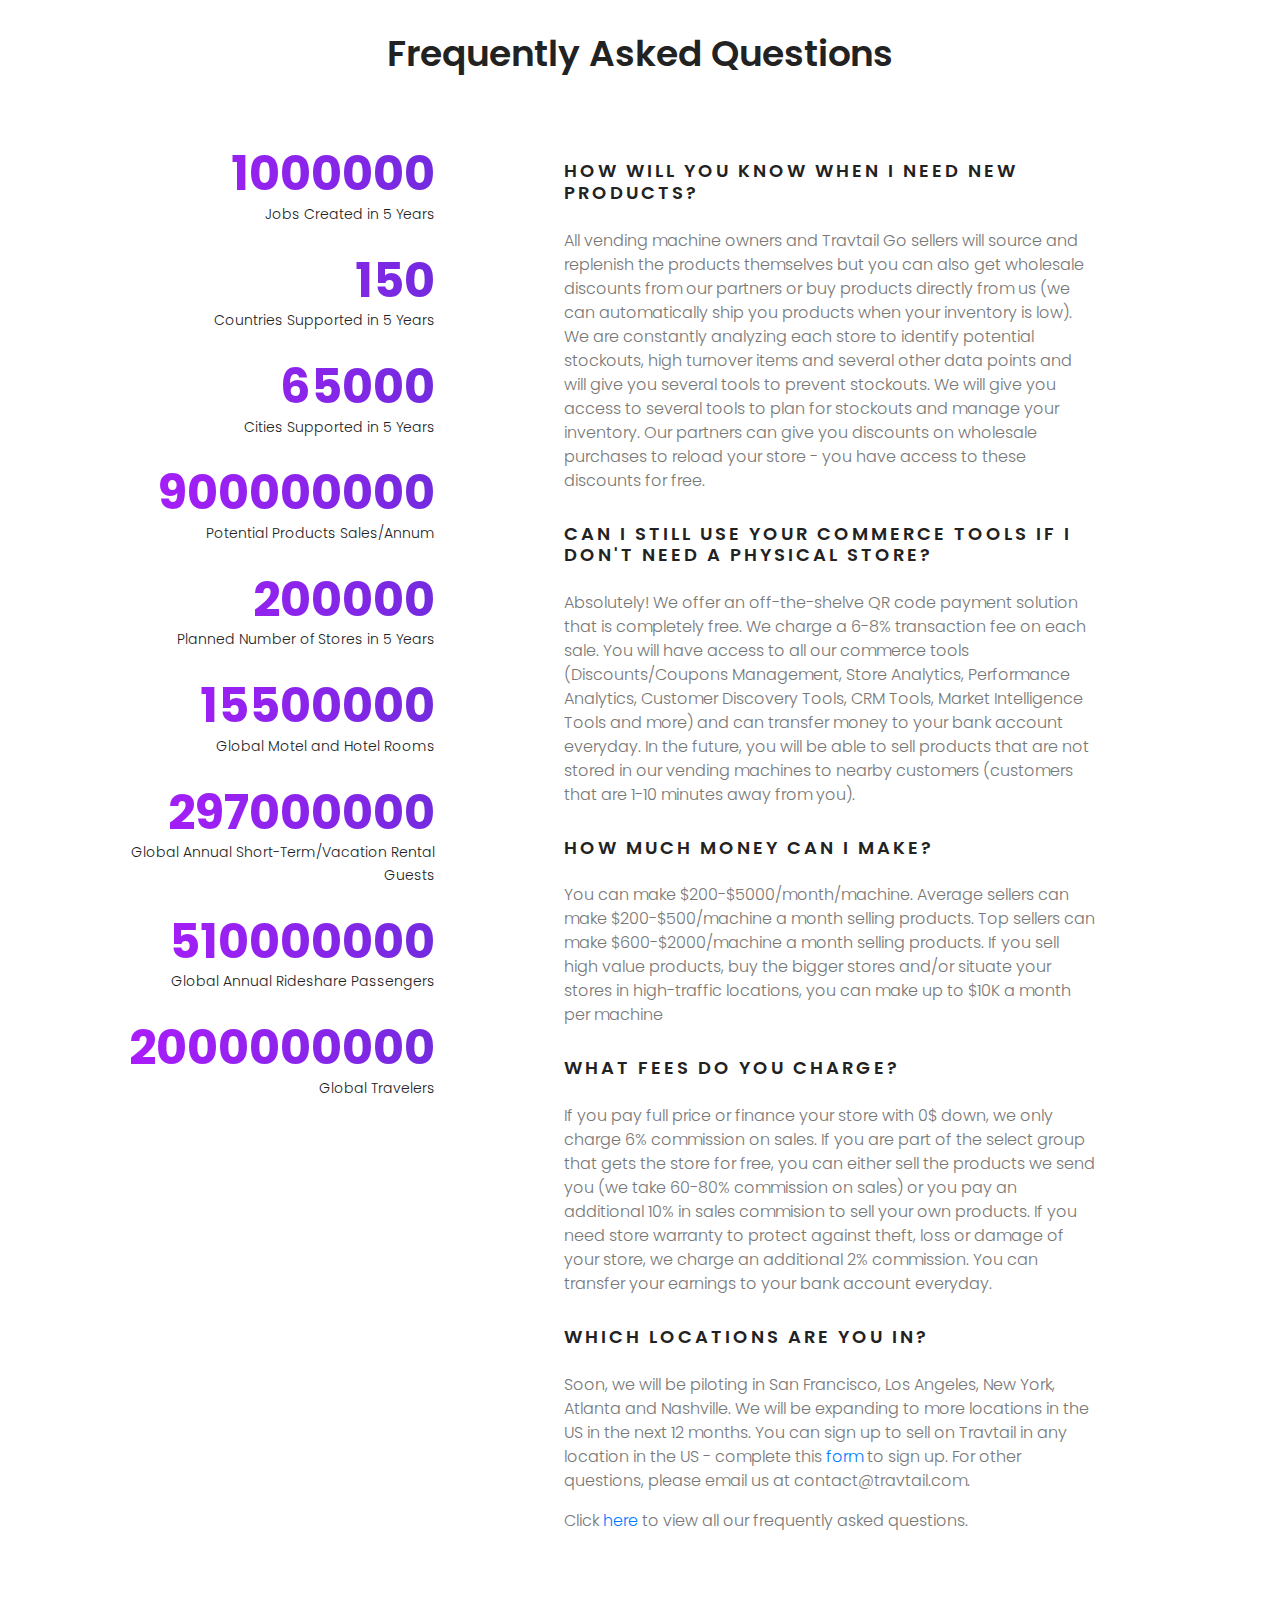
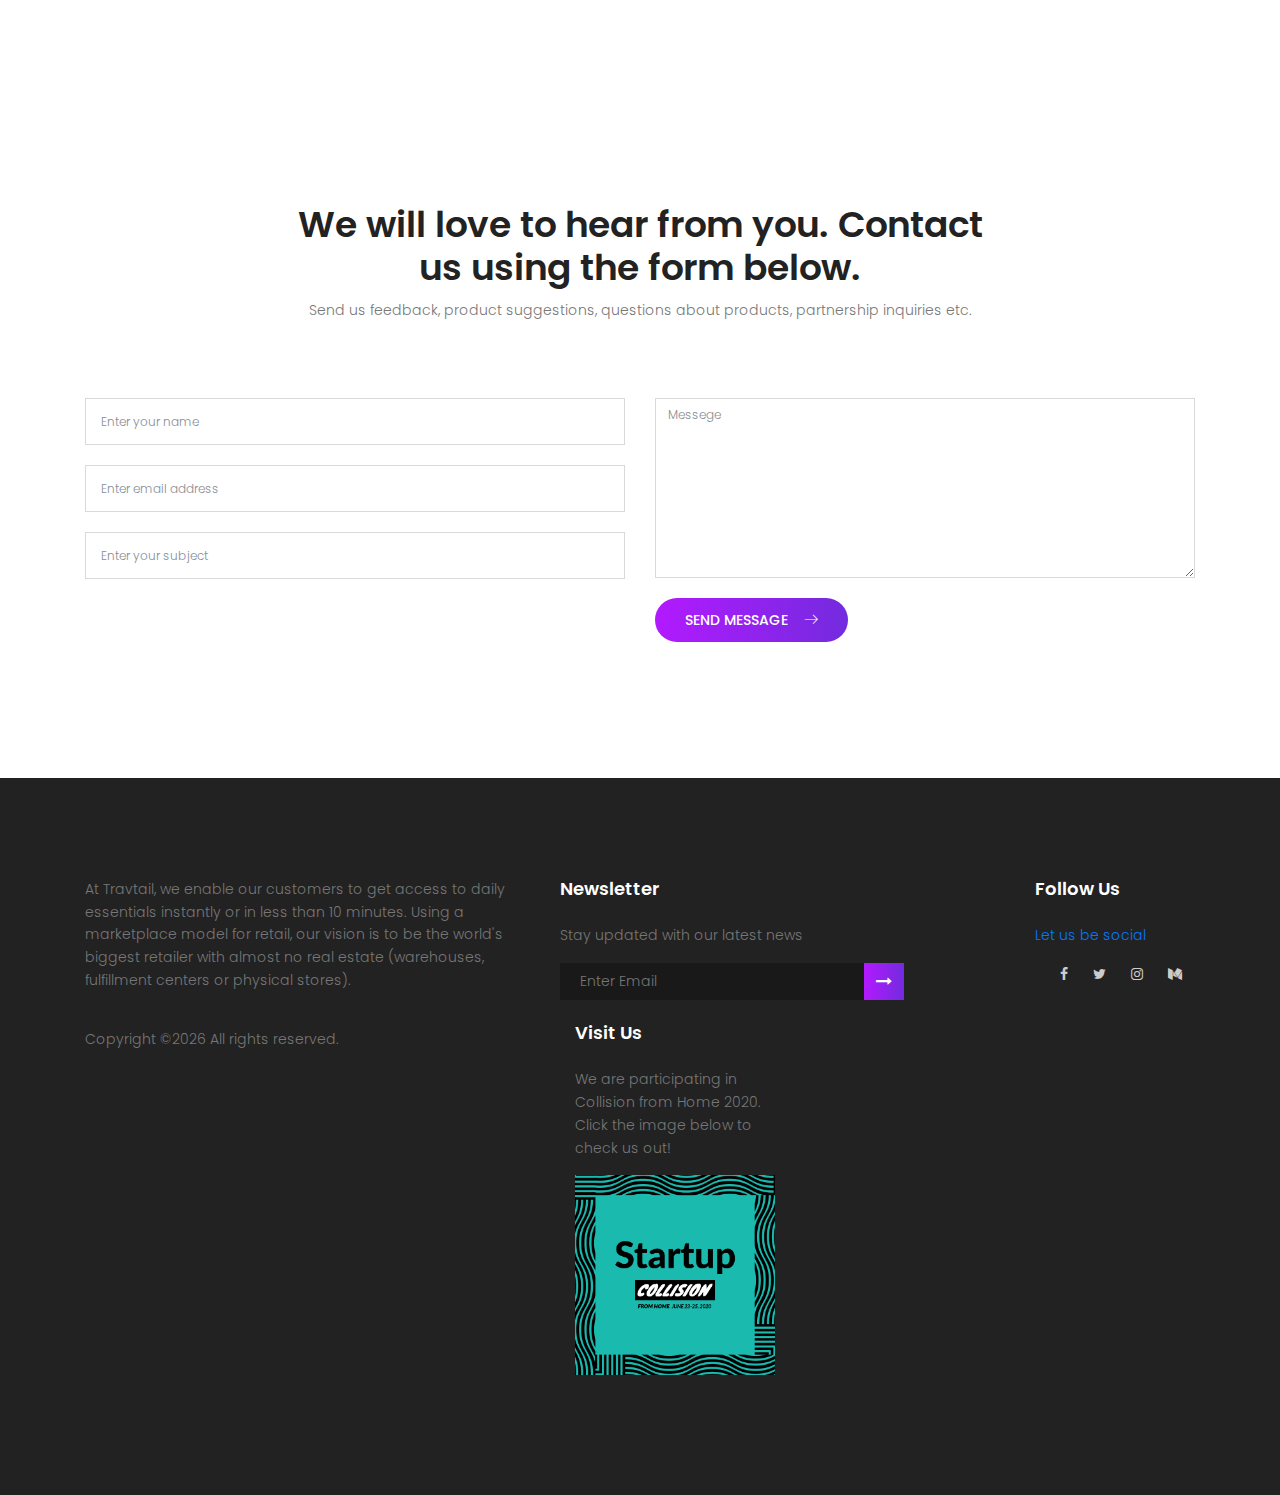
==== commit 33248fd6: "Update index.html" ====
--- a/index.html
+++ b/index.html
@@ -137,7 +137,7 @@
 						<div class="menu-content pb-60 col-lg-12">
 							<div class="title text-center">
 								<h1 class="mb-10"><br><br>Why Sell on Travtail?</h1>
-						<p style="font-size:120%;"><br>With our patent pending "pick and go" and stocking technology, you can make $200-$1000/machine each month selling products with only 1-2 minutes to restock. If you sell high value products and/or situate your store in a high traffic location, you can make up to $10K a month. You can make a lot more if you have multiple intelligent vending machines.<br></p>
+						<p style="font-size:120%;"><br>With our patent pending "pick and go" technology and essential products markpetplaces, you can make $200-$1000/machine each month selling products with only 1-2 minutes to restock. If you sell high value products and/or situate your store in a high traffic location, you can make up to $10K a month. You can make a lot more if you have multiple intelligent vending machines. If you are selling via Travtail Go, your potential revenue is unlimited but depends on several factors (your unit price, location, level of competition, exclusivity of your products, your ratings/reviews etc.).<br></p>
 						<a href="https://travtail.squarespace.com/stores" target="_blank" class="btn btn-dark btn-lg active" role="button" aria-pressed="true">Pre-Order Now!<br></a>
 								<p><br></p>
 	<div class="container">
@@ -163,7 +163,7 @@
 						<div class="menu-content pb-80 col-lg-12">
 							<div class="title text-center">
 								<h1 class="mb-10"><br>Reasons to Sell on Travtail</h1>
-								<p style="font-size:120%;">No matter the products you sell, we will give you all the tools you need to cater to your customers in their moment of need. No need to worry about maintenance, legal requirements, payments, financing or providing customer support.</p>
+								<p style="font-size:120%;">No matter the products you sell, we will give you all the tools you need to cater to your customers in their moment of need. No need to worry about maintenance, legal requirements, payments, financing, logistics or providing customer support.</p>
 							</div>
 						</div>
 					</div>						
@@ -174,8 +174,8 @@
 									<span class="lnr lnr-user"></span>
 									<h4><a href="#">Unlimited Earning Potential</a></h4>
 								</div>
-								<p>
-									Average sellers can make $200-$500 a month selling products. Top sellers can make $600-$1000 a month selling products. If you sell high value products, you can make up to $10K a month.
+								<p align="left">
+									Average sellers can make $200-$500 a month selling products. Top sellers can make $600-$1000 a month selling products. If you sell high value products, you can make up to $10K a month. If you are selling via Travtail Go, your potential revenue is unlimited but depends on several factors (your unit price, location, level of competition, exclusivity of product, your ratings/reviews etc.).
 								</p>							
 							</div>							
 						</div>
@@ -185,8 +185,8 @@
 									<span class="lnr lnr-license"></span>
 									<h4><a href="#">Quick and Easy Onboarding</a></h4>
 								</div>
-								<p>
-									Whether you are selling your own products or travtail products, we will send you everything you need to get started. You can set up your store in less than 5 minutes. We provide all the tools you need to cater to your customers. Want to check age before selling a product? You can do that too.<br> 
+								<p align="left">
+									Whether you are selling your own products or products from our partner brands, we will send you everything you need to get started. You can set up your vending machine or Travtail Go virtual store in less than 5 minutes. We provide all the tools you need to cater to your customers. Want to check age before selling a product? You can do that too.
 								</p>							
 							</div>							
 						</div>
@@ -196,8 +196,8 @@
 									<span class="lnr lnr-phone"></span>
 									<h4><a href="#">24/7 Customer Support</a></h4>
 								</div>
-								<p>
-									No need to provide customer support. We will provide 24/7 support to your customers. If you are selling products, you only need to spend 5-10 minutes each month loading the store.
+								<p align="left">
+									No need to provide customer support. We will provide general 24/7 support to your customers. You can process refunds or respond to customer complaints or feedback. Chat with your customers if you have to provide a substitute product, communicate delays or offer coupons and discounts.
 								</p>							
 							</div>							
 						</div>
@@ -207,8 +207,8 @@
 									<span class="lnr lnr-rocket"></span>
 									<h4><a href="#">Become a Travelpreneur</a></h4>
 								</div>
-								<p>
-									You can make money anywhere in the world. Traveling somewhere? We can ship a store to your location. Your stores will keep making you money while you are away.
+								<p align="left">
+									You can make money anywhere in the world. Traveling somewhere? We can ship a vending machine to your location or you can simply create a Travtail Go account.
 								</p>															
 							</div>							
 						</div>
@@ -218,8 +218,8 @@
 									<span class="lnr lnr-diamond"></span>
 									<h4><a href="#">Flexible Schedules</a></h4>
 								</div>
-								<p>
-									If you are selling products, you only need to spend 1-2 minutes loading/reloading the store - put the items in the store and take a picture, that's it!. <br>
+								<p align="left">
+									You can sell whenever you want. Busy and don't want to sell? Just set your vending machine or Travtail Go account as inactive. You only need to spend 1-2 minutes loading/reloading your vending machine or updating your Travtail Go virtual inventory. Using your phone camera, you will be able to use our computer vision solution to update your inventory a lot faster.<br>
 								</p>							
 							</div>							
 						</div>
@@ -229,8 +229,8 @@
 									<span class="lnr lnr-bubble"></span>
 									<h4><a href="#">A Review and Rating System to Ensure Integrity of Our Platform</a></h4>
 								</div>
-								<p>
-									You will join an exclusive network of highly rated and reviewed sellers.
+								<p align="left">
+									You will join an exclusive network of highly rated and reviewed sellers. Sellers with multiple bad reviews and ratings are removed from platform. Sellers with excellent reviews and ratings will be charged less commissions. 
 								</p>						
 							</div>							
 						</div>																					
@@ -407,8 +407,7 @@
 								<h2 class="text-uppercase">
 									How will you know when I need new products?
 								</h2>
-								<p>
-									We are constantly analyzing each store to identify potential stockouts, high turnover items and several other data points and can predict when you’ll need new products to sell. If you pay the full price (very affordable and we provide a payment plan with just a <a href="https://www.experian.com/blogs/ask-experian/credit-education/report-basics/hard-vs-soft-inquiries-on-your-credit-report/">soft credit check</a>) for our intelligent vending machines, you will have access to several tools that will help you prevent stockouts and manage your inventory. We charge a sales commision of 6-8% and most store owners will recover their invested capital in 1-3 months. We give our stores for free to sellers in select locations - contact us using the form below if you want to be considered for a free store. Note that soft credit checks do not impact your credit score.</p>
+								<p>All vending machine owners and Travtail Go sellers will source and replenish the products themselves but you can also get wholesale discounts from our partners or buy products directly from us (we can automatically ship you products when your inventory is low). We are constantly analyzing each store to identify potential stockouts, high turnover items and several other data points and will give you several tools to prevent stockouts. We will give you access to several tools to plan for stockouts and manage your inventory. Our partners can give you discounts on wholesale purchases to reload your store - you have access to these discounts for free.</p>
 							</div>
 							<div class="single-faq">
 								<h2 class="text-uppercase">
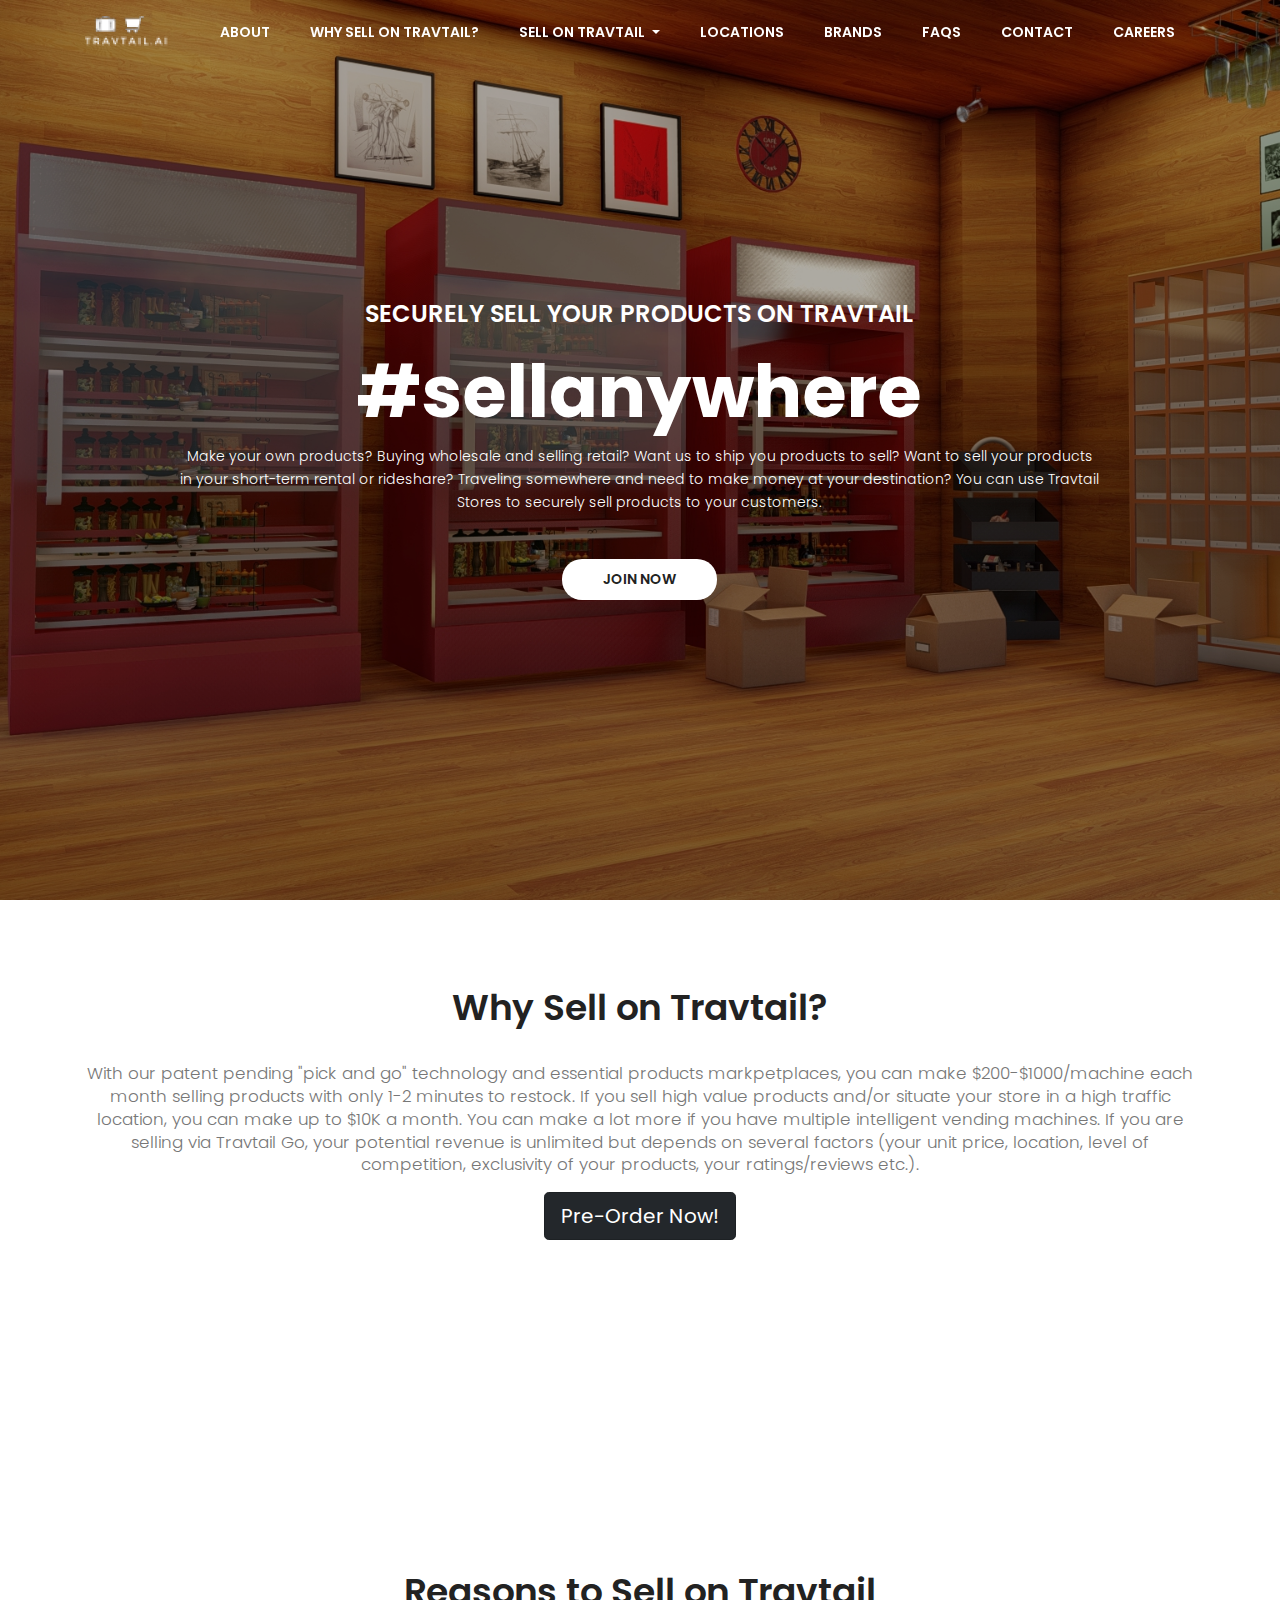
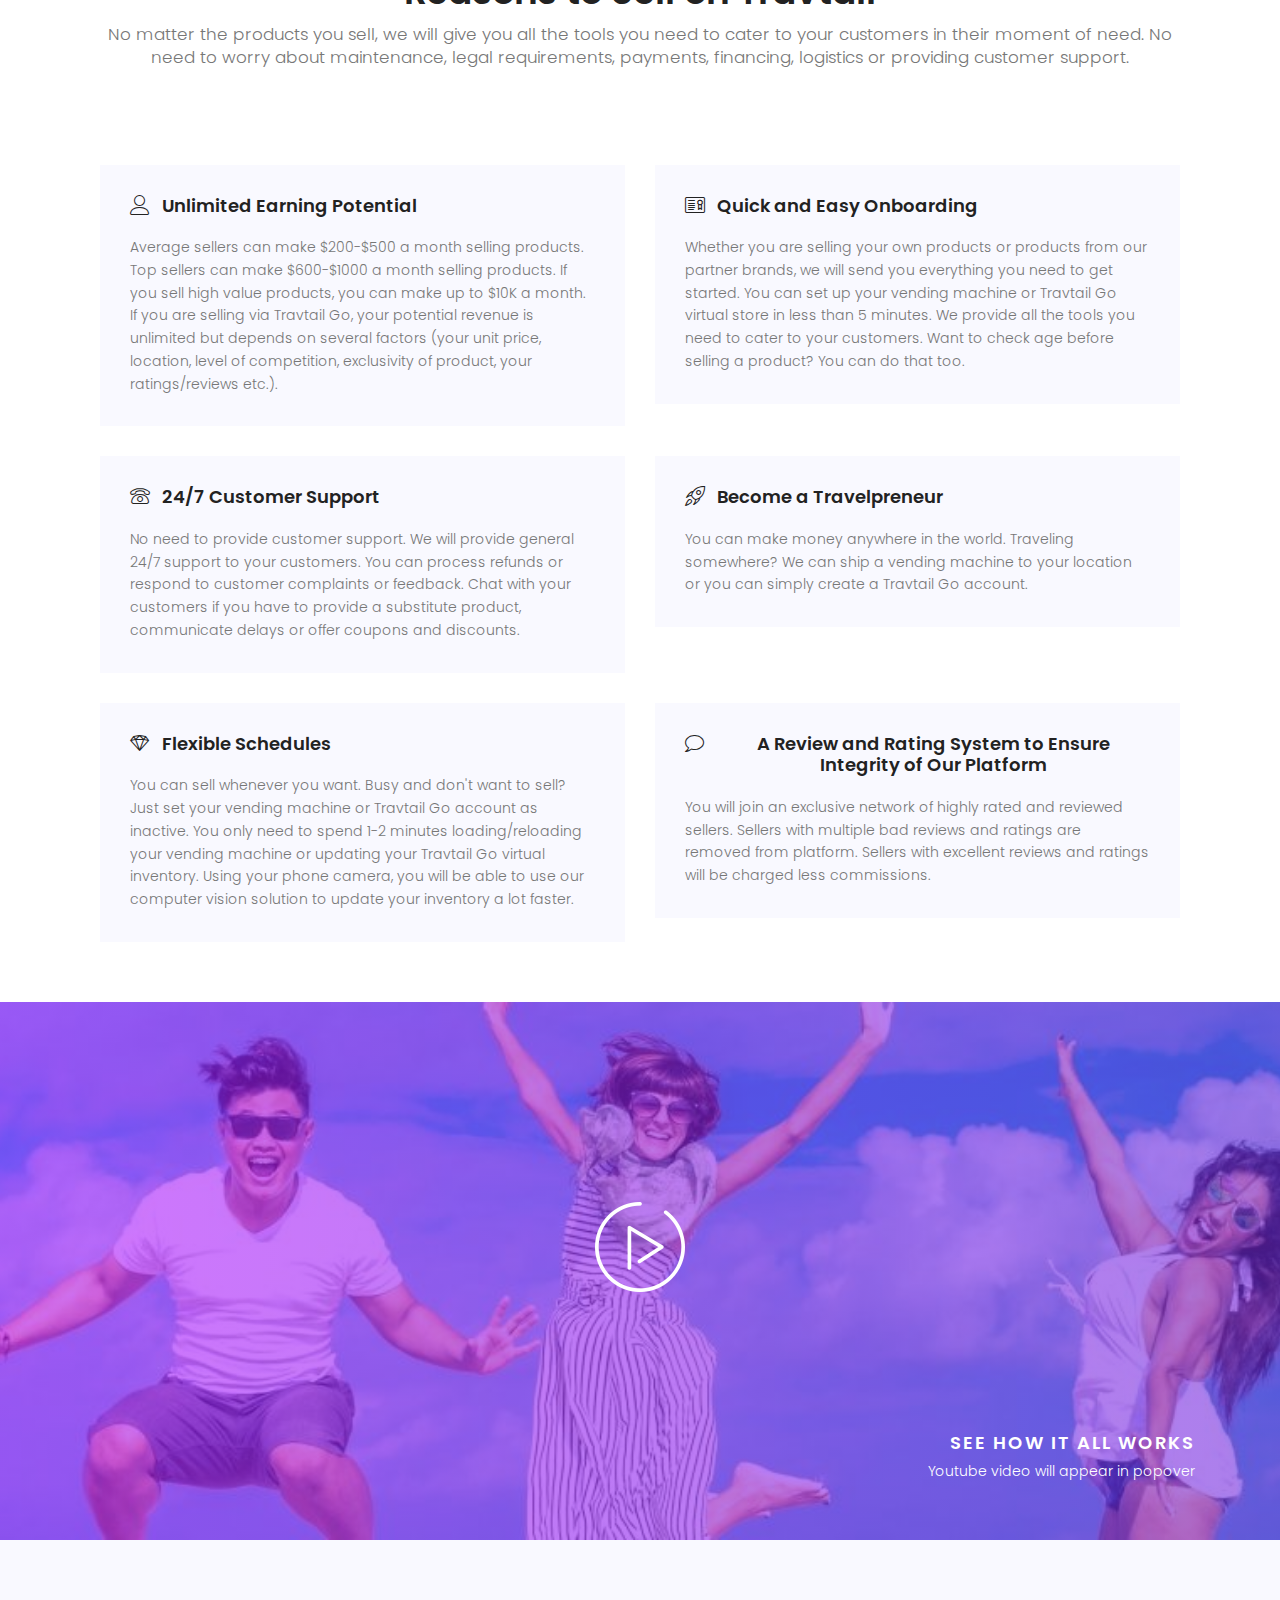
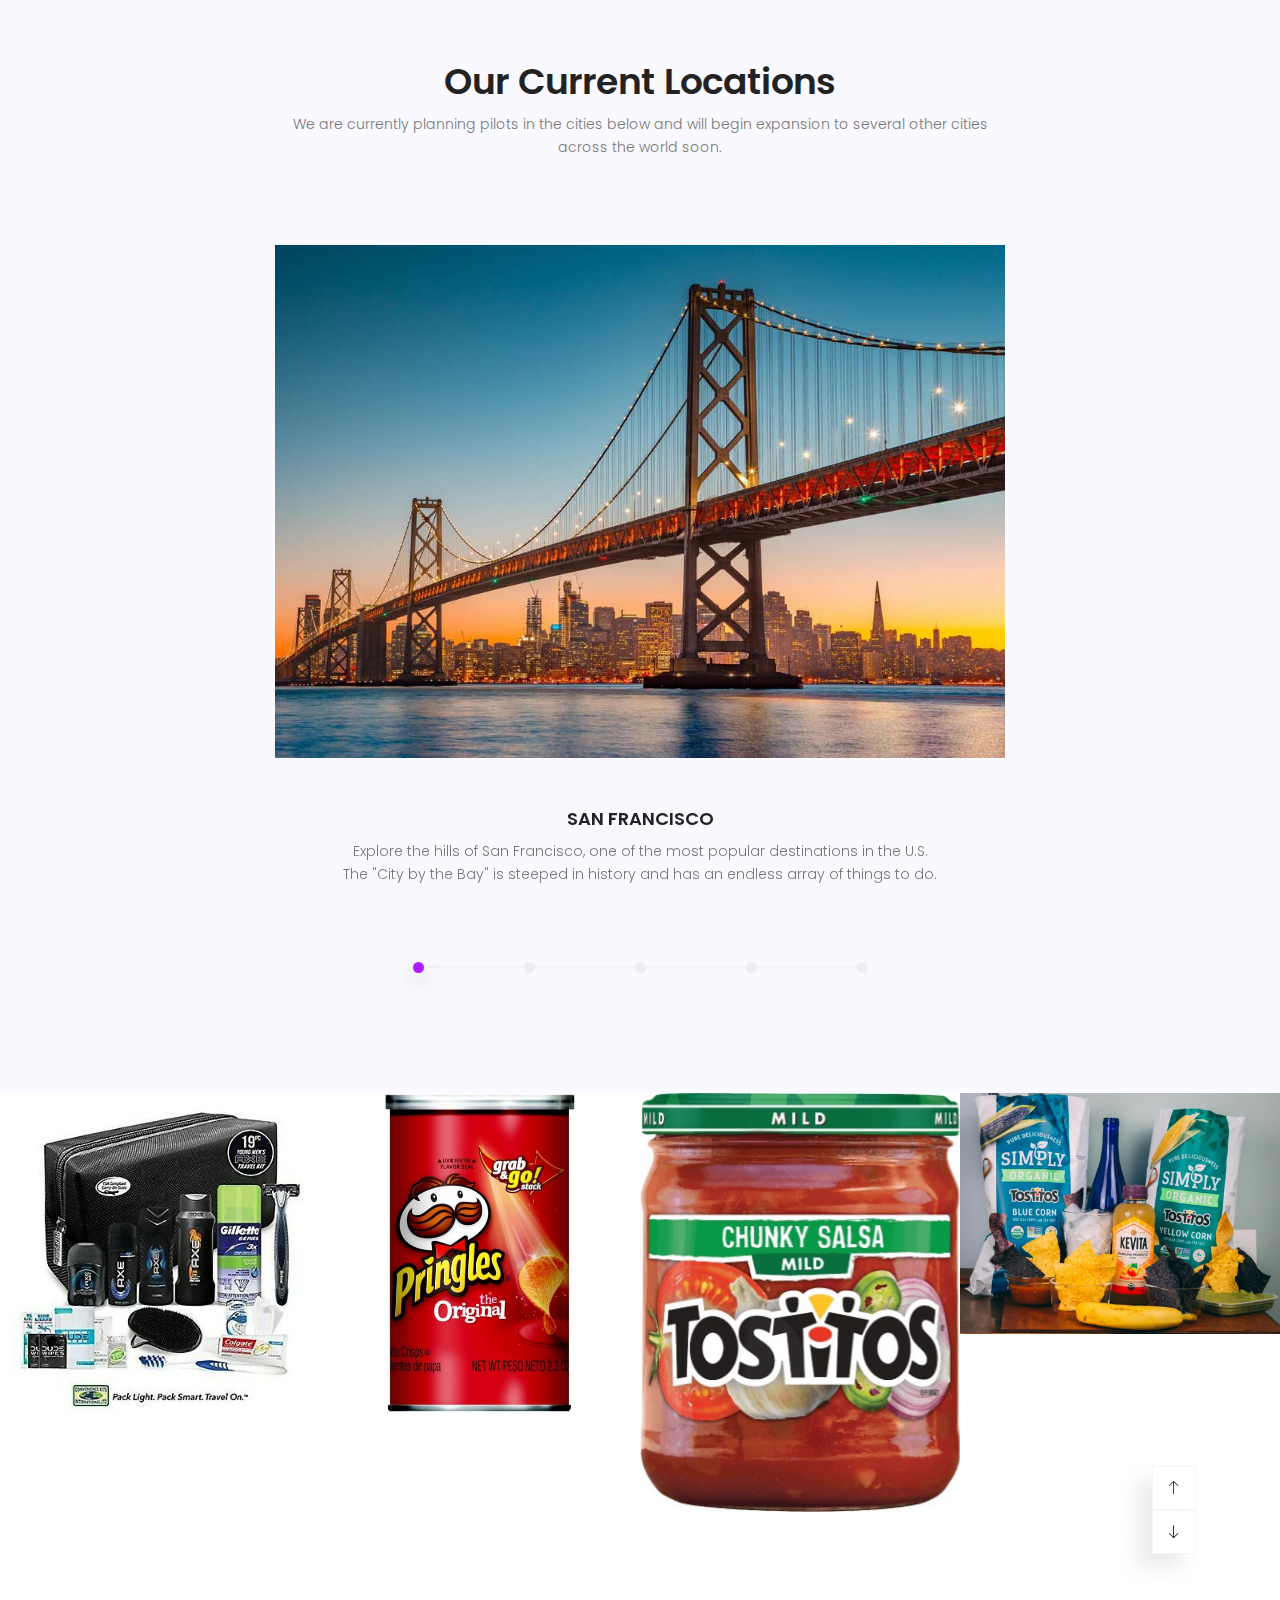
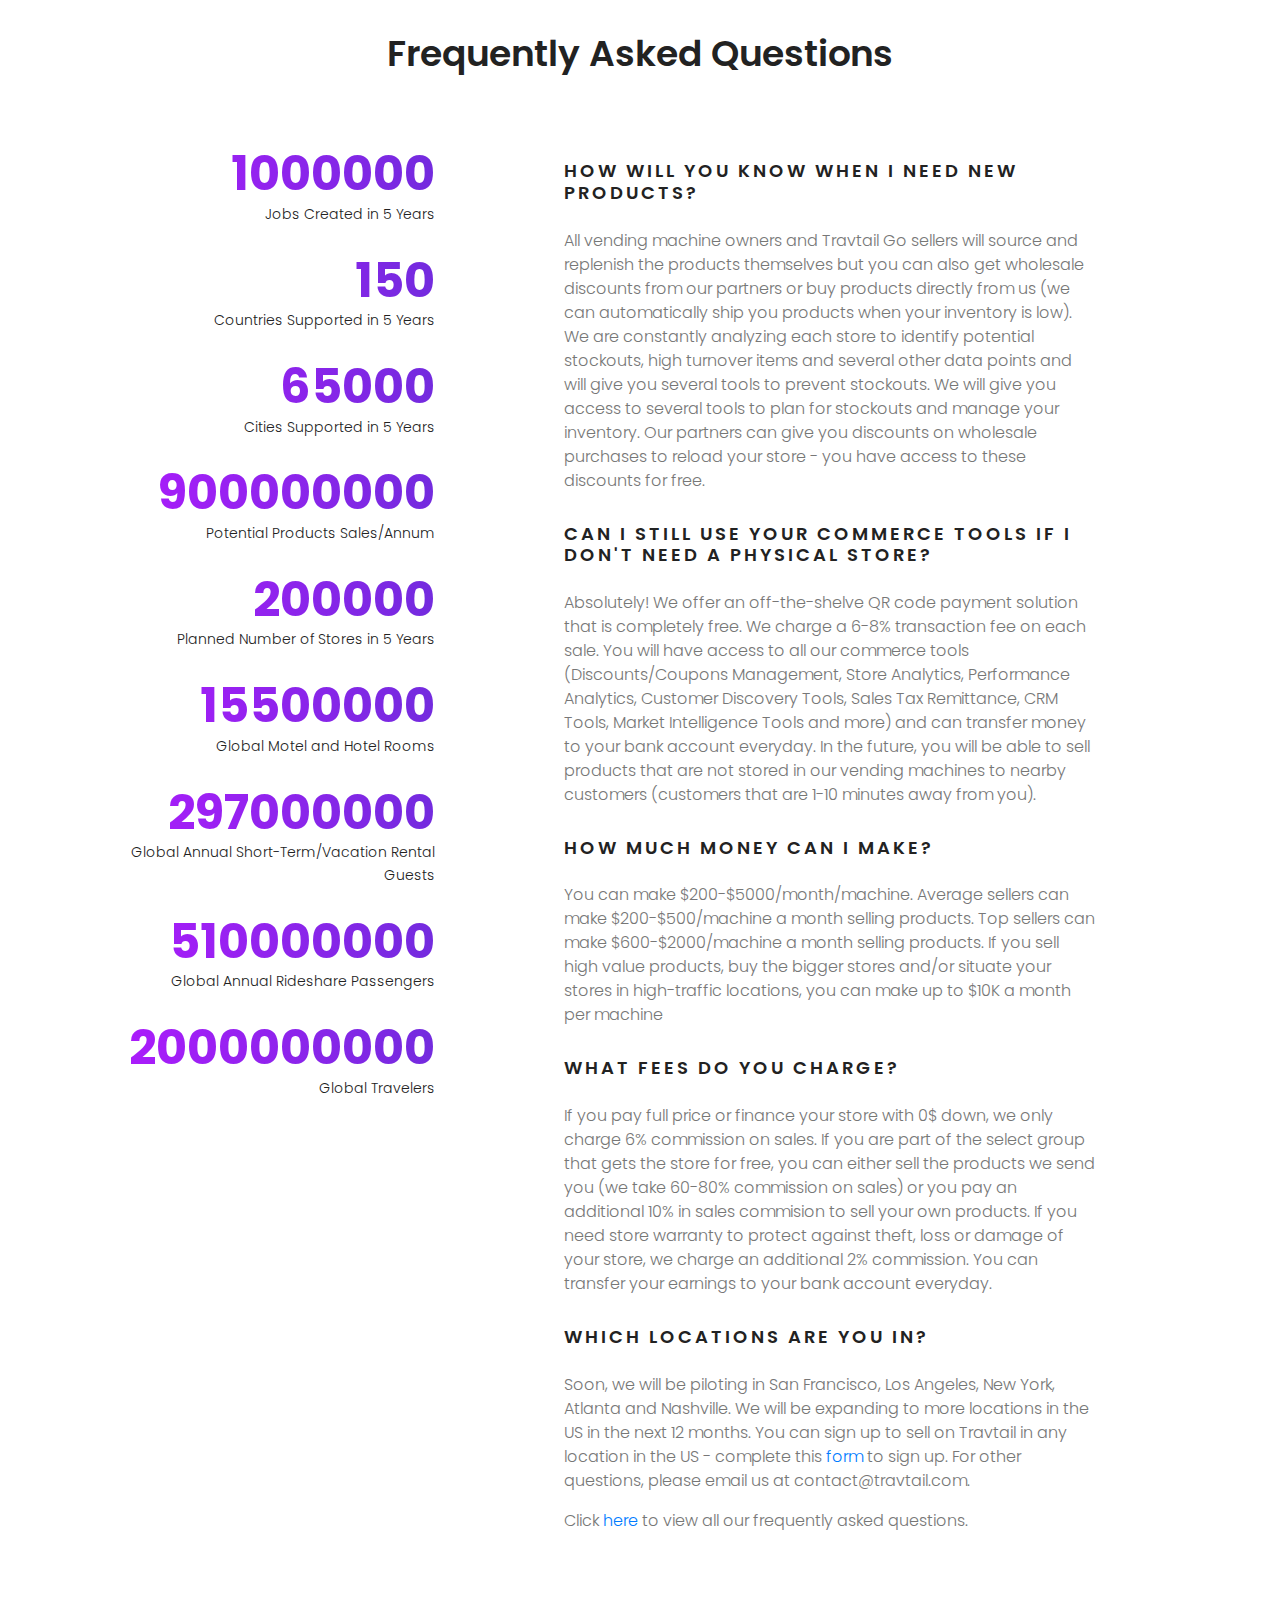
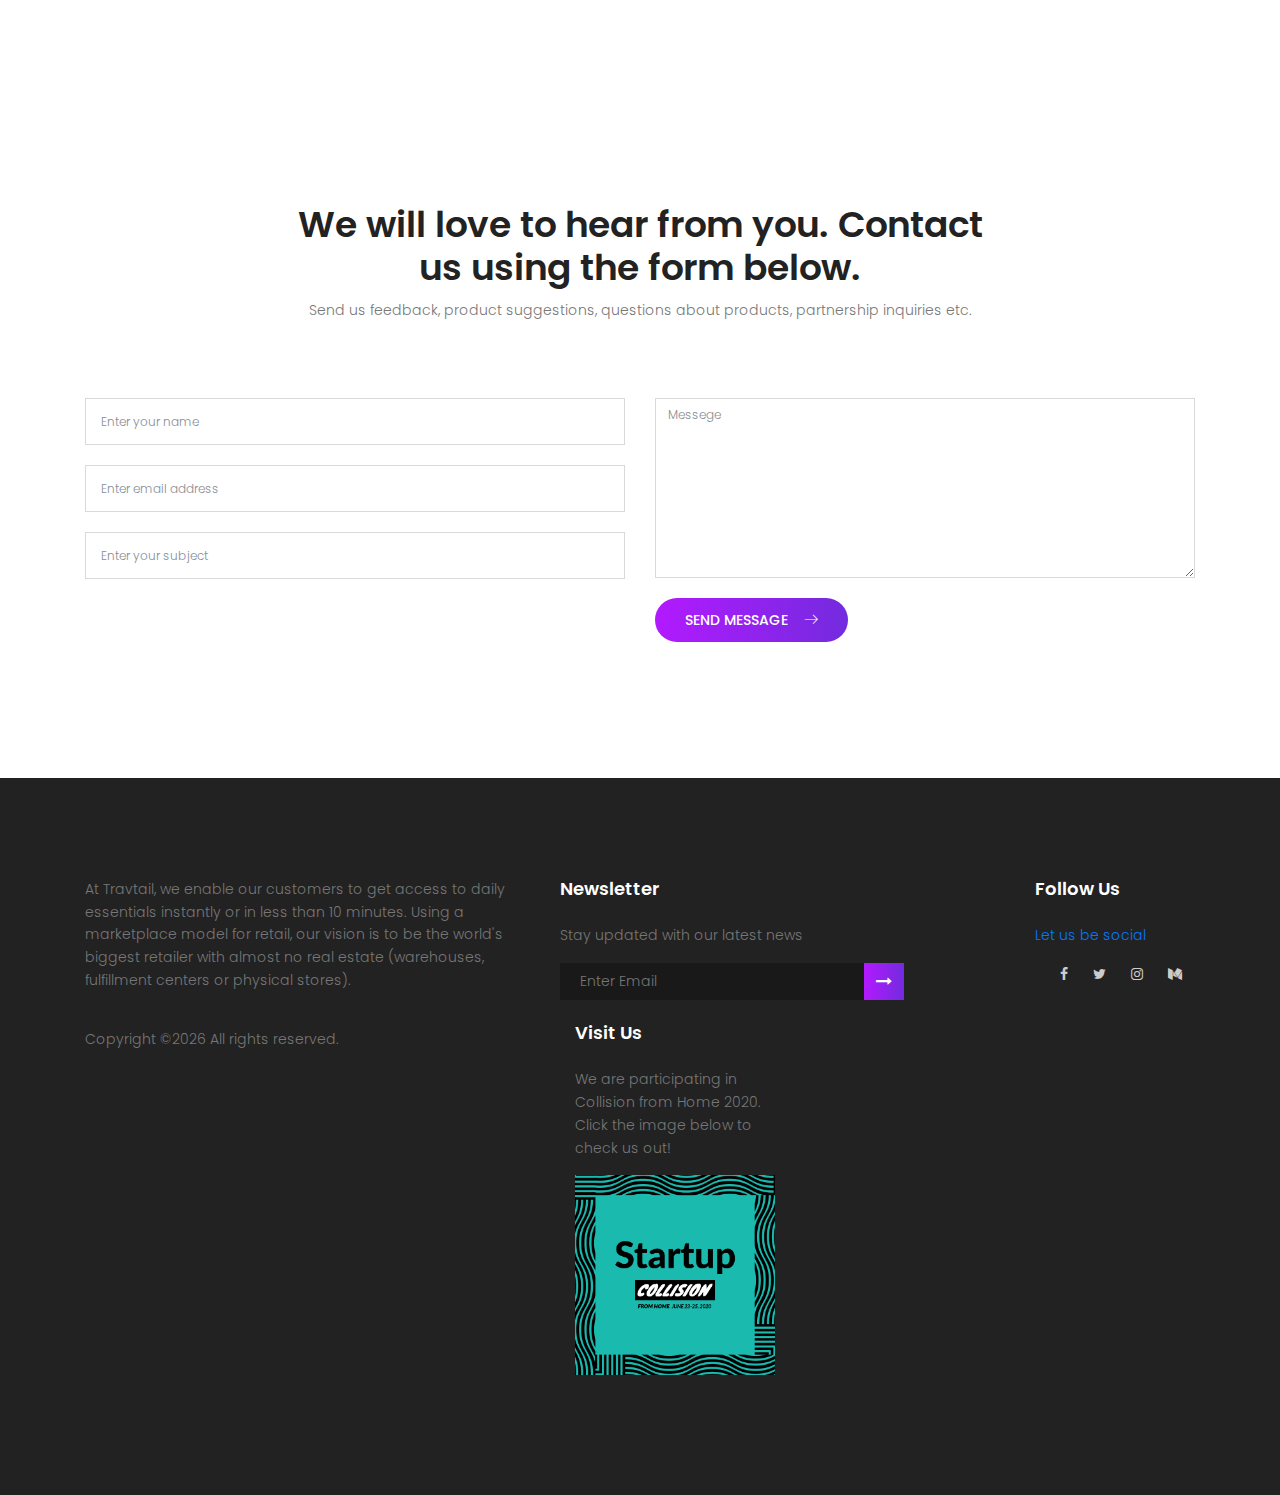
==== commit de230230: "Update index.html" ====
--- a/index.html
+++ b/index.html
@@ -23,7 +23,7 @@
 		<!-- meta character set -->
 		<meta charset="UTF-8">
 		<!-- Site Title -->
-		<title>Intelligent vending platform for essential products</title>
+		<title>Get daily essentials instantly or in less than 10 minutes.</title>
 
 		<link href="https://fonts.googleapis.com/css?family=Poppins:100,200,400,300,500,600,700" rel="stylesheet"> 
 			<!--
@@ -414,7 +414,7 @@
 									Can I still use your commerce tools if I don't need a physical store?
 								</h2>
 								<p>
-									Absolutely! We offer an off-the-shelve QR code payment solution that is completely free. We charge a 6-8% transaction fee on each sale. You will have access to all our commerce tools (Discounts/Coupons Management, Store Analytics, Performance Analytics, Customer Discovery Tools, CRM Tools, Market Intelligence Tools and more) and can transfer money to your bank account everyday. In the future, you will be able to sell products that are not stored in our vending machines to nearby customers (customers that are 1-10 minutes away from you).</p>
+									Absolutely! We offer an off-the-shelve QR code payment solution that is completely free. We charge a 6-8% transaction fee on each sale. You will have access to all our commerce tools (Discounts/Coupons Management, Store Analytics, Performance Analytics, Customer Discovery Tools, Sales Tax Remittance, CRM Tools, Market Intelligence Tools and more) and can transfer money to your bank account everyday. In the future, you will be able to sell products that are not stored in our vending machines to nearby customers (customers that are 1-10 minutes away from you).</p>
 							</div>
 							<div class="single-faq">
 								<h2 class="text-uppercase">
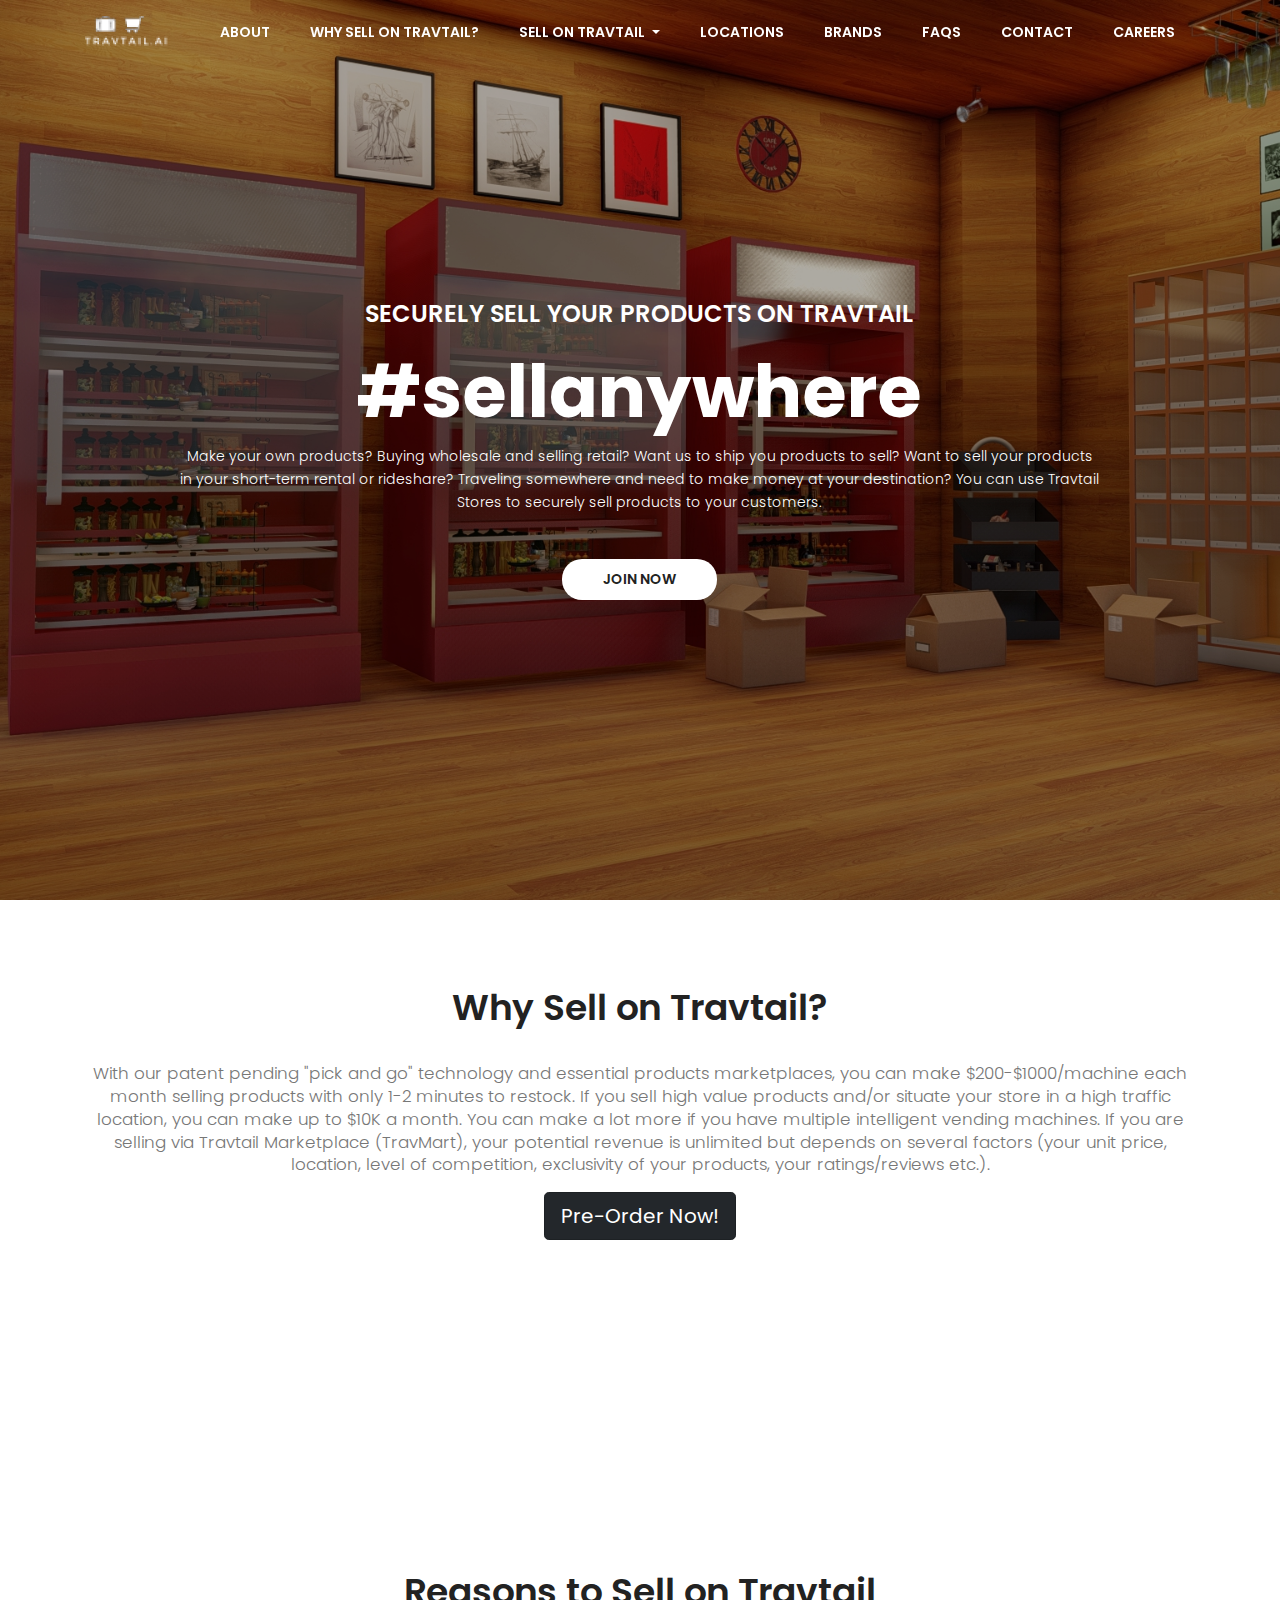
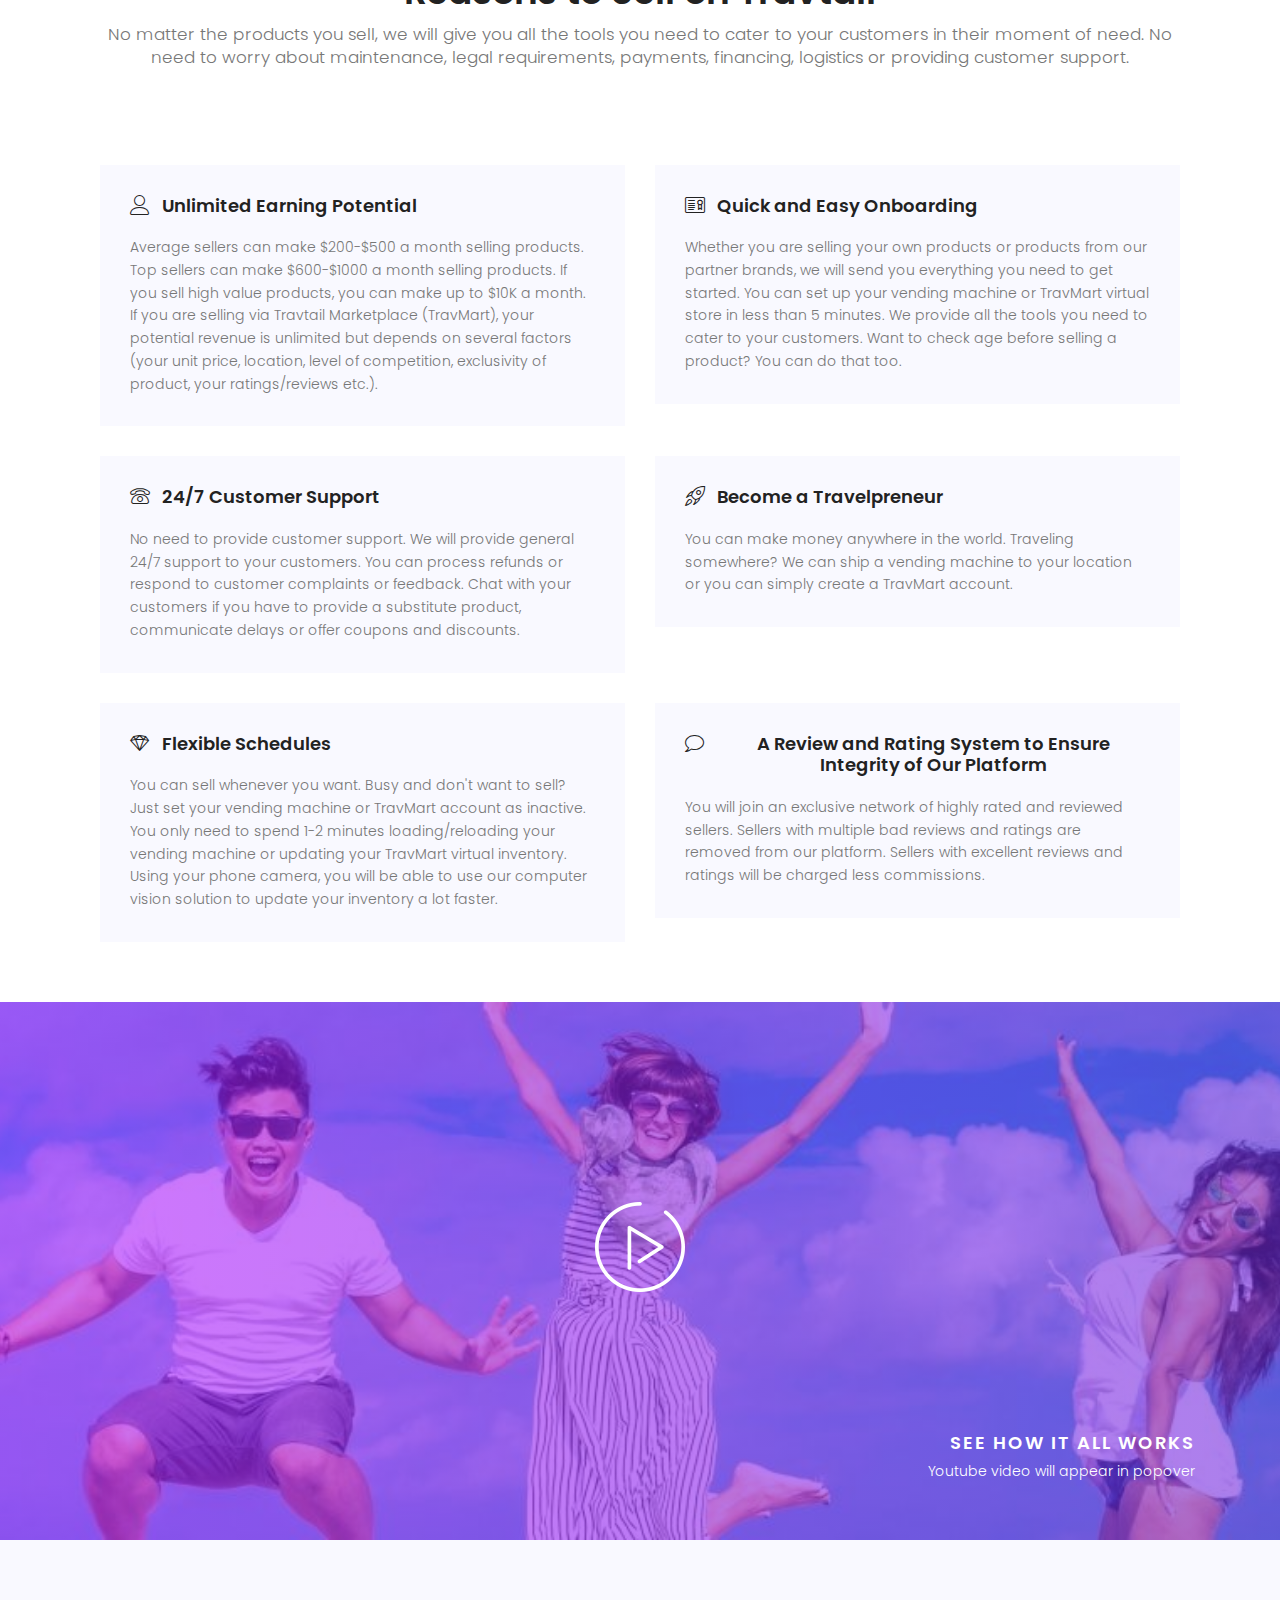
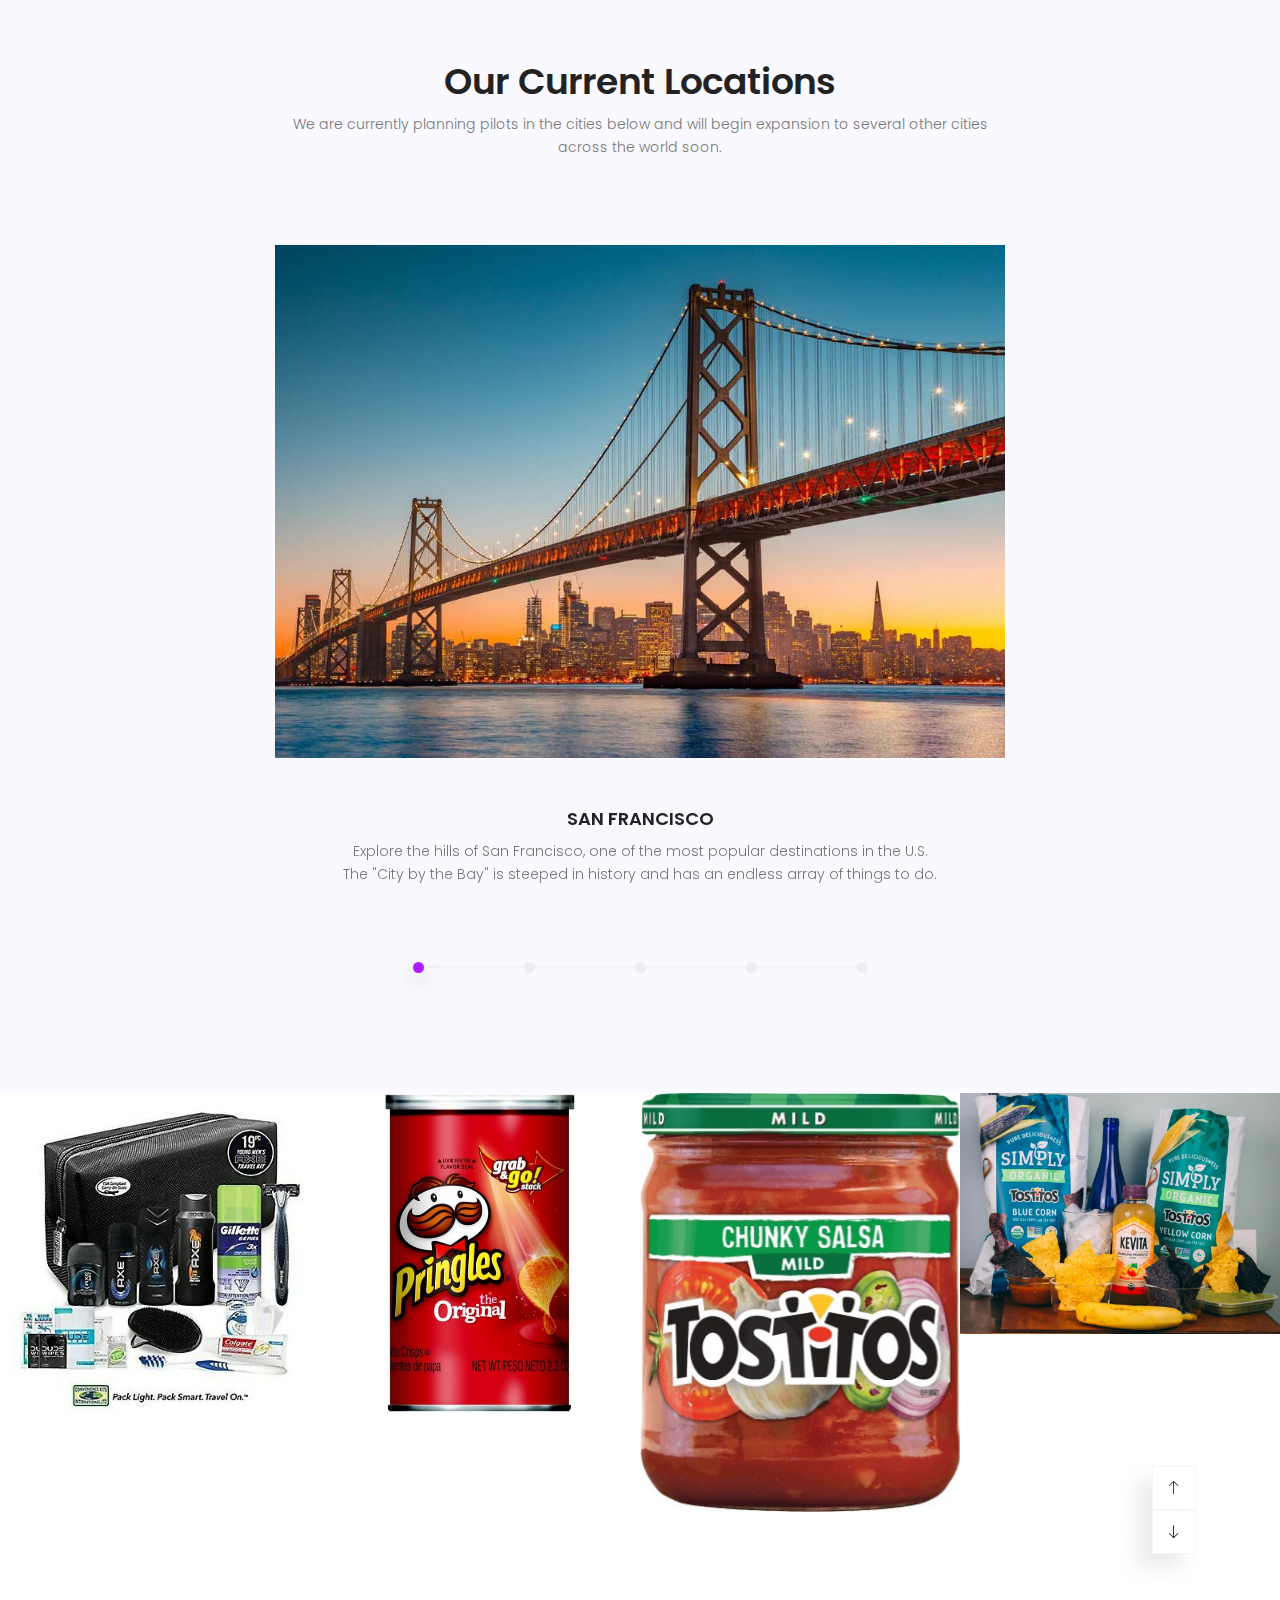
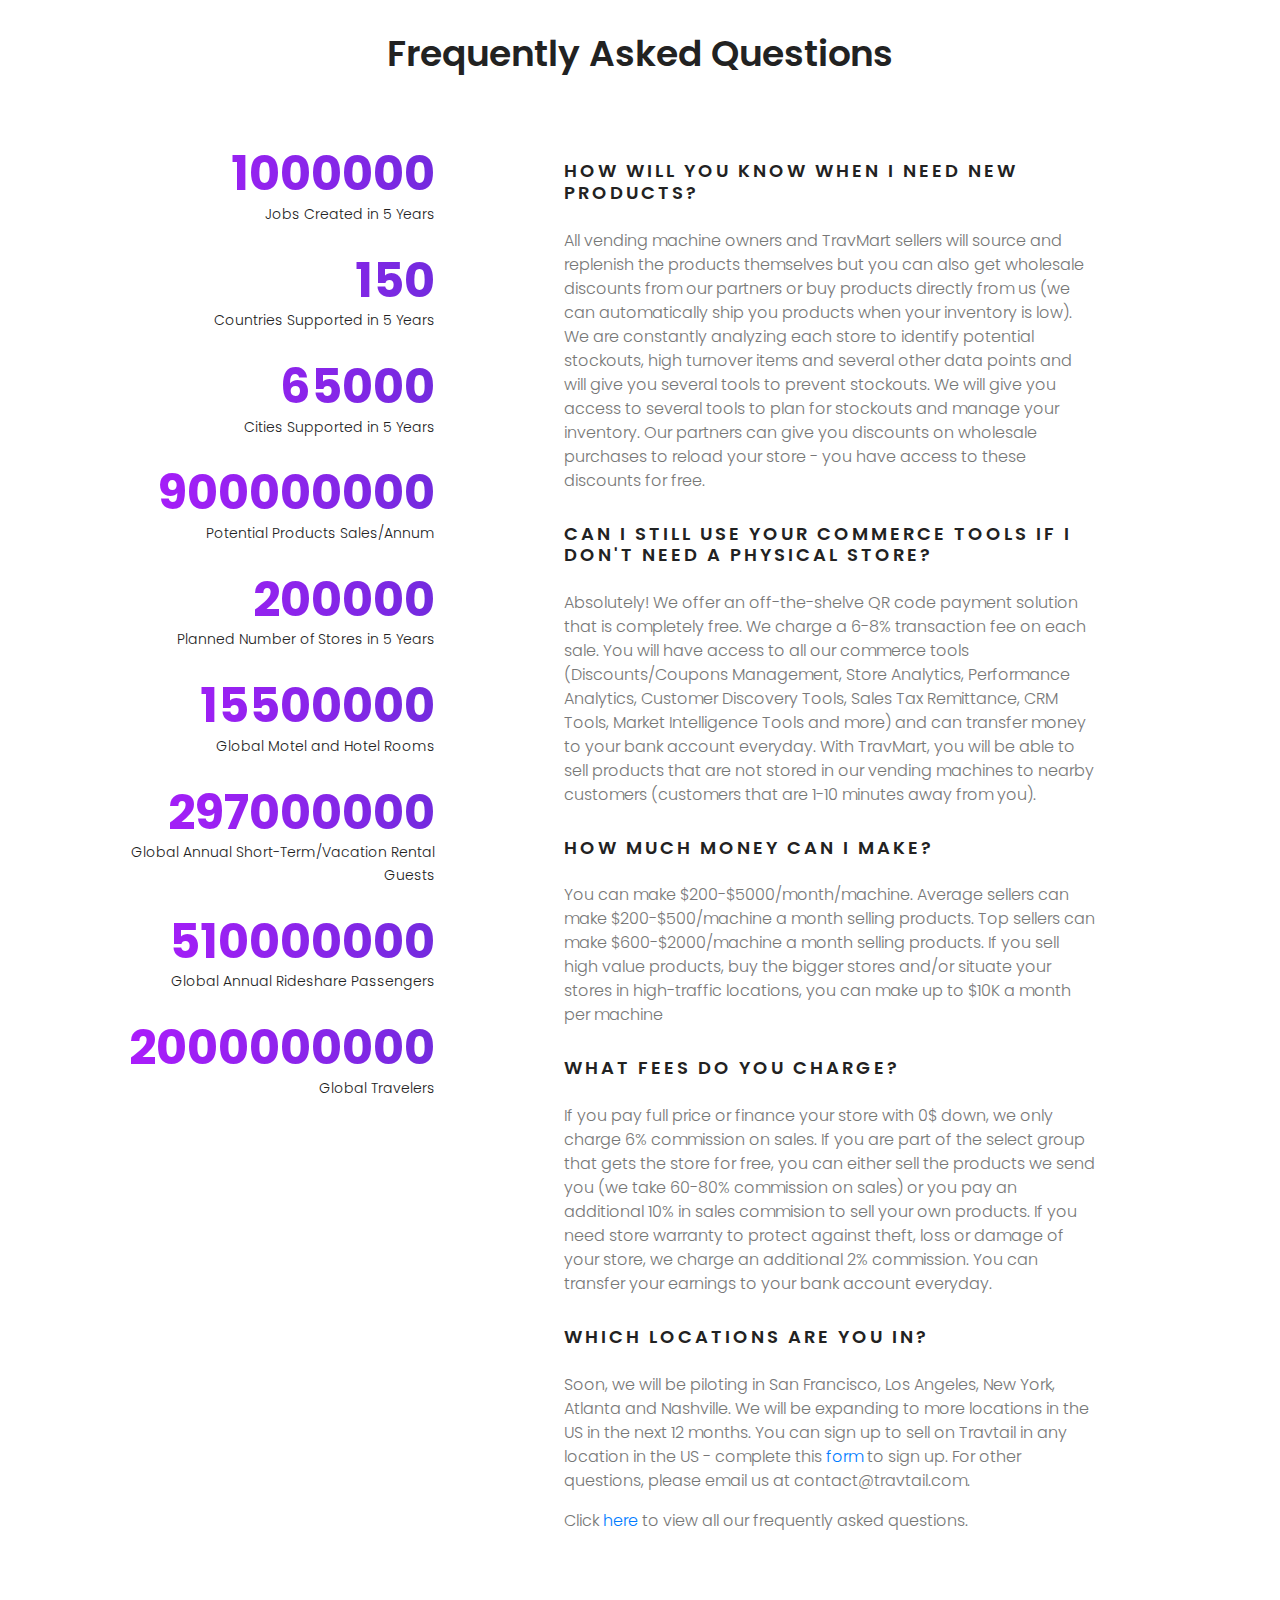
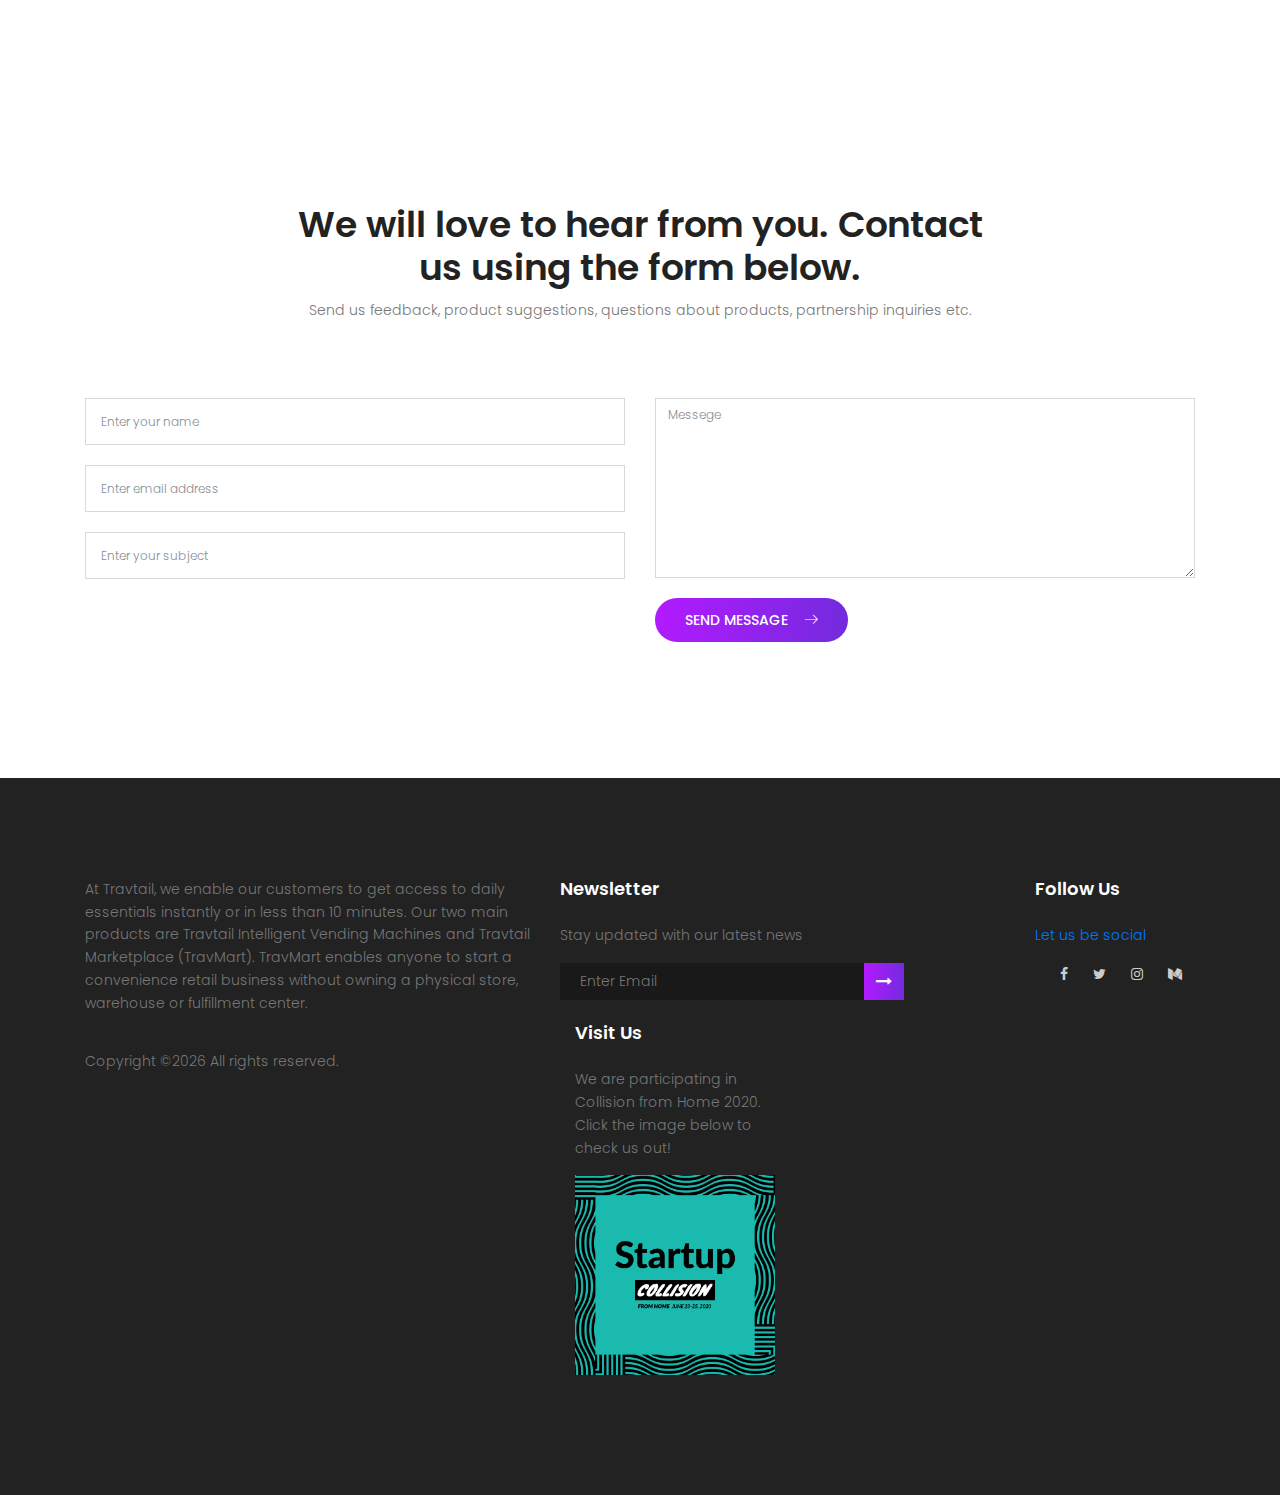
==== commit 521856b9: "Update index.html" ====
--- a/index.html
+++ b/index.html
@@ -137,7 +137,7 @@
 						<div class="menu-content pb-60 col-lg-12">
 							<div class="title text-center">
 								<h1 class="mb-10"><br><br>Why Sell on Travtail?</h1>
-						<p style="font-size:120%;"><br>With our patent pending "pick and go" technology and essential products markpetplaces, you can make $200-$1000/machine each month selling products with only 1-2 minutes to restock. If you sell high value products and/or situate your store in a high traffic location, you can make up to $10K a month. You can make a lot more if you have multiple intelligent vending machines. If you are selling via Travtail Go, your potential revenue is unlimited but depends on several factors (your unit price, location, level of competition, exclusivity of your products, your ratings/reviews etc.).<br></p>
+						<p style="font-size:120%;"><br>With our patent pending "pick and go" technology and essential products marketplaces, you can make $200-$1000/machine each month selling products with only 1-2 minutes to restock. If you sell high value products and/or situate your store in a high traffic location, you can make up to $10K a month. You can make a lot more if you have multiple intelligent vending machines. If you are selling via Travtail Marketplace (TravMart), your potential revenue is unlimited but depends on several factors (your unit price, location, level of competition, exclusivity of your products, your ratings/reviews etc.).<br></p>
 						<a href="https://travtail.squarespace.com/stores" target="_blank" class="btn btn-dark btn-lg active" role="button" aria-pressed="true">Pre-Order Now!<br></a>
 								<p><br></p>
 	<div class="container">
@@ -175,7 +175,7 @@
 									<h4><a href="#">Unlimited Earning Potential</a></h4>
 								</div>
 								<p align="left">
-									Average sellers can make $200-$500 a month selling products. Top sellers can make $600-$1000 a month selling products. If you sell high value products, you can make up to $10K a month. If you are selling via Travtail Go, your potential revenue is unlimited but depends on several factors (your unit price, location, level of competition, exclusivity of product, your ratings/reviews etc.).
+									Average sellers can make $200-$500 a month selling products. Top sellers can make $600-$1000 a month selling products. If you sell high value products, you can make up to $10K a month. If you are selling via Travtail Marketplace (TravMart), your potential revenue is unlimited but depends on several factors (your unit price, location, level of competition, exclusivity of product, your ratings/reviews etc.).
 								</p>							
 							</div>							
 						</div>
@@ -186,7 +186,7 @@
 									<h4><a href="#">Quick and Easy Onboarding</a></h4>
 								</div>
 								<p align="left">
-									Whether you are selling your own products or products from our partner brands, we will send you everything you need to get started. You can set up your vending machine or Travtail Go virtual store in less than 5 minutes. We provide all the tools you need to cater to your customers. Want to check age before selling a product? You can do that too.
+									Whether you are selling your own products or products from our partner brands, we will send you everything you need to get started. You can set up your vending machine or TravMart virtual store in less than 5 minutes. We provide all the tools you need to cater to your customers. Want to check age before selling a product? You can do that too.
 								</p>							
 							</div>							
 						</div>
@@ -208,7 +208,7 @@
 									<h4><a href="#">Become a Travelpreneur</a></h4>
 								</div>
 								<p align="left">
-									You can make money anywhere in the world. Traveling somewhere? We can ship a vending machine to your location or you can simply create a Travtail Go account.
+									You can make money anywhere in the world. Traveling somewhere? We can ship a vending machine to your location or you can simply create a TravMart account.
 								</p>															
 							</div>							
 						</div>
@@ -219,7 +219,7 @@
 									<h4><a href="#">Flexible Schedules</a></h4>
 								</div>
 								<p align="left">
-									You can sell whenever you want. Busy and don't want to sell? Just set your vending machine or Travtail Go account as inactive. You only need to spend 1-2 minutes loading/reloading your vending machine or updating your Travtail Go virtual inventory. Using your phone camera, you will be able to use our computer vision solution to update your inventory a lot faster.<br>
+									You can sell whenever you want. Busy and don't want to sell? Just set your vending machine or TravMart account as inactive. You only need to spend 1-2 minutes loading/reloading your vending machine or updating your TravMart virtual inventory. Using your phone camera, you will be able to use our computer vision solution to update your inventory a lot faster.<br>
 								</p>							
 							</div>							
 						</div>
@@ -230,7 +230,7 @@
 									<h4><a href="#">A Review and Rating System to Ensure Integrity of Our Platform</a></h4>
 								</div>
 								<p align="left">
-									You will join an exclusive network of highly rated and reviewed sellers. Sellers with multiple bad reviews and ratings are removed from platform. Sellers with excellent reviews and ratings will be charged less commissions. 
+									You will join an exclusive network of highly rated and reviewed sellers. Sellers with multiple bad reviews and ratings are removed from our platform. Sellers with excellent reviews and ratings will be charged less commissions. 
 								</p>						
 							</div>							
 						</div>																					
@@ -407,14 +407,14 @@
 								<h2 class="text-uppercase">
 									How will you know when I need new products?
 								</h2>
-								<p>All vending machine owners and Travtail Go sellers will source and replenish the products themselves but you can also get wholesale discounts from our partners or buy products directly from us (we can automatically ship you products when your inventory is low). We are constantly analyzing each store to identify potential stockouts, high turnover items and several other data points and will give you several tools to prevent stockouts. We will give you access to several tools to plan for stockouts and manage your inventory. Our partners can give you discounts on wholesale purchases to reload your store - you have access to these discounts for free.</p>
+								<p>All vending machine owners and TravMart sellers will source and replenish the products themselves but you can also get wholesale discounts from our partners or buy products directly from us (we can automatically ship you products when your inventory is low). We are constantly analyzing each store to identify potential stockouts, high turnover items and several other data points and will give you several tools to prevent stockouts. We will give you access to several tools to plan for stockouts and manage your inventory. Our partners can give you discounts on wholesale purchases to reload your store - you have access to these discounts for free.</p>
 							</div>
 							<div class="single-faq">
 								<h2 class="text-uppercase">
 									Can I still use your commerce tools if I don't need a physical store?
 								</h2>
 								<p>
-									Absolutely! We offer an off-the-shelve QR code payment solution that is completely free. We charge a 6-8% transaction fee on each sale. You will have access to all our commerce tools (Discounts/Coupons Management, Store Analytics, Performance Analytics, Customer Discovery Tools, Sales Tax Remittance, CRM Tools, Market Intelligence Tools and more) and can transfer money to your bank account everyday. In the future, you will be able to sell products that are not stored in our vending machines to nearby customers (customers that are 1-10 minutes away from you).</p>
+									Absolutely! We offer an off-the-shelve QR code payment solution that is completely free. We charge a 6-8% transaction fee on each sale. You will have access to all our commerce tools (Discounts/Coupons Management, Store Analytics, Performance Analytics, Customer Discovery Tools, Sales Tax Remittance, CRM Tools, Market Intelligence Tools and more) and can transfer money to your bank account everyday. With TravMart, you will be able to sell products that are not stored in our vending machines to nearby customers (customers that are 1-10 minutes away from you).</p>
 							</div>
 							<div class="single-faq">
 								<h2 class="text-uppercase">
@@ -502,8 +502,7 @@
 						<div class="col-lg-5 col-md-6 col-sm-6">
 							<div class="single-footer-widget">
 								<p>
-								At Travtail, we enable our customers to get access to daily essentials instantly or in less than 10 minutes. Using a marketplace model for retail, our vision is to be the world's biggest retailer with almost no real estate (warehouses, fulfillment centers or physical stores). 
-								</p>
+								At Travtail, we enable our customers to get access to daily essentials instantly or in less than 10 minutes. Our two main products are Travtail Intelligent Vending Machines and Travtail Marketplace (TravMart). TravMart enables anyone to start a convenience retail business without owning a physical store, warehouse or fulfillment center.</p>
 								
 							<!-- Link back to Colorlib can't be removed. Template is licensed under CC BY 3.0. -->
             		<p class="footer-text">Copyright &copy;<script>document.write(new Date().getFullYear());</script> All rights reserved.
